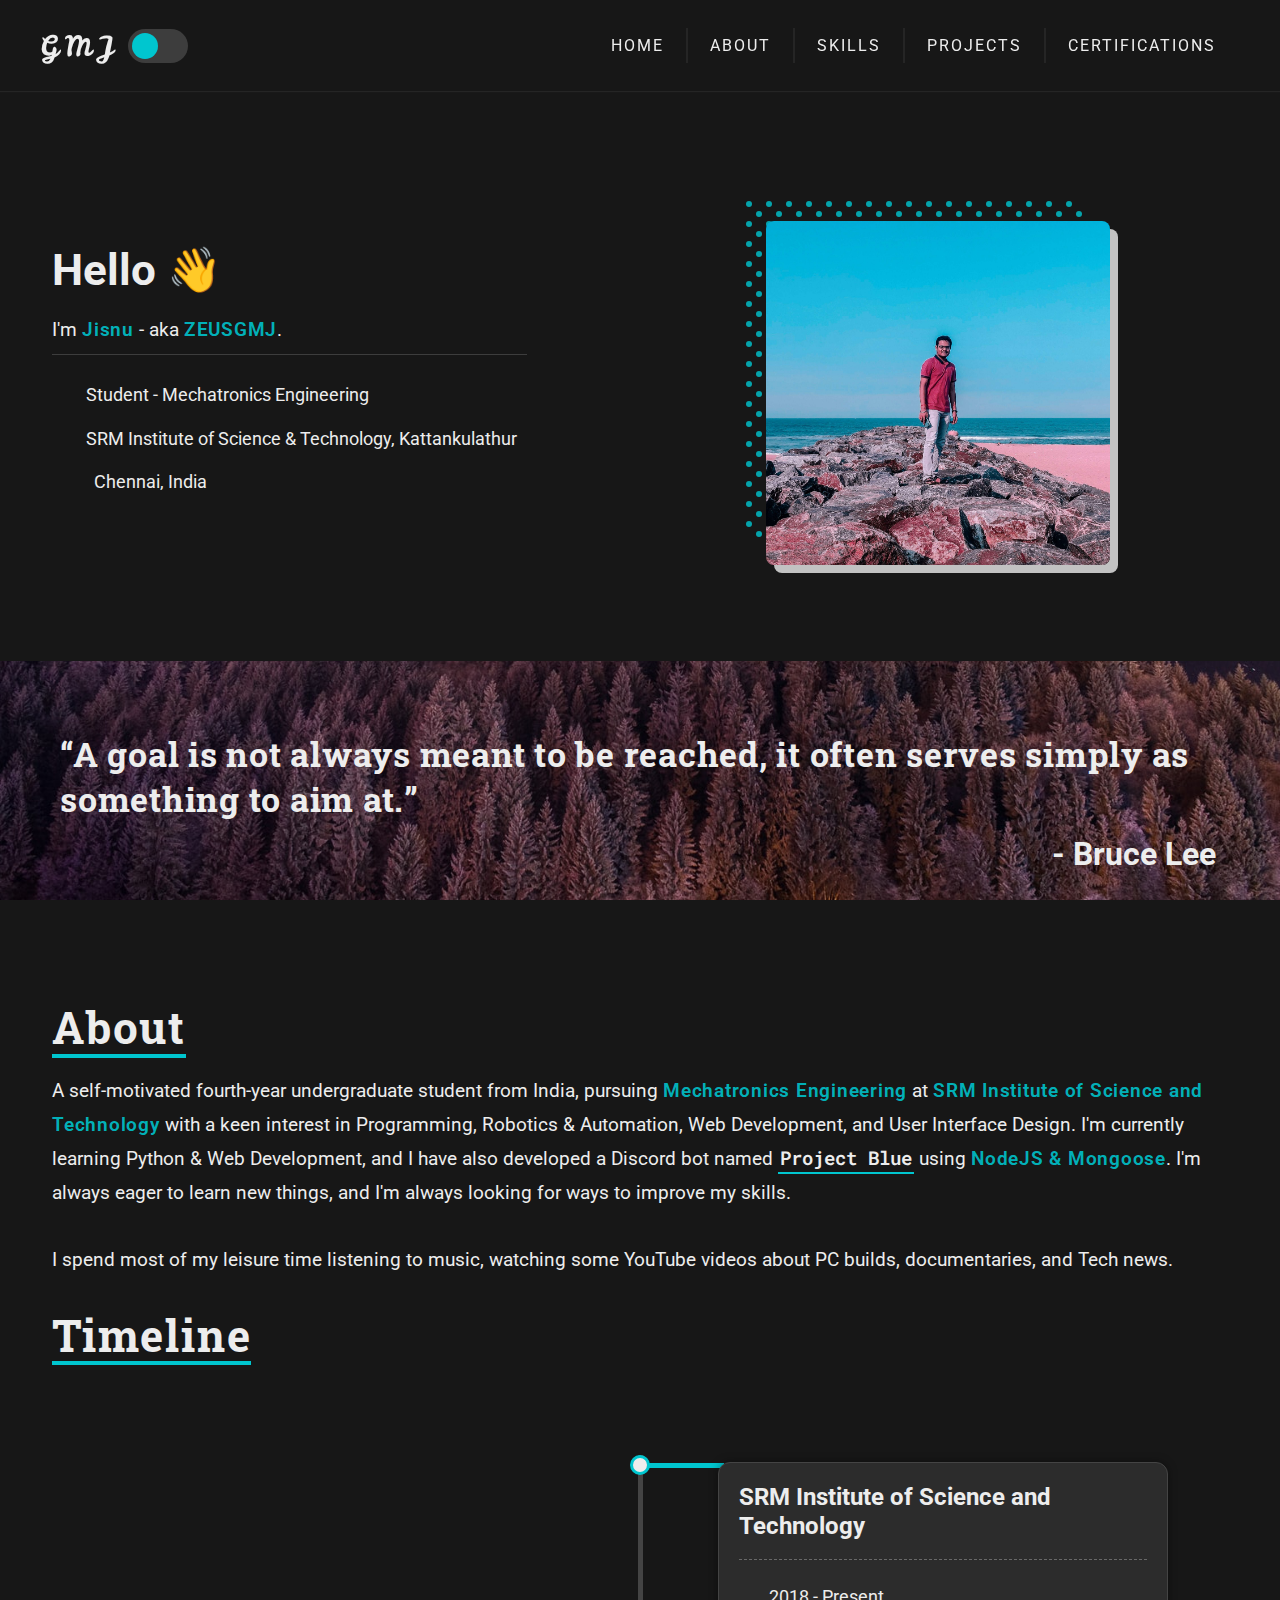
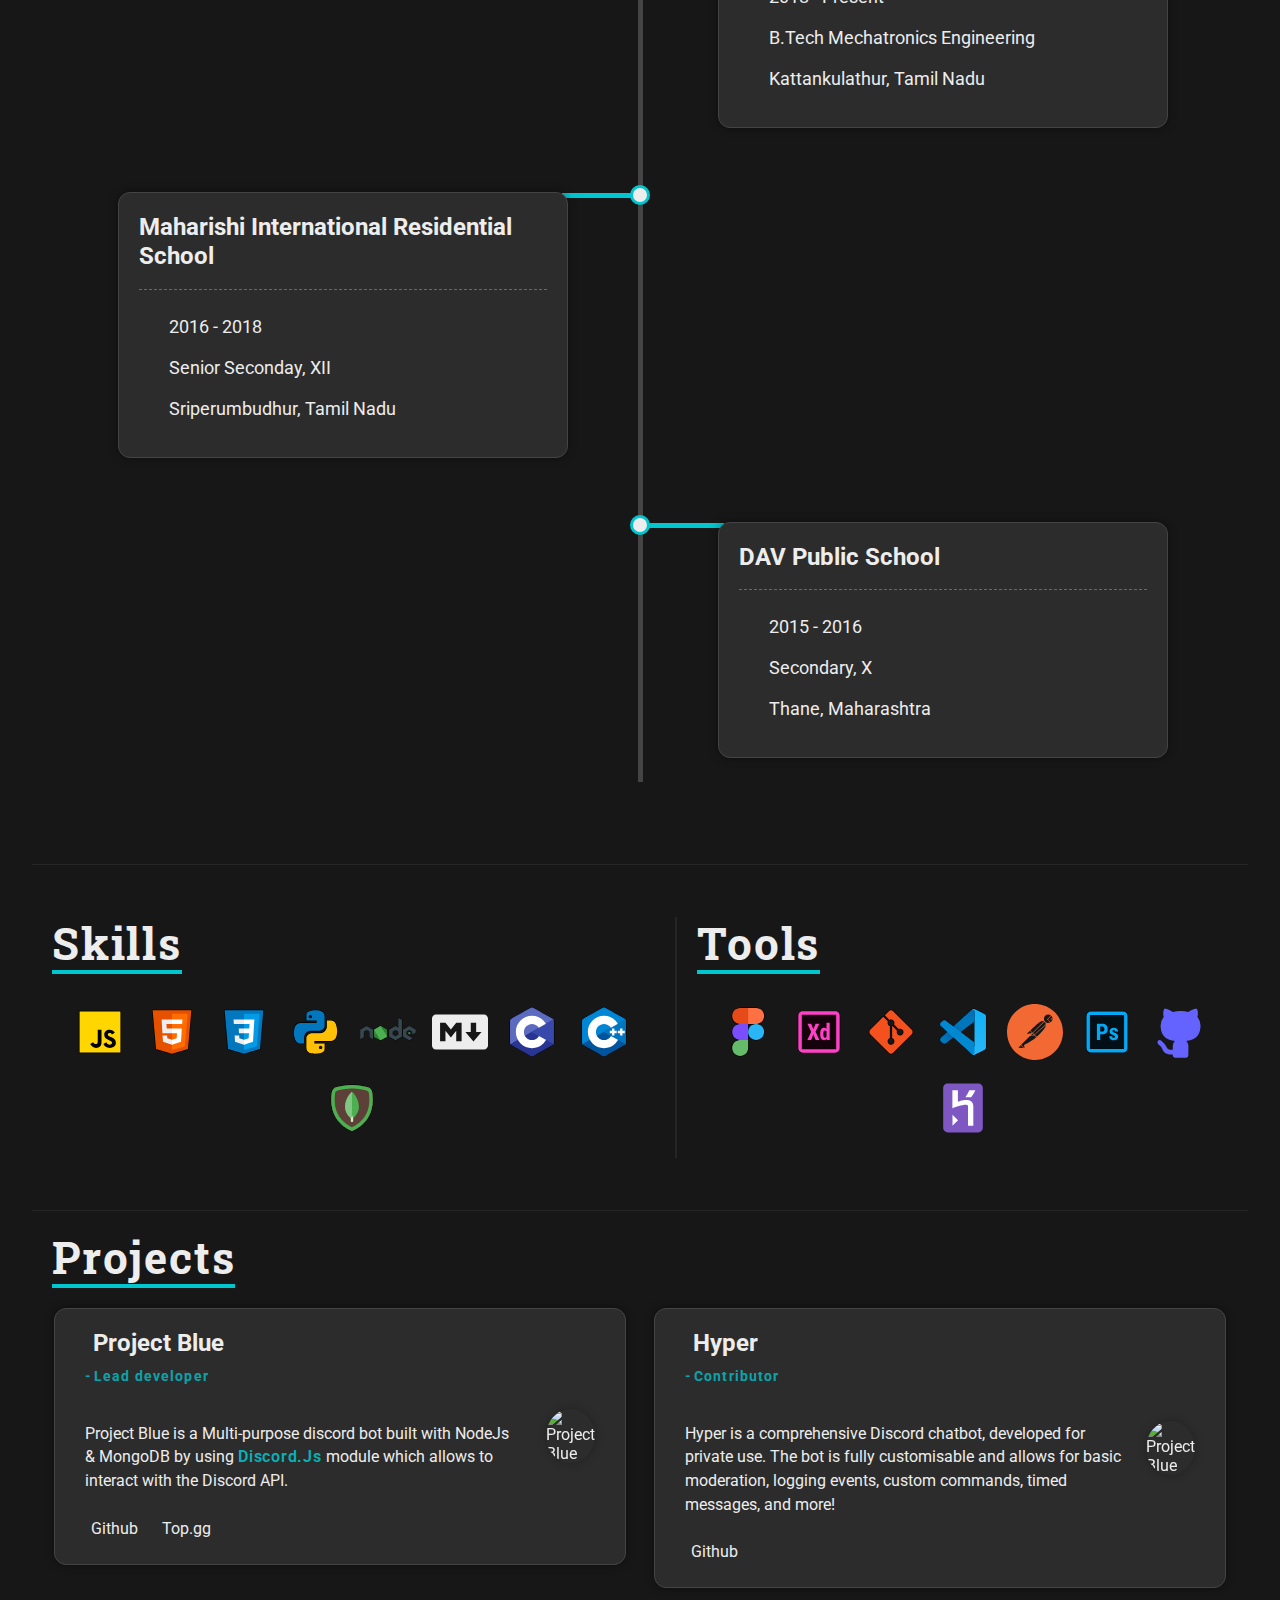
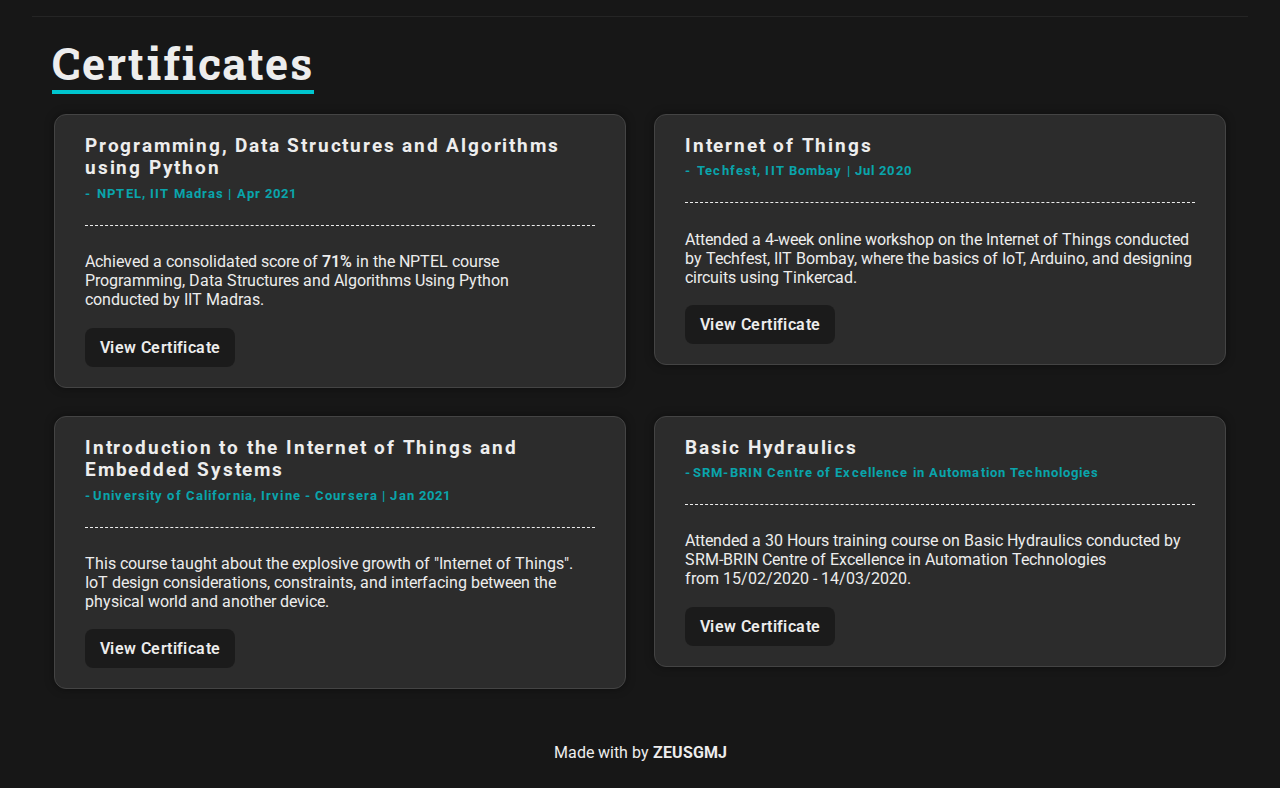
==== index.html @ b6cb27ff "Fix for theme-color meta" ====
<!DOCTYPE html>
<html lang="en">
	<head>
		<meta charset="UTF-8" />
		<link rel="apple-touch-icon" sizes="180x180" href="favicon/apple-touch-icon.png">
		<link rel="icon" type="image/png" sizes="32x32" href="favicon/favicon-32x32.png">
		<link rel="icon" type="image/png" sizes="16x16" href="favicon/favicon-16x16.png">
		<link rel="manifest" href="favicon/site.webmanifest">
		<meta http-equiv="X-UA-Compatible" content="IE=edge" />
		<meta name="viewport" content="width=device-width, initial-scale=1.0" />
		<title>Jisnu GM</title>
		<meta 
			name="description"
			content="Personal Website of G M Jisnu"
		>
		<meta name="keywords" content="gm jisnu, zeusgmj, jisnu gm">
		<meta property="og:title" content="Jisnu GM" />
		<meta
			property="og:description"
			content="Personal Website of G M Jisnu"
		/>
		<meta name="theme-color" content="#068488">
		<link rel="stylesheet" href="utilities.css" />
		<link rel="stylesheet" href="style.css" />
		<link
			rel="stylesheet"
			href="https://cdnjs.cloudflare.com/ajax/libs/font-awesome/6.0.0-beta2/css/all.min.css"
			integrity="sha512-YWzhKL2whUzgiheMoBFwW8CKV4qpHQAEuvilg9FAn5VJUDwKZZxkJNuGM4XkWuk94WCrrwslk8yWNGmY1EduTA=="
			crossorigin="anonymous"
			referrerpolicy="no-referrer"
		/>
	</head>
	<body>
		<!-- Nav -->
		<nav class="nav flex" id="nav">
			<div class="container flex">
				<div class="logo flex">
					<a href="index.html">GMJ</a>
					<label class="switch" title="Toggle Theme">
						<input type="checkbox" id="toggle">
						<span class="slider round"></span>
					</label>
				</div>
				<ul class="nav-items">
					<li>
						<a href="#home">Home</a>
					</li>
					<li>
						<a href="#about">About</a>
					</li>
					<li>
						<a href="#skills">Skills</a>
					</li>
					<li>
						<a href="#projects">Projects</a>
					</li>
					<li>
						<a href="#certificates">Certifications</a>
					</li>
				</ul>
				<div class="burger">
					<div class="line1"></div>
					<div class="line2"></div>
					<div class="line3"></div>
				</div>
			</div>
		</nav>
		<!-- Intro -->
		<section class="container" id="home">
			<div class="intro grid">
				<div class="intro-info">
					<h1 class="title-no-ud">Hello 👋</h1>
					<div class="info">
						I'm <span class="highlight text-bold">Jisnu</span> - aka
						<span class="highlight text-bold">ZEUSGMJ</span>.
						<hr />
						<div class="info flex">
							<div class="details">
								<ul class="details-list flex">
									<li>
										<i title="Occupation" class="fas fa-briefcase"></i>
										<span class="detail"
											>Student - Mechatronics Engineering</span
										>
									</li>
									<li>
										<i title="University" class="fas fa-university"></i>
										<span class="detail"
											>SRM Institute of Science &amp; Technology,
											Kattankulathur</span
										>
									</li>
									<li>
										<i title="Location" class="fas fa-map-marker-alt"></i>
										<span class="detail">Chennai, India</span>
									</li>
								</ul>
							</div>
						</div>
						<div class="contact">
							<ul class="contact-list flex">
								<li>
									<a 
										href="https://www.linkedin.com/in/jisnu-gm/"
										target="_blank"
										rel="noopener"
										class="icon-linkedin"
										title="jisnu-gm"
									>
									<i class="fab fa-linkedin-in"></i>
									</a>
								</li>
								<li>
									<a 
										href="https://instagram.com/zeusgmj"
										target="_blank"
										rel="noopener"
										class="icon-instagram"
										title="@ZEUSGMJ"
									>
										<i class="fab fa-instagram"></i>
									</a>
								</li>
								<li>
									<a 
										href="https://www.facebook.com/jisnu.gm/"
										target="_blank"
										rel="noopener"
										class="icon-facebook"
										title="jisnu.gm"
									>
										<i class="fab fa-facebook-f"></i>
									</a>
								</li>
								<li>
									<a 
										href="https://twitter.com/ZEUSGMJ"
										target="_blank"
										rel="noopener"
										class="icon-facebook"
										title="ZEUSGMJ"
									>
										<i class="fab fa-twitter"></i>
									</a>
								</li>
								<li>
									<a 
										href="https://github.com/ZEUSGMJ"
										target="_blank"
										rel="noopener"
										class="icon-github"
										title="ZEUSGMJ"
									>
										<i class="fab fa-github"></i>
									</a>
								</li>
								<li>
									<a 
										href="https://steamcommunity.com/id/ZEUSGMJ/"
										target="_blank"
										rel="noopener"
										class="icon-steam"
										title="ZEUSGMJ"
									>
										<i class="fab fa-steam-symbol"></i>
									</a>
								</li>
								<li>
									<a 
										href="https://instagram.com/zeusgmj"
										target="_blank"
										rel="noopener"
										class="icon-discord"
										title="ZEUSGMJ#7014"
									>
										<i class="fab fa-discord"></i>
									</a>
								</li>
							</ul>
						</div>
					</div>
				</div>

				<div class="cover-img">
					<img src="assets/imgs/Cover.jpg" alt="G M Jisnu" class="cover" />
				</div>
			</div>
		</section>
		<!-- Quotes/Image -->
		<section class="image-parallax-1 flex">
			<div class="container flex">
				<span class="quotes"
					>A goal is not always meant to be reached, it often serves simply as
					something to aim at.</span
				>
				<h1 class="quote-author">- Bruce Lee</h1>
			</div>
		</section>
		<!-- About -->
		<section class="container brdr">
			<div class="about" id="about">
				<h1 class="title">
					<a href="#about">About</a>
				</h1>
				<p class="info">
					A self-motivated fourth-year undergraduate student from India,
					pursuing <span class="highlight"> Mechatronics Engineering</span> at
					<span class="highlight">SRM Institute of Science and Technology</span>
					with a keen interest in Programming, Robotics & Automation, Web
					Development, and User Interface Design. I'm currently learning Python
					& Web Development, and I have also developed a Discord bot named
					<a
						href="https://github.com/ZEUSGMJ/Project-Blue"
						target="_blank"
						rel="noopener"
						class="link-text"
						alt="Project Blue"
						>Project Blue</a
					>
					using <span class="highlight">NodeJS & Mongoose</span>. I'm always
					eager to learn new things, and I'm always looking for ways to improve
					my skills. <br /><br />
					I spend most of my leisure time listening to music, watching some
					YouTube videos about PC builds, documentaries, and Tech news.
				</p>

				<div class="timeline">
					<h2 class="title">Timeline</h2>
					<div class="timeline-list">
						<ul class="flex">
							<li>
								<div class="timeline-card card">
									<h2 class="timeline-head">
										SRM Institute of Science and Technology
									</h2>
									<hr class="gray-dashed" />
									<div class="timeline-info flex">
										<div class="flex">
											<i class="far fa-calendar-alt"></i>
											<span>2018 - Present</span>
										</div>
										<div class="flex">
											<i class="fas fa-graduation-cap"></i>
											<span>B.Tech Mechatronics Engineering</span>
										</div>
										<div class="flex">
											<i class="fas fa-map-marker-alt"></i>
											<span>Kattankulathur, Tamil Nadu</span>
										</div>
									</div>
								</div>
							</li>
							<li>
								<div class="timeline-card card">
									<h2 class="timeline-head">
										Maharishi International Residential School
									</h2>
									<hr class="gray-dashed" />
									<div class="timeline-info flex">
										<div class="flex">
											<i class="far fa-calendar-alt"></i>
											<span>2016 - 2018</span>
										</div>
										<div class="flex">
											<i class="fas fa-graduation-cap"></i>
											<span>Senior Seconday, XII</span>
										</div>
										<div class="flex">
											<i class="fas fa-map-marker-alt"></i>
											<span>Sriperumbudhur, Tamil Nadu</span>
										</div>
									</div>
								</div>
							</li>
							<li>
								<div class="timeline-card card">
									<h2 class="timeline-head">DAV Public School</h2>
									<hr class="gray-dashed" />
									<div class="timeline-info flex">
										<div class="flex">
											<i class="far fa-calendar-alt"></i>
											<span>2015 - 2016</span>
										</div>
										<div class="flex">
											<i class="fas fa-graduation-cap"></i>
											<span>Secondary, X</span>
										</div>
										<div class="flex">
											<i class="fas fa-map-marker-alt"></i>
											<span>Thane, Maharashtra</span>
										</div>
									</div>
								</div>
							</li>
						</ul>
					</div>
				</div>
			</div>
		</section>
		<!-- Skills & Tools -->
		<section class="container brdr">
			<div class="skills-tools flex" id="skills">
				<div class="skills-info">
					<h3 class="title">
						<a href="#skills">Skills</a>
					</h3>

					<div class="skills-list flex">
						<div class="skill grow">
							<a
								href="https://www.javascript.com/"
								target="_blank"
								rel="noopener"
								title="Javascript"
							>
								<img src="assets/svgs/js.svg" alt="Javascript" />
							</a>
						</div>
						<div class="skill grow">
							<a
								href="https://www.w3schools.com/html/default.asp"
								target="_blank"
								rel="noopener"
								title="HTML"
							>
								<img src="assets/svgs/html.svg" alt="HTML" />
							</a>
						</div>
						<div class="skill grow">
							<a
								href="https://www.w3schools.com/Css/"
								target="_blank"
								rel="noopener"
								title="CSS"
							>
								<img src="assets/svgs/css.svg" alt="CSS" />
							</a>
						</div>
						<div class="skill grow">
							<a
								href="https://www.python.org/"
								target="_blank"
								rel="noopener"
								title="Python"
							>
								<img src="assets/svgs/py.svg" alt="Python" />
							</a>
						</div>
						<div class="skill grow">
							<a
								href="https://nodejs.dev/"
								target="_blank"
								rel="noopener"
								title="NodeJS"
							>
								<img src="assets/svgs/nodejs.svg" alt="NodeJs" />
							</a>
						</div>
						<div class="skill grow">
							<a
								href="https://www.markdownguide.org/"
								target="_blank"
								rel="noopener"
								title="Markdown"
							>
								<img src="assets/svgs/markdown.svg" alt="Markdown" />
							</a>
						</div>
						<div class="skill grow">
							<a
								href="https://www.w3schools.in/c-tutorial/"
								target="_blank"
								rel="noopener"
								title="C"
							>
								<img src="assets/svgs/c.svg" alt="C" />
							</a>
						</div>
						<div class="skill grow">
							<a
								href="https://www.w3schools.com/cpp/default.asp"
								target="_blank"
								rel="noopener"
								title="C++"
							>
								<img src="assets/svgs/c++.svg" alt="C++" />
							</a>
						</div>
						<div class="skill grow">
							<a
								href="https://mongoosejs.com/docs/index.html"
								target="_blank"
								rel="noopener"
								title="Mongoose | MongoDB"
							>
								<img src="assets/svgs/mongodb.svg" alt="Mongoose/MongoDB" />
							</a>
						</div>
					</div>
				</div>
				<div class="tools-info">
					<h3 class="title">
						<a href="#skills">Tools</a>
					</h3>
					<div class="tools-list flex">
						<div class="tool grow">
							<a
								href="https://www.figma.com/"
								target="_blank"
								rel="noopener"
								title="Figma"
							>
								<img src="assets/svgs/figma.svg" alt="Figma" />
							</a>
						</div>
						<div class="tool grow">
							<a
								href="https://www.adobe.com/products/xd.html"
								target="_blank"
								rel="noopener"
								title="Figma"
							>
								<img src="assets/svgs/adobe-xd.svg" alt="AdobeXd" />
							</a>
						</div>
						<div class="tool grow">
							<a
								href="https://git-scm.com/"
								target="_blank"
								rel="noopener"
								title="Git"
							>
								<img src="assets/svgs/git.svg" alt="Git" />
							</a>
						</div>
						<div class="tool grow">
							<a
								href="https://code.visualstudio.com/"
								target="_blank"
								rel="noopener"
								title="Visual Studio Code"
							>
								<img src="assets/svgs/vscode.svg" alt="Visual Studio Code" />
							</a>
						</div>
						<div class="tool grow">
							<a
								href="https://www.postman.com/"
								target="_blank"
								rel="noopener"
								title="Postman"
							>
								<img src="assets/svgs/postman.svg" alt="Postman" />
							</a>
						</div>
						<div class="tool grow">
							<a
								href="https://www.adobe.com/in/products/photoshop/free-trial-download.html"
								target="_blank"
								rel="noopener"
								title="Postman"
							>
								<img src="assets/svgs/photoshop.svg" alt="Adobe Photoshop" />
							</a>
						</div>
						<div class="tool grow">
							<a
								href="http://github.com/"
								target="_blank"
								rel="noopener"
								title="Postman"
							>
								<img src="assets/svgs/github.svg" alt="Github" />
							</a>
						</div>
						<div class="tool grow">
							<a
								href="https://www.heroku.com/home"
								target="_blank"
								rel="noopener"
								title="Postman"
							>
								<img src="assets/svgs/heroku.svg" alt="Heroku" />
							</a>
						</div>
					</div>
				</div>
			</div>
		</section>
		<!-- Projects -->
		<section class="container brdr">
			<div class="projects" id="projects">
				<h1 class="title">
					<a href="#projects">Projects</a>
				</h1>
				<div class="projects-list grid">
					<div class="project card">
						<div class="project-detail flex">
							<div class="project-body">
								<h2 class="project-title">
									<i class="fas fa-project-diagram"></i> Project Blue
								</h2>
								<small class="small-text">Lead developer</small>
								<hr class="white-dashed" />
								<div class="project-info">
									<span>
										Project Blue is a Multi-purpose discord bot built with NodeJs &amp; MongoDB by using <span class="highlight">Discord.Js</span> module which allows to interact with the Discord API.
									</span>
								</div>
								<div class="project-links">
									<ul class="flex">
										<li>
											<a
												href="https://github.com/ZEUSGMJ/Project-Blue"
												target="_blank"
												rel="noopener"
												title="Github"
												class="flex"
											>
												<i class="fab fa-github"></i>
												<span>Github</span>
											</a>
										</li>
										<li>
											<a
												href="https://top.gg/bot/724213925767544893"
												target="_blank"
												rel="noopener"
												title="Top.GG"
												class="flex"
											>
												<i class="fas fa-external-link-alt"></i>
												<span>Top.gg</span>
											</a>
										</li>
									</ul>
								</div>
							</div>
							<div class="project-cover shrink">
								<img src="https://cdn.discordapp.com/avatars/724213925767544893/3cdc0e682bd5930199b94331f60379f6.png?size=256" alt="Project Blue" class="project-img">
							</div>
						</div>
					</div>
					<div class="project card">
						<div class="project-detail flex">
							<div class="project-body">
								<h2 class="project-title">
									<i class="fas fa-project-diagram"></i> Hyper
								</h2>
								<small class="small-text">Contributor</small>
								<hr class="white-dashed" />
								<div class="project-info">
									<span>
										Hyper is a comprehensive Discord chatbot, developed for private use. The bot is fully customisable and allows for basic moderation, logging events, custom commands, timed messages, and more!
									</span>
								</div>
								<div class="project-links">
									<ul class="flex">
										<li>
											<a
												href="https://github.com/Fluxpuck/hyper"
												target="_blank"
												rel="noopener"
												title="Github"
												class="flex"
											>
												<i class="fab fa-github"></i>
												<span>Github</span>
											</a>
										</li>
									</ul>
								</div>
							</div>
							<div class="project-cover shrink">
								<img src="https://cdn.discordapp.com/emojis/766678280945270836.png?size=2048" alt="Project Blue" class="project-img">
							</div>
						</div>
					</div>
				</div>
			</div>
		</section>
		<!-- Certifications -->
		<section class="container">
			<div class="certificates" id="certificates">
				<h3 class="title">
					<a href="#certificates">Certificates</a>
				</h3>
				<div class="certificates-list grid">
					<div class="certificate-detail card">
						<div class="certificate">
							<div class="certificate-head flex">
								<h3>
									Programming, Data Structures and Algorithms using Python
								</h3>
								<small> NPTEL, IIT Madras | Apr 2021 </small>
							</div>
							<hr class="white-dashed" />
							<div class="certificate-body">
								Achieved a consolidated score of
								<span class="text-bold">71%</span> in the NPTEL course
								Programming, Data Structures and Algorithms Using Python
								conducted&nbsp;by IIT Madras.
							</div>
							<div class="certificate-links">
								<ul class="flex">
									<li>
										<a
											href="https://drive.google.com/file/d/1TDqaU3JqGlMR1R_G2Zyo-yshRypTcGpO/view?usp=sharing"
											target="_blank"
											rel="noopener"
										>
											<button class="btn">
												<i class="fas fa-certificate"></i>
												<span class="text-bold">View Certificate</span>
											</button>
										</a>
									</li>
								</ul>
							</div>
						</div>
					</div>
					<div class="certificate-detail card">
						<div class="certificate">
							<div class="certificate-head flex">
								<h3>Internet of Things</h3>
								<small> Techfest, IIT Bombay | Jul 2020 </small>
							</div>
							<hr class="white-dashed" />
							<div class="certificate-body">
								Attended a 4-week online workshop on the Internet of Things
								conducted by Techfest, IIT Bombay, where the basics of IoT,
								Arduino, and designing circuits&nbsp;using Tinkercad.
							</div>
							<div class="certificate-links">
								<ul class="flex">
									<li>
										<a
											href="https://drive.google.com/file/d/1QZMGqK-QJW5Hy2uDyPGuX8srxe8RFTZu/view?usp=sharing"
											target="_blank"
											rel="noopener"
										>
											<button class="btn">
												<i class="fas fa-certificate"></i>
												<span class="text-bold">View Certificate</span>
											</button>
										</a>
									</li>
								</ul>
							</div>
						</div>
					</div>
					<div class="certificate-detail card">
						<div class="certificate">
							<div class="certificate-head flex">
								<h3>
									Introduction to the Internet of Things and Embedded Systems
								</h3>
								<small
									>University of California, Irvine - Coursera | Jan 2021</small
								>
							</div>
							<hr class="white-dashed" />
							<div class="certificate-body">
								This course taught about the explosive growth of "Internet of
								Things". IoT design considerations, constraints, and interfacing
								between the physical world and&nbsp;another device.
							</div>
							<div class="certificate-links">
								<ul class="flex">
									<li>
										<a
											href="https://drive.google.com/file/d/1EqpDOIA5ezM2MydtKVM-MNOvSNzWxwl2/view?usp=sharing"
											target="_blank"
											rel="noopener"
										>
											<button class="btn">
												<i class="fas fa-certificate"></i>
												<span class="text-bold">View Certificate</span>
											</button>
										</a>
									</li>
								</ul>
							</div>
						</div>
					</div>
					<div class="certificate-detail card">
						<div class="certificate">
							<div class="certificate-head flex">
								<h3>Basic Hydraulics</h3>
								<small
									>SRM-BRIN Centre of Excellence in Automation
									Technologies</small
								>
							</div>
							<hr class="white-dashed" />
							<div class="certificate-body">
								Attended a 30 Hours training course on Basic Hydraulics
								conducted by SRM-BRIN Centre of Excellence in Automation
								Technologies from&nbsp;15/02/2020 - 14/03/2020.
							</div>
							<div class="certificate-links">
								<ul class="flex">
									<li>
										<a
											href="https://drive.google.com/file/d/15OPA7G0LrC1PYUhMTGXubKubU5AIBM7l/view?usp=sharing"
											target="_blank"
											rel="noopener"
										>
											<button class="btn">
												<i class="fas fa-certificate"></i>
												<span class="text-bold">View Certificate</span>
											</button>
										</a>
									</li>
								</ul>
							</div>
						</div>
					</div>
				</div>
			</div>
		</section>
		<!-- Footer -->
		<footer class="flex">
			<div class="footer">
				Made with <i class="fas fa-heart"></i> by <strong>ZEUSGMJ</strong>
			</div>
		</footer>
		<script src="script.js"></script>
		<noscript class="noscript">
			<div>
				<h1>Javascript is Disabled :(</h1>
				<div class="card">
					<p>
						Sorry, But this site doesn't work properly without Javascript enabled. Please enable it to continue.
					</p>
				</div>
			</div>

			<style>
				section,
				section.image-parallax-1,
				.nav,
				footer.flex {
					display: none;
				}
			</style>
		</noscript>
	</body>
</html>
---- utilities.css ----
@import url('https://fonts.googleapis.com/css2?family=Roboto+Slab:wght@300;500&family=Roboto:wght@300;400;700&family=Roboto+Mono:wght@300;500;700&display=swap');
.flex {
	display: flex;
	align-items: center;
	justify-content: center;
}
.grid {
	display: grid;
	justify-content: center;
	align-items: center;
}
.title {
	margin: 0;
	margin-bottom: 12px;
	width: min-content;
	letter-spacing: 1.8px;
	font-family: 'Roboto Slab', serif;
	font-size: 2.75rem;
	border-bottom: 4px solid var(--clr-accent-teal);
}
.title-no-ud {
	margin: 0;
	margin-bottom: 12px;
	font-size: 2.75rem;
	width: fit-content;
	font-weight: 700;
}
.text-bold {
	font-weight: 600;
}
.text-italic {
	font-style: italic;
	font-weight: 300;
}
.text-ibd {
	font-style: italic;
	font-weight: 600;
}
.sticky {
	position: fixed;
	top: 0;
	width: 100%;
}
.link-text {
	font-family: 'Roboto Mono', monospace;
	font-weight: 600;
	padding: 2px;
	color: var(--clr-off-white);
	border-bottom: 2px solid rgb(var(--clr-accent-teal-rgb));
	border-radius: 4px 4px 0 0;
}
.link-text:hover {
	background-color: var(--clr-gray-7);
}
.highlight {
	color: rgba(var(--clr-accent-teal-rgb), 0.9);
	width: 100%;
	letter-spacing: 0.75px;
	font-weight: 600;
}
.card {
	background-color: rgba(var(--clr-gray-rgb), 1);
	border-radius: 12px;
	border: 1px solid var(--clr-gray);
	box-shadow: 0 0 10px rgb(0 0 0 / 40%);
	-webkit-transition: box-shadow 0.3s ease-in;
	-moz-transition: box-shadow 0.3s ease-in;
	-o-transition: box-shadow 0.3s ease-in;
	transition: box-shadow 0.3s ease-in;
}
.grow {
	display: inline-block;
	transition: 300ms transform ease-out;
	-webkit-transition: 300ms transform ease-out;
	-moz-transition: 300ms transform ease-out;
	-o-transition: 300ms transform ease-out;
	transform: translateZ(0);
}
.grow:hover {
	transform: translateY(-5px) scale(1.05);
}
.shrink {
	display: inline-block;
	transition: 0.3s transform ease-in;
	-webkit-transition: 0.3s transform ease-in;
	-moz-transition: 0.3s transform ease-in;
	-o-transition: 0.3s transform ease-in;
	transform: translateZ(0);
}
.shrink:hover {
	transform: scale(0.98);
}
.brdr {
	border-bottom: 1.8px solid var(--clr-gray-7);
}
.switch {
	position: relative;
	display: inline-block;
	width: 60px;
	height: 34px;
}
  
/* Hide default HTML checkbox */
.switch input {
	opacity: 0;
	width: 0;
	height: 0;
}
  
/* The slider */
.slider {
	position: absolute;
	cursor: pointer;
	top: 0;
	left: 0;
	right: 0;
	bottom: 0;
	background-color: var(--clr-gray2);
	-webkit-transition: .4s;
	transition: .4s;
}  
.slider:before {
	position: absolute;
	content: "";
	height: 26px;
	width: 26px;
	left: 4px;
	bottom: 4px;
	background-color: var(--clr-accent-teal);
	-webkit-transition: .4s;
	transition: .4s;
}  
input:checked + .slider {
	background-color: var(--clr-gray);
}  
input:focus + .slider {
	box-shadow: 0 0 1px var(--clr-gray);
}  
input:checked + .slider:before {
	-webkit-transform: translateX(26px);
	-ms-transform: translateX(26px);
	transform: translateX(26px);
}  
/* Rounded sliders */
.slider.round {
	border-radius: 34px;
}  
.slider.round:before {
	border-radius: 50%;
}
---- style.css ----
@import url('https://fonts.googleapis.com/css2?family=Roboto+Slab:wght@300;500&family=Roboto:wght@300;400;700&family=Roboto+Mono:wght@300;400&family=Leckerli+One&display=swap');

:root {
	--clr-dark: hsl(0, 0%, 9%);
	--clr-gray: #444444;
	--clr-gray2: #3d3d3d;

	--clr-accent-teal: #00c6cf;

	--clr-accent-teal-rgb: 0, 198, 207;
	--clr-accent-red-rgb: 218, 0, 55;
	--clr-dark-rgb: 24, 24, 24;
	--clr-off-white-rgb: 237, 237, 237;
	--clr-gray-rgb: 44, 44, 44;
	--clr-gray2-rgb: 24, 24, 24;

	--clr-off-white: #ededed;

	--clr-dark-7: rgba(24, 24, 24, 0.7);
	--clr-gray-7: rgba(44, 44, 44, 0.7);

	--teal-bg: url("data:image/svg+xml,%3Csvg width='20' height='20' viewBox='0 0 20 20' xmlns='http://www.w3.org/2000/svg'%3E%3Cg fill='%2300c6cf' fill-opacity='0.8' fill-rule='evenodd'%3E%3Ccircle cx='3' cy='3' r='3'/%3E%3Ccircle cx='13' cy='13' r='3'/%3E%3C/g%3E%3C/svg%3E");
	--error-bg: url(/assets/svgs/page_not_found-teal.svg);
	
}

.lightmode {
	--clr-dark: hsl(0, 0%, 98%);
	--clr-gray: #e0e0e0;
	--clr-gray2: #9e9e9e;

	
	--clr-accent-teal: #068488;

	--clr-accent-teal-rgb: 6, 132, 136;
	--clr-dark-rgb: 250, 250, 250;
	--clr-off-white-rgb: 66, 66, 66;
	--clr-gray-rgb: 224, 224, 224;
	--clr-gray2-rgb: 158, 158, 158;

	--clr-off-white: #424242;

	--clr-dark-7: rgba(250, 250, 250, 0.7);
	--clr-gray-7: rgba(188, 188, 188, 0.7);

	--teal-bg: url("data:image/svg+xml,%3Csvg width='20' height='20' viewBox='0 0 20 20' xmlns='http://www.w3.org/2000/svg'%3E%3Cg fill='%23068488' fill-opacity='0.8' fill-rule='evenodd'%3E%3Ccircle cx='3' cy='3' r='3'/%3E%3Ccircle cx='13' cy='13' r='3'/%3E%3C/g%3E%3C/svg%3E");
	--error-bg: url(/assets/svgs/page_not_found-teal1.svg);
}

*,
*::before,
*::after {
	margin: 0;
	padding: 0;
	box-sizing: border-box;
}

::-webkit-scrollbar {
	width: 6px;
	height: 8px;
}

::-webkit-scrollbar-thumb {
	background: var(--clr-accent-teal);
	border-radius: 8px;
}

::-webkit-scrollbar-thumb:hover {
	background: rgba(92, 236, 192, 0.8);
}

::-webkit-scrollbar-track {
	background: rgba(0, 0, 0, 0.1);
	border-radius: 13px;
}

html {
	scroll-behavior: smooth;
	scroll-padding-top: 10vh;
}

body {
	font-family: 'Roboto', sans-serif;
	background: var(--clr-dark);
	color: var(--clr-off-white);
}

::selection {
	color: var(--clr-dark);
	background: rgba(var(--clr-off-white-rgb), 0.8);
}

ul {
	list-style-type: none;
}

a {
	text-decoration: none;
	color: var(--clr-off-white);
}

h1,
h2,
h3,
h4 {
	font-family: 'Roboto', sans-serif;
	font-weight: bold;
	line-height: 1.2;
}

img {
	width: 100%;
	height: 100%;
}

hr {
	margin: 8px 0;
	text-align: center;
	color: var(--clr-gray-7);
	border: none;
	border-bottom: 1px solid var(--clr-gray2);
}

hr.white-dashed {
	border: none;
	border-bottom: 1px dashed var(--clr-off-white);
}

hr.gray-dashed {
	border: none;
	border-bottom: 1px dashed #686868;
}

.logo {
	font-family: 'Leckerli One', cursive;
	font-size: 1.75rem;
	letter-spacing: 5px;
}

.logo.flex {
	gap: 10px;
	justify-content: flex-end;
}

.container {
	width: min(95%, 80.75rem);
	margin: 0 auto;
	padding: 8px;
}

.info {
	font-size: 1.2rem;
	line-height: 1.75;
	padding: 4px 0;
}

.quotes {
	position: relative;
	font-size: 2.15rem;
	letter-spacing: 0.75px;
}

.quotes, .quote-author {
	color: #ededed;
}

.quotes::before {
	content: open-quote;
	letter-spacing: 0.75px;
}

.quotes::after {
	position: absolute;
	content: close-quote;
	letter-spacing: 0.75px;
}

.btn {
	display: inline-block;
	padding: 10px 15px;
	cursor: pointer;
	border: 0;
	background-color: rgba(var(--clr-gray2-rgb), .8);
	color: var(--clr-off-white);
	border-radius: 8px;
	font-family: 'Roboto', serif;
	font-weight: 600;
	letter-spacing: 0.4px;
	transition: box-shadow 0.2s ease-in-out, transform 0.3s ease-in;
	-o-transition: box-shadow 0.2s ease-in-out, transform 0.3s ease-in;
	-moz-transition: box-shadow 0.2s ease-in-out, transform 0.3s ease-in;
	-webkit-transition: box-shadow 0.2s ease-in-out, transform 0.3s ease-in;
}

.btn:hover {
	-webkit-transform: translateY(-3px) scale(1.015);
	-moz-transform: translateY(-3px) scale(1.015);
	-o-transform: translateY(-3px) scale(1.015);
	transform: translateY(-3px) scale(1.015);
	box-shadow: 0px 6px 0px 0px rgba(var(--clr-accent-teal-rgb), 0.5);
}

.btn:active {
	outline: none;
}

noscript.noscript {
	display: flex;
	align-items: center;
	justify-content: center;
	height: 100vh;
}

.noscript {
	width: min(90%, 80.75rem);
	margin: 0 auto;
}

.noscript h1 {
	margin-bottom: 2rem;
	width: max-content;
	font-family: 'Roboto Slab', serif;
	letter-spacing: 1.8px;
	border-bottom: 4px solid var(--clr-accent-teal);
}

.noscript div.card {
	position: relative;
	max-width: 600px;
	padding: 2.75rem;
	font-size: 1.5rem;
}

.noscript div.card::after {
	content: '';
	position: absolute;
	background-image: url("data:image/svg+xml,%3Csvg width='64' height='64' viewBox='0 0 64 64' xmlns='http://www.w3.org/2000/svg'%3E%3Cpath d='M8 16c4.418 0 8-3.582 8-8s-3.582-8-8-8-8 3.582-8 8 3.582 8 8 8zm0-2c3.314 0 6-2.686 6-6s-2.686-6-6-6-6 2.686-6 6 2.686 6 6 6zm33.414-6l5.95-5.95L45.95.636 40 6.586 34.05.636 32.636 2.05 38.586 8l-5.95 5.95 1.414 1.414L40 9.414l5.95 5.95 1.414-1.414L41.414 8zM40 48c4.418 0 8-3.582 8-8s-3.582-8-8-8-8 3.582-8 8 3.582 8 8 8zm0-2c3.314 0 6-2.686 6-6s-2.686-6-6-6-6 2.686-6 6 2.686 6 6 6zM9.414 40l5.95-5.95-1.414-1.414L8 38.586l-5.95-5.95L.636 34.05 6.586 40l-5.95 5.95 1.414 1.414L8 41.414l5.95 5.95 1.414-1.414L9.414 40z' fill='%2300c6cf' fill-opacity='1' fill-rule='evenodd'/%3E%3C/svg%3E");
	border-radius: 0;
	top: 60px;
	right: -60px;
	background-repeat: repeat;
	width: 278px;
	height: 178px;
	z-index: -1;
}

/* Navbar */
.nav {
	position: sticky;
	left: 0;
	top: 0;
	right: 0;
	margin: 0 auto;
	padding: 18px 0;
	min-height: 8vh;
	box-shadow: 0 1.2px var(--clr-gray-7);
	background-color: var(--clr-dark);
	transition: box-shadow 0.6s ease-in-out, padding 0.6s ease-in-out;
	-webkit-transition: box-shadow 0.6s ease-in-out, padding 0.6s ease-in-out;
	-moz-transition: box-shadow 0.6s ease-in-out, padding 0.6s ease-in-out;
	-o-transition: box-shadow 0.6s ease-in-out, padding 0.6s ease-in-out;
	z-index: 1;
}

.nav.active {
	padding: 8px 0;
	box-shadow: 0 0 10px 0 rgb(0 0 0 / 25%);
}

.nav .container.flex {
	width: min(95%, 90.75rem);
	position: relative;
	align-items: center;
	justify-content: space-between;
}

.nav-items {
	position: relative;
	display: flex;
	width: min-content;
	justify-content: center;
	margin: 2px;
}

.nav-items li {
	height: 100%;
	padding: 8px;
	border-left: 2px solid var(--clr-gray-7);
}

.nav-items li:first-child {
	border-left: none;
}

.nav-items li a {
	height: 100%;
	letter-spacing: 2px;
	font-weight: 400;
	font-size: 16px;
	text-transform: uppercase;
	padding: 10px 14px;
	border-radius: 8px;
	-webkit-transition: all 0.3s ease-in 0s;
	-moz-transition: all 0.3s ease-in 0s;
	-o-transition: all 0.3s ease-in 0s;
	transition: all 0.3s ease-in 0s;
}

.nav-items li a:hover {
	background-color: var(--clr-gray);
	box-shadow: 0 3px 0 0 var(--clr-accent-teal);
}

.nav-items li a:active {
	background-color: var(--clr-gray2);
	border-bottom: 3px solid var(--clr-accent-teal);
}

.burger {
	display: none;
}

.burger div {
	width: 25px;
	height: 3px;
	background-color: var(--clr-off-white);
	margin: 5px;
	-webkit-transition: all 0.3s ease;
	-moz-transition: all 0.3s ease;
	-o-transition: all 0.3s ease;
	transition: all 0.3s ease;
}

.toggle .line1 {
	-webkit-transform: rotate(-45deg) translate(-5px, 6px);
	-moz-transform: rotate(-45deg) translate(-5px, 6px);
	-o-transform: rotate(-45deg) translate(-5px, 6px);
	transform: rotate(-45deg) translate(-5px, 6px);
}

.toggle .line2 {
	opacity: 0;
}

.toggle .line3 {
	-webkit-transform: rotate(45deg) translate(-5px, -6px);
	-moz-transform: rotate(45deg) translate(-5px, -6px);
	-o-transform: rotate(45deg) translate(-5px, -6px);
	transform: rotate(45deg) translate(-5px, -6px);
}

/* Intro */

#home.container {
	padding-top: 40px;
	margin-top: 30px;
}

.intro.grid {
	grid-template-columns: 1fr 1fr;
	gap: 15px;
	justify-items: center;
	grid-template-areas: 'intro-info coverImg';
}

.intro {
	position: relative;
	margin: 3rem 0 2rem;
	padding: 12px;
	grid-area: intro-info;
}

.intro .intro-info {
	justify-self: start;
}

.details {
	padding: 8px;
}

.details-list.flex {
	flex-direction: column;
	justify-content: center;
	align-items: flex-start;
	gap: 4px;
}

.details-list li {
	display: flex;
	gap: 0.5rem;
	padding: 0.25rem 0;
	justify-content: flex-start;
	align-items: center;
}

.details-list li i {
	color: var(--clr-accent-teal);
	padding: 0 8px;
	font-size: 1.25em;
}

.details-list li:last-child i {
	padding: 0 8px;
	padding-left: 10px;
}

.details-list li .detail {
	padding: 0 2px;
	font-size: 18px;
}

.details-list li:last-child .detail {
	padding-left: 8px;
}

.contact .contact-list {
	padding: 8px;
	flex-wrap: wrap;
	align-items: flex-start;
	justify-content: flex-start;
}

.contact-list li {
	margin: 6px;
}

.contact-list li a i {
	width: 60px;
	height: 60px;
	line-height: 60px;
	text-align: center;
	font-size: 2rem;
	border-radius: 50%;
	background: rgba(var(--clr-off-white-rgb), .05);
	transition: all .4s ease;
	-webkit-transition: all .4s ease;
	-moz-transition: all .4s ease;
	-o-transition: all .4s ease;
}

.contact-list li a i:hover {
	box-shadow: 0 0 6px 1px var(--clr-gray2), inset 0 0 2px 1px var(--clr-dark);
}

.icon-linkedin,
.icon-instagram,
.icon-facebook,
.icon-twitter,
.icon-github,
.icon-steam, 
.icon-discord {
	transition: all .4s ease;
}

a.icon-linkedin:hover { color: #0077b5; }
a.icon-instagram:hover { color: #e1306c; }
a.icon-facebook:hover { color: #2d88ff; }
a.icon-twitter:hover { color: #1d9bf0; }
a.icon-github:hover { color: #6563ff; }
a.icon-steam:hover { color: #67c1f5; }
a.icon-discord:hover { color: #5865F2; }

.cover-img {
	position: relative;
	margin: 0 8px;
	padding: 0 8px;
	max-width: 360px;
	max-height: 360px;
	border-radius: 8px;
	grid-area: coverImg;
}

.cover-img::before {
	content: '';
	position: absolute;
	border-radius: 0;
	top: -20px;
	left: -12px;
	background-image: var(--teal-bg);
	background-repeat: repeat;
	width: 340px;
	height: 340px;
	z-index: -1;
}

.cover-img .cover {
	max-width: 360px;
	border-radius: 8px;
	box-shadow: 8px 8px rgba(var(--clr-off-white-rgb), 0.8);
	-webkit-transition: box-shadow 0.2s ease-in, transform 0.2s ease-in;
	-moz-transition: box-shadow 0.2s ease-in, transform 0.2s ease-in;
	-o-transition: box-shadow 0.2s ease-in, transform 0.2s ease-in;
	transition: box-shadow 0.2s ease-in, transform 0.2s ease-in;
}

.cover:hover {
	box-shadow: 16px 16px rgba(var(--clr-off-white-rgb), 0.8);
	-webkit-transform: translateX(-4px) translateY(-4px);
	-o-transform: translateX(-4px) translateY(-4px);
	-moz-transform: translateX(-4px) translateY(-4px);
	transform: translateX(-4px) translateY(-4px);
}

/* Parallax Image */
.image-parallax-1 {
	background: url('assets/imgs/image-1.jfif') no-repeat center;
	background-size: cover;
	background-attachment: fixed;
	margin: 40px 0;
	height: fit-content;
}

.image-parallax-1 .container {
	justify-content: center;
	align-items: center;
	flex-direction: column;
	padding: 30px 20px;
	margin: 2rem auto;
}

.quotes {
	font-family: 'Roboto Slab', serif;
	font-weight: bold;
	margin: 8px;
}

.image-parallax-1 .quote-author {
	align-self: flex-end;
	padding: 4px 8px;
	margin: 2px 4px;
}

/* About */
.about {
	position: relative;
	padding: 12px;
}

.about .info {
	padding-bottom: 1.25rem;
}

.about .resume-btn {
	padding: 0 8px 1.25rem;
}

.resume-btn a .btn {
	padding: 14px 20px;
	font-size: 1.25rem;
}

.resume-btn a .btn i {
	padding-right: 6px;
}

/* Timeline */
.timeline {
	padding: 12px 0;
}

.timeline h2.title {
	margin-bottom: 2.5rem;
}

.timeline-list ul.flex {
	padding: 50px 0;
	position: relative;
	flex-direction: column;
	align-items: flex-start;
}

.timeline-list ul li {
	background-color: var(--clr-gray);
	position: relative;
	margin: 0 auto;
	width: 5px;
	padding-bottom: 40px;
}

.timeline-list ul li:last-child {
	padding-bottom: 7px;
}

.timeline-list ul li:before {
	content: '';
	position: absolute;
	background: var(--clr-off-white);
	left: 50%;
	top: 0;
	transform: translateX(-50%);
	-webkit-transform: translateX(-50%);
	width: 20px;
	height: 20px;
	border: 3px solid var(--clr-accent-teal);
	-webkit-border-radius: 50%;
	-moz-border-radius: 50%;
	border-radius: 50%;
}

.timeline-list ul li .timeline-card {
	position: relative;
	top: -5px;
	width: 450px;
	padding: 20px;
}

.timeline-list ul li .timeline-card h2 {
	padding-bottom: 10px;
}

.timeline-list ul li .timeline-card:before {
	content: '';
	background: var(--clr-accent-teal);
	position: absolute;
	top: 0px;
	width: 38px;
	height: 5px;
}

.timeline-list ul li:nth-child(odd) .timeline-card {
	top: -5px;
	left: 50px;
}

.timeline-list ul li:nth-child(odd) .timeline-card:before {
	left: -70px;
	width: 75px;
	z-index: -1;
}

.timeline-list ul li:nth-child(even) .timeline-card {
	left: calc(-500px - 50px);
}

.timeline-list ul li:nth-child(even) .timeline-card:before {
	right: -70px;
	width: 75px;
	z-index: -1;
}

.timeline-card {
	padding: 30px 20px;
	margin: 0.75rem 0;
	margin-left: 30px;
}

.timeline-head {
	padding-bottom: 1.25rem;
}

.timeline-info {
	position: relative;
	padding: 18px 8px;
	flex-direction: column;
	align-items: flex-start;
	gap: 1.25rem;
	font-size: 20px;
}

.timeline-info div.flex i {
    color: var(--clr-accent-teal);
	font-size: 1.15em;
	padding: 0 8px;
}

.timeline-info .flex {
	justify-content: center;
	align-items: center;
	gap: 4px;
}

.timeline-info div.flex span {
	padding: 0 2px;
	font-size: 18px;
}

/* Skills */

.skills-tools.flex {
	justify-content: flex-start;
	align-items: center;
	margin: 2rem 0;
	gap: 1.25rem;
	padding: 12px;
}

.skills-list,
.tools-list {
	align-items: center;
	justify-content: center;
	flex-wrap: wrap;
	padding: 18px 0;
	gap: 1rem;
}

.skills-info {
	padding-right: 24px;
	border-right: 2px solid var(--clr-gray-7);
}

.skill,
.tool {
	flex-basis: auto;
}

.skill a img,
.tool a img {
	width: 56px;
}

/* Projects */

.projects {
	padding: 12px;
}

.project-detail {
	flex-direction: row;
	align-items: center;
	justify-content: center;
	gap: 24px;
}

.projects-list {
	padding: 8px 2px;
	justify-content: start;
	justify-items: start;
	align-items: start;
	grid-template-columns: repeat(2, 1fr);
	grid-auto-flow: row;
	gap: 1.75rem;
}

.project.card {
	flex-basis: 50%;
}

.project .project-detail {
	padding: 20px 30px;
	cursor: default;
}

.project-title {
	padding-bottom: 8px;
}

.project-body small.small-text {
	font-size: .875rem;
	font-weight: bold;
	letter-spacing: 1.115px;
	position: relative;
	color: rgba(var(--clr-accent-teal-rgb), 0.8);
}

.project-body small.small-text::before {
	content: '-';
	font-weight: bold;
	padding-right: 2px;
}

.project-body hr.white-dashed {
	width: fit-content;
}

.project-body h2 i {
	color: var(--clr-accent-teal);
	padding: 0 4px;
	font-size: 1.1rem;
	vertical-align: middle;
}

.project-detail .project-info {
	padding: 1.25rem 0;
	line-height: 1.475;
}

.project-links ul.flex {
	justify-content: flex-start;
	align-items: center;
	padding: 6px 0;
	gap: 18px;
	font-size: 22px;
}

.project-links ul li a {
	gap: 4px;
	-webkit-transition: color 0.3s ease;
	-moz-transition: color 0.3s ease;
	-o-transition: color 0.3s ease;
	transition: color 0.3s ease;
}

.project-links ul li a:hover {
	color: var(--clr-accent-teal);
}

.project-links ul li a i {
	padding-right: 2px;
}

.project-links ul li a span {
	font-size: 1rem;
}

.project .project-cover .project-img{
	width: 128px;
	border-radius: 50%;
	box-shadow: 0 0 10px rgb(0 0 0 / 25%);
}

/* Certificates */

.certificates {
	padding: 12px;
}

.certificates-list {
	padding: 8px 2px;
	justify-content: start;
	justify-items: start;
	align-items: start;
	grid-template-columns: repeat(2, 1fr);
	grid-auto-flow: row;
	gap: 1.75rem;
}

.certificate-detail.card {
	max-width: fit-content;
}

.certificate-detail .certificate {
	padding: 20px 30px;
	cursor: default;
}

.certificate-head {
	padding-bottom: 1rem;
	align-items: flex-start;
	justify-content: flex-start;
	flex-direction: column;
	letter-spacing: 1.8px;
}

.certificate-head small {
	font-size: .8rem;
	font-weight: bold;
	letter-spacing: 1.115px;
	position: relative;
	padding: 6px 0 0;
	color: rgba(var(--clr-accent-teal-rgb), 0.8);
}

.certificate-head small::before {
	content: '-';
	font-weight: bold;
	padding-right: 2px;
}

.certificate .certificate-body {
	max-height: 190px;
	padding: 1.15rem 0;
}

.certificate-links ul.flex {
	justify-content: flex-start;
	align-items: center;
	gap: 12px;
	font-size: 22px;
}

.certificate-links ul li a.flex {
	transition: color 0.3s ease;
	gap: 4px;
}

.certificate-links ul li a span {
	font-size: 1rem;
}

/* Footer */
footer {
	margin: 8px 0;
	padding: 18px 0;
}

footer .footer i {
	color: var(--clr-accent-teal);
}

/* 404 */

.error-404-container {
	width: min(95%, 80.75rem);
	height: 80vh;
	margin: 0 auto;
}

.error-404.flex {
	padding: 8px;
	margin: 8px;
	height: inherit;
	justify-content: space-evenly;
	align-items: center;
	flex-direction: column;
}

.error-404 h1 {
	margin: 0;
	padding: 0;
	font-size: 35vh;
	font-family: sans-serif;
	position: relative;
	cursor: default;
	user-select: none;
	background-image: repeating-linear-gradient(-45deg, transparent, transparent 1em, #9E2053 1em, orange 50%), repeating-linear-gradient(45deg, var(--clr-accent-teal), #111626 1em, pink 1em, #571B3D 50%);
	background-size: 3em 3em, 2em 2em;
	background-clip: text;
	-webkit-background-clip: text;
	-moz-background-clip: text;
	-webkit-text-fill-color: transparent;
	overflow: hidden;
	animation: ani 8s ease-in-out infinite;
	-webkit-animation: ani 8s ease-in-out infinite;
	-moz-animation: ani 8s ease-in-out infinite;
	-o-animation: ani 8s ease-in-out infinite;
}

.error-404 h1::before {
	content: '';
	z-index: -1;
	filter: blur(15px);
	position: absolute;
	top: 0;
	right: 0;
	left: 0;
	bottom: 0;
}

.error-404 div.error-box.flex {
	background-color: rgba(var(--clr-gray-rgb), .6);
	flex-direction: column;
	justify-content: space-evenly;
	padding: 20px;
	width: 600px;
	border-radius: 4px;
	box-shadow: 0 0 2px var(--clr-off-white);
}

.error-404 .error-body {
	align-self: flex-start;
}

.error-body h2{
	margin: 0;
	margin-bottom: 12px;
	width: max-content;
	letter-spacing: 1.2px;
	font-size: 2.275rem;
}

.error-body p{
	padding-bottom: 8px;
	font-size: 1.2rem;
	line-height: 1.2;
}

.error-box a {
	padding: 12px;
	margin: 8px;
}

.error-box a .btn{
	background-color: var(--clr-gray);
	border: 1px solid var(--clr-off-white);
	font-size: 1.5rem;
}

.error-box a .btn:hover{
	box-shadow: 0 4px var(--clr-off-white);
}

#home:target,
#projects:target,
#about:target,
#timeline:target,
#skills:target,
#certificates:target {
	border-radius: 10px;
	-webkit-animation: fade 2.5s ease-in-out 0s forwards normal;
	-moz-animation: fade 2.5s ease-in-out 0s forwards normal;
	-o-animation: fade 2.5s ease-in-out 0s forwards normal;
	animation: fade 2.5s ease-in-out 0s forwards normal;
}

@media screen and (max-width: 1024px) {
	.container {
		width: min(95%, 80.75rem);
		margin: 0 auto;
	}

	.nav-items {
		width: min-content;
	}

	.timeline-list ul li .timeline-card {
		width: 41vw;
	}

    .timeline-list ul li:nth-child(even) .timeline-card::before {
        right: -55px;
        width: 75px;
        z-index: -1;
    }

    .timeline-list ul li:nth-child(odd) .timeline-card::before {
        left: -40px;
        width: 75px;
        z-index: -1;
    }

    .timeline-list ul li:nth-child(odd) .timeline-card {
        top: -5px;
        left: 20px;
    }

	.timeline-list ul li:nth-child(even) .timeline-card {
		left: calc(-45vw - 45px);
	}

	
	/* 404 */

	.error-404 h1 {
		font-size: 35vw;
	}

	.error-404 .error-box {
		max-width: min(90vw, 80.75rem);
		height: fit-content;
	}

	.error-body h2{
		font-size: 1.75rem;
	}
	
	.error-body p{
		font-size: 1rem;
		line-height: 1.2;
	}

	.error-box a .btn{
		font-size: 1.2rem;
	}
}

/* Mobile */
@media screen and (max-width: 840px) {
	.card {
		max-width: min(90vw, 80.75rem);
		height: fit-content;
	}

	.noscript h1 {
		margin: 0;
		margin-bottom: 2rem;
		font-size: 1.75em;
	}

	.noscript div.card {
		position: relative;
		padding: 1.75rem;
		font-size: 1.2rem;
	}

	.noscript div.card::after {
		content: '';
		position: absolute;
		top: 45px;
		right: -25px;
		width: 180px;
		height: 90px;
		z-index: -1;
	}

	.nav > .container.flex {
		justify-content: space-between;
		padding: 0 16px;
	}

	.info {
		font-size: 1.175rem;
		line-height: 1.5;
	}

	.container {
		width: min(90%, 80.75rem);
		margin: 0 auto;
	}

	.nav-items {
		position: absolute;
		background-color: var(--clr-dark);
		height: 93vh;
		top: 7vh;
		left: -2.5vw;
		right: 0;
		width: 100vw;
		border: 0;
		transform: translateX(100%);
		transition: transform 0.5s ease-in;
		z-index: 1;
	}

	.nav-items {
		display: none;
		flex-direction: column;
		align-items: center;
		justify-content: center;
	}

	.nav-items li {
		padding: 2rem 0;
		opacity: 0;
		height: auto;
		width: 50%;
		text-align: center;
		border: none;
		border-bottom: 2px solid var(--clr-gray-7);
	}

	.nav-items li:first-child {
		margin-top: -24px;
	}

	.nav-items li:last-child {
		border-bottom: none;
		margin-bottom: 24px;
	}

	.burger {
		display: block;
		cursor: pointer;
	}

	.nav-items.nav-active {
		-webkit-transition: transform 0.5s ease-in;
		-moz-transition: transform 0.5s ease-in;
		-o-transition: transform 0.5s ease-in;
		transition: transform 0.5s ease-in;
	}

	.nav-items.nav-active {
		display: flex;
		-webkit-transform: translateX(0);
		-moz-transform: translateX(0);
		-o-transform: translateX(0);
		transform: translateX(0);
	}

	/* Intro */
	.intro {
		margin: 2rem 0 1rem;
	}

	.intro.grid {
		grid-template-columns: 1fr;
		gap: 2rem;
		grid-template-areas:
			'coverImg'
			'intro-info';
	}

	.contact .contact-list {
		padding: 8px;
		flex-wrap: wrap;
		align-items: flex-start;
		justify-content: center;
		gap: 2px;
	}

	.cover-img {
		height: auto;
	}

	.cover-img::before {
		content: '';
		position: absolute;
		top: -20px;
		left: -12px;
		width: 270px;
		height: 270px;
	}

	/* Image Parallax */
	.image-parallax-1 {
		margin: 12px 0;
	}

	.quotes {
		font-size: 1.75rem;
		letter-spacing: 0.5px;
	}

	/* About */
	.about .github-activity.flex {
		padding: 0;
		flex-direction: column;
		justify-content: center;
		align-items: center;
		gap: 12px;
	}

	.activity-graph {
		padding: 4px;
		border-radius: 6px;
		box-shadow: 0 0 4px rgba(var(--clr-off-white-rgb), 0.8);
		-webkit-transition: transform 0.3s ease;
		-moz-transition: transform 0.3s ease;
		-o-transition: transform 0.3s ease;
		transition: transform 0.3s ease;
	}

	.activity-graph a img {
		padding: 0;
		max-width: inherit;
		max-height: 100%;
	}

	/* Timeline */
    .timeline-info {
        padding: 14px 6px;
        font-size: 18px;
    }

    .timeline-list ul.flex {
        padding: 0;
    }

	.timeline-list ul li {
		margin: 0;
	}
    
	.timeline-list ul li .timeline-card {
		width: calc(100vw - 120px);
	}

	.timeline-list ul li:nth-child(even) .timeline-card {
		left: -5px;
	}

    .timeline-list ul li:nth-child(odd) .timeline-card {
        left: -5px;
    }

	.timeline-list ul li:nth-child(even) .timeline-card:before {
		left: -33px;
	}

    .timeline-list ul li:nth-child(odd) .timeline-card:before {
        left: -28px;
        width: 36px;
        z-index: -1;
    }

	/* Skills */
	.skills-tools.flex {
		margin: 0;
		gap: 8px;
		flex-direction: column;
	}

	.skills-info {
		padding-bottom: 12px;
		border: none;
		border-bottom: 2px solid var(--clr-gray-7);
	}

	.skills-info,
	.tools-info {
		align-self: flex-start;
	}

	.tools-info {
		padding-top: 12px;
	}

	.skill a img,
	.tool a img {
		width: 46px;
	}

	/* Projects */
	.project-detail {
		flex-direction: column-reverse;
	}

	.projects-list {
		grid-template-columns: repeat(1, 1fr);
	}

	.project.card {
		max-width: min(98%, 40rem);
	}

	/* Certificates */
	.certificates-list {
		grid-template-columns: repeat(1, 1fr);
	}

	.certificate-detail.card {
		max-width: min(90vw, 80.75rem);
		max-height: auto;
	}

	/* 404 */

	.error-404 h1 {
		font-size: 40vw;
	}
}

@keyframes navItemsFadeIn {
	from {
		opacity: 0;
		-webkit-transform: translateX(50px);
		-moz-transform: translateX(50px);
		-o-transform: translateX(50px);
		transform: translateX(50px);
	}
	to {
		opacity: 1;
		-webkit-transform: translateX(0px);
		-moz-transform: translateX(0px);
		-o-transform: translateX(0px);
		transform: translateX(0px);
	}
}

@keyframes navItemsFadeOut {
	from {
		opacity: 1;
		-webkit-transform: translateX(0px);
		-moz-transform: translateX(0px);
		-o-transform: translateX(0px);
		transform: translateX(0px);
	}
	to {
		opacity: 0;
		-webkit-transform: translateX(50px);
		-moz-transform: translateX(50px);
		-o-transform: translateX(50px);
		transform: translateX(50px);
	}
}

@keyframes fade {
	from {
		background-color: rgba(68, 68, 68, 0.3);
	}
	to {
		background-color: none;
	}
}

@keyframes ani {
	0% {
		background-position: 0 0;
	  }
	  25% {
		background-position: 100% 0;
	  }
	  50% {
		background-position: 100% 100%;
	  }
	  75% {
		background-position: 0 100%;
	  }
	  100% {
		background-position: 0 0;
	  }
}
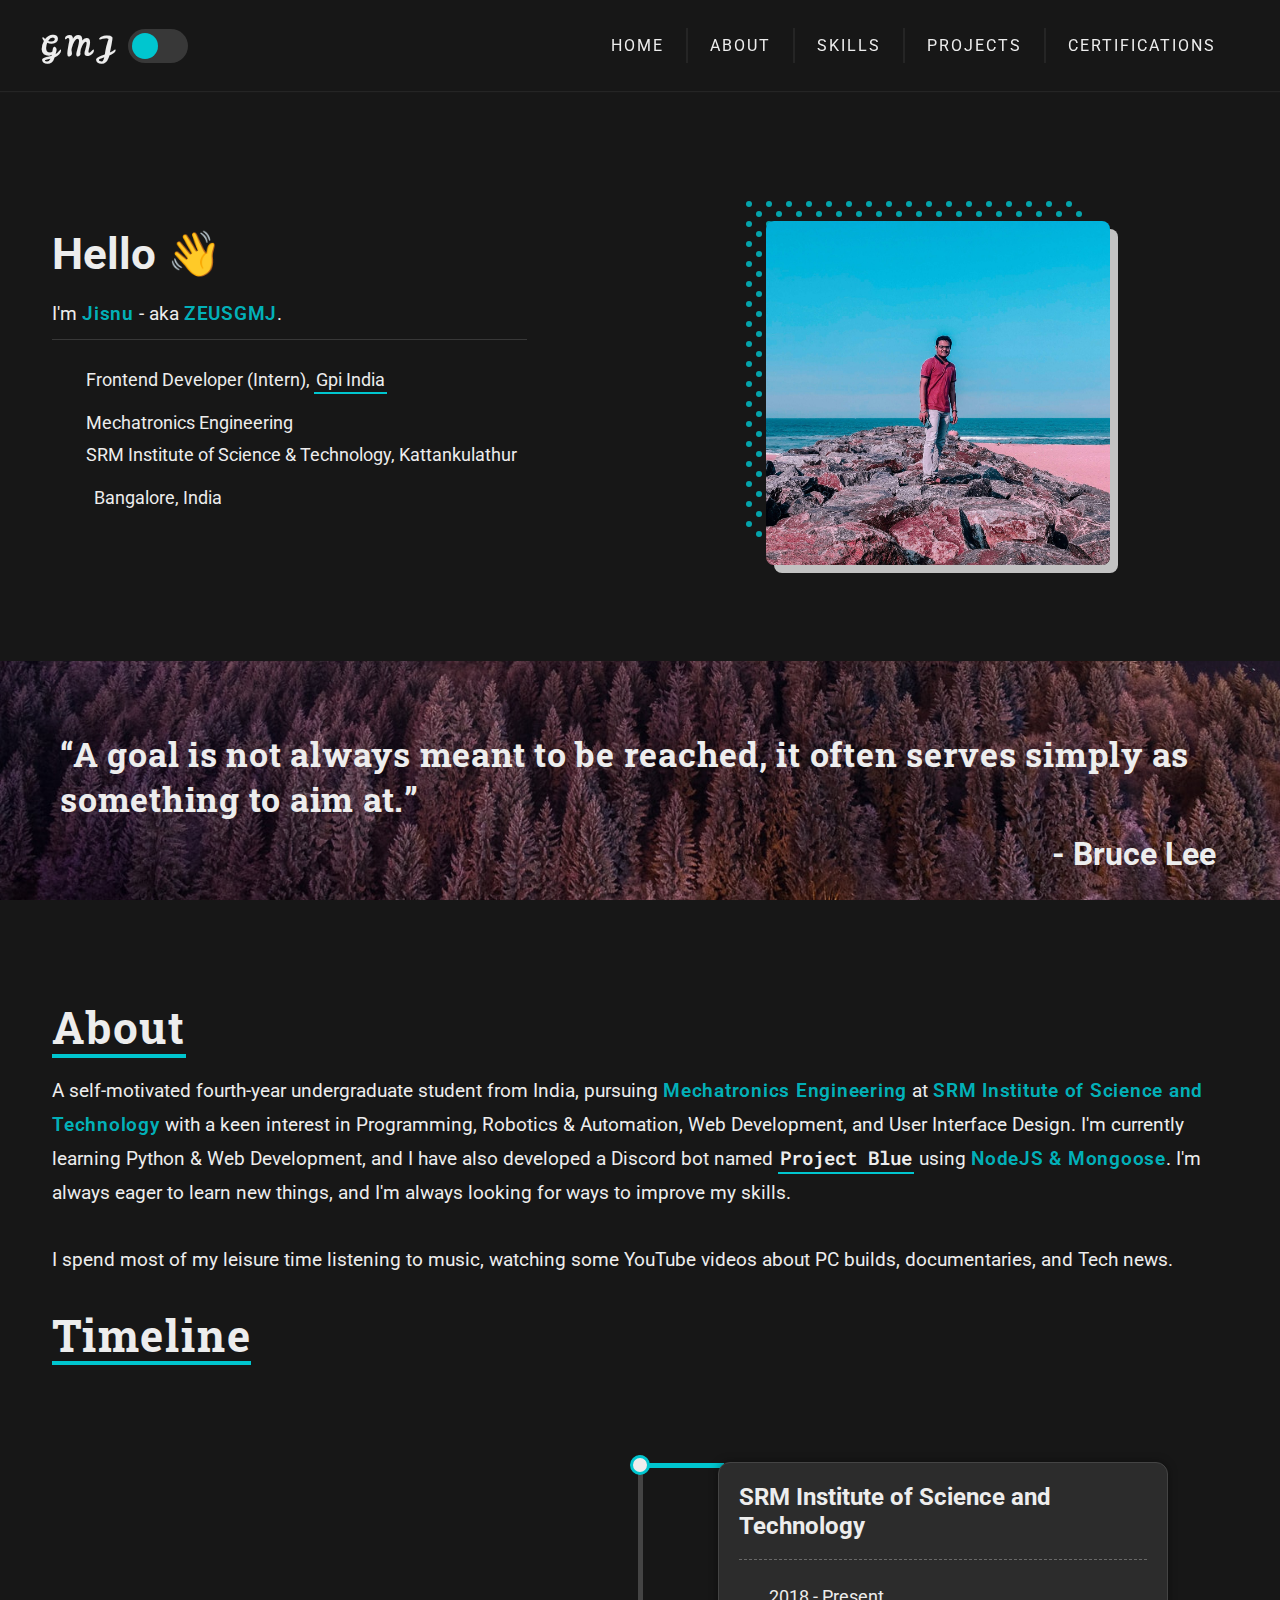
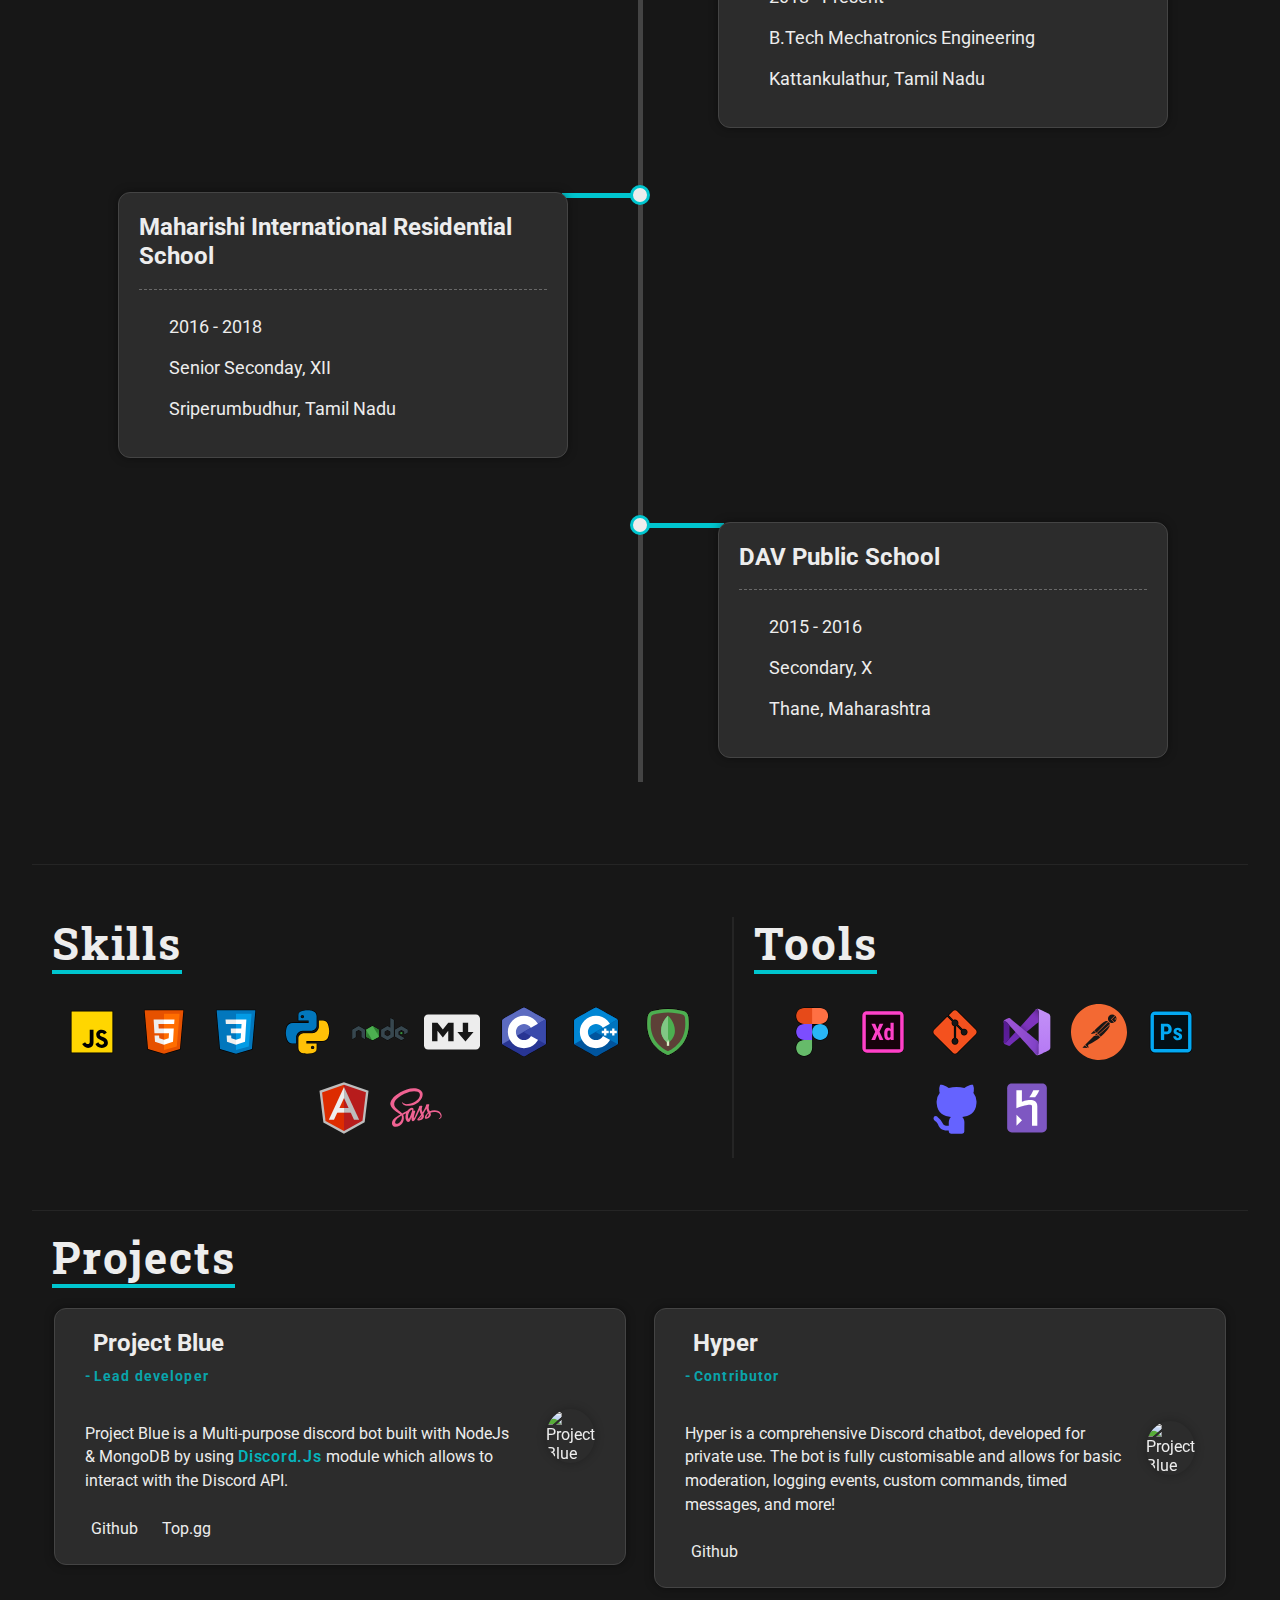
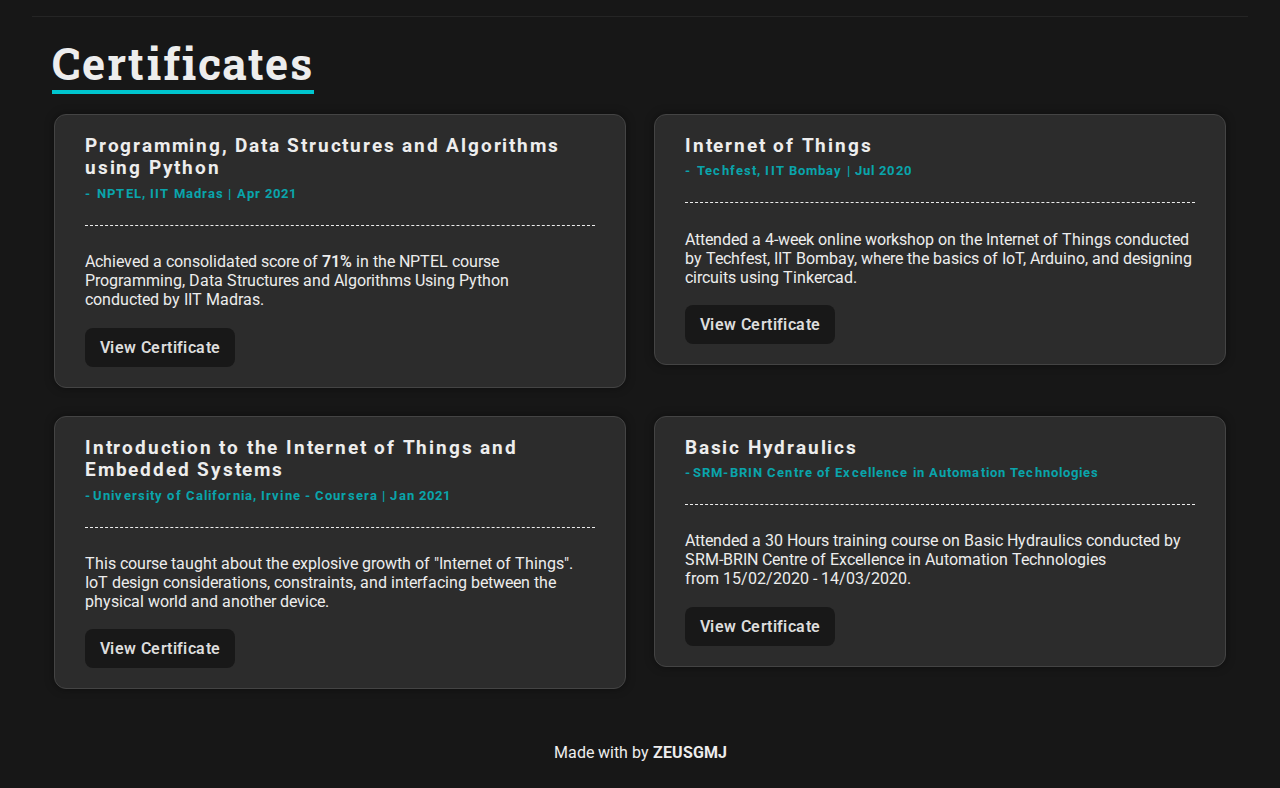
==== commit cfa4bdb8: "Minor UI update." ====
--- a/index.html
+++ b/index.html
@@ -2,24 +2,32 @@
 <html lang="en">
 	<head>
 		<meta charset="UTF-8" />
-		<link rel="apple-touch-icon" sizes="180x180" href="favicon/apple-touch-icon.png">
-		<link rel="icon" type="image/png" sizes="32x32" href="favicon/favicon-32x32.png">
-		<link rel="icon" type="image/png" sizes="16x16" href="favicon/favicon-16x16.png">
-		<link rel="manifest" href="favicon/site.webmanifest">
+		<link
+			rel="apple-touch-icon"
+			sizes="180x180"
+			href="favicon/apple-touch-icon.png"
+		/>
+		<link
+			rel="icon"
+			type="image/png"
+			sizes="32x32"
+			href="favicon/favicon-32x32.png"
+		/>
+		<link
+			rel="icon"
+			type="image/png"
+			sizes="16x16"
+			href="favicon/favicon-16x16.png"
+		/>
+		<link rel="manifest" href="favicon/site.webmanifest" />
 		<meta http-equiv="X-UA-Compatible" content="IE=edge" />
 		<meta name="viewport" content="width=device-width, initial-scale=1.0" />
 		<title>Jisnu GM</title>
-		<meta 
-			name="description"
-			content="Personal Website of G M Jisnu"
-		>
-		<meta name="keywords" content="gm jisnu, zeusgmj, jisnu gm">
+		<meta name="description" content="Personal Website of G M Jisnu" />
+		<meta name="keywords" content="gm jisnu, zeusgmj, jisnu gm" />
 		<meta property="og:title" content="Jisnu GM" />
-		<meta
-			property="og:description"
-			content="Personal Website of G M Jisnu"
-		/>
-		<meta name="theme-color" content="#068488">
+		<meta property="og:description" content="Personal Website of G M Jisnu" />
+		<meta name="theme-color" content="#068488" />
 		<link rel="stylesheet" href="utilities.css" />
 		<link rel="stylesheet" href="style.css" />
 		<link
@@ -37,7 +45,7 @@
 				<div class="logo flex">
 					<a href="index.html">GMJ</a>
 					<label class="switch" title="Toggle Theme">
-						<input type="checkbox" id="toggle">
+						<input type="checkbox" id="toggle" />
 						<span class="slider round"></span>
 					</label>
 				</div>
@@ -79,20 +87,29 @@
 								<ul class="details-list flex">
 									<li>
 										<i title="Occupation" class="fas fa-briefcase"></i>
-										<span class="detail"
-											>Student - Mechatronics Engineering</span
-										>
+										<span class="detail">
+											Frontend Developer (Intern), <a class="link-text__normal"
+												href="https://gpi-tanks.com/in"
+												target="_blank"
+												rel="noopener"
+											>
+												Gpi India
+											</a>	
+										</span>
 									</li>
 									<li>
 										<i title="University" class="fas fa-university"></i>
-										<span class="detail"
-											>SRM Institute of Science &amp; Technology,
-											Kattankulathur</span
-										>
+										<span class="detail">
+											Mechatronics Engineering <br>
+											SRM Institute of Science &amp; Technology,
+											Kattankulathur
+										</span>
 									</li>
 									<li>
 										<i title="Location" class="fas fa-map-marker-alt"></i>
-										<span class="detail">Chennai, India</span>
+										<span class="detail">
+											Bangalore, India
+										</span>
 									</li>
 								</ul>
 							</div>
@@ -100,18 +117,18 @@
 						<div class="contact">
 							<ul class="contact-list flex">
 								<li>
-									<a 
+									<a
 										href="https://www.linkedin.com/in/jisnu-gm/"
 										target="_blank"
 										rel="noopener"
 										class="icon-linkedin"
 										title="jisnu-gm"
 									>
-									<i class="fab fa-linkedin-in"></i>
+										<i class="fab fa-linkedin-in"></i>
 									</a>
 								</li>
 								<li>
-									<a 
+									<a
 										href="https://instagram.com/zeusgmj"
 										target="_blank"
 										rel="noopener"
@@ -122,7 +139,7 @@
 									</a>
 								</li>
 								<li>
-									<a 
+									<a
 										href="https://www.facebook.com/jisnu.gm/"
 										target="_blank"
 										rel="noopener"
@@ -133,7 +150,7 @@
 									</a>
 								</li>
 								<li>
-									<a 
+									<a
 										href="https://twitter.com/ZEUSGMJ"
 										target="_blank"
 										rel="noopener"
@@ -144,7 +161,7 @@
 									</a>
 								</li>
 								<li>
-									<a 
+									<a
 										href="https://github.com/ZEUSGMJ"
 										target="_blank"
 										rel="noopener"
@@ -155,7 +172,7 @@
 									</a>
 								</li>
 								<li>
-									<a 
+									<a
 										href="https://steamcommunity.com/id/ZEUSGMJ/"
 										target="_blank"
 										rel="noopener"
@@ -166,7 +183,7 @@
 									</a>
 								</li>
 								<li>
-									<a 
+									<a
 										href="https://instagram.com/zeusgmj"
 										target="_blank"
 										rel="noopener"
@@ -396,6 +413,26 @@
 								<img src="assets/svgs/mongodb.svg" alt="Mongoose/MongoDB" />
 							</a>
 						</div>
+						<div class="skill grow">
+							<a
+								href="https://angularjs.org/"
+								target="_blank"
+								rel="noopener"
+								title="AngularJS"
+							>
+								<img src="assets/svgs/angularjs.svg" alt="AngularJS" />
+							</a>
+						</div>
+						<div class="skill grow">
+							<a
+								href="https://sass-lang.com/"
+								target="_blank"
+								rel="noopener"
+								title="Sass"
+							>
+								<img src="assets/svgs/sass.svg" alt="Sass" />
+							</a>
+						</div>
 					</div>
 				</div>
 				<div class="tools-info">
@@ -435,12 +472,12 @@
 						</div>
 						<div class="tool grow">
 							<a
-								href="https://code.visualstudio.com/"
-								target="_blank"
-								rel="noopener"
-								title="Visual Studio Code"
-							>
-								<img src="assets/svgs/vscode.svg" alt="Visual Studio Code" />
+								href="https://visualstudio.microsoft.com/"
+								target="_blank"
+								rel="noopener"
+								title="Visual Studio"
+							>
+								<img src="assets/svgs/visual-studio.svg" alt="Visual Studio" />
 							</a>
 						</div>
 						<div class="tool grow">
@@ -504,7 +541,10 @@
 								<hr class="white-dashed" />
 								<div class="project-info">
 									<span>
-										Project Blue is a Multi-purpose discord bot built with NodeJs &amp; MongoDB by using <span class="highlight">Discord.Js</span> module which allows to interact with the Discord API.
+										Project Blue is a Multi-purpose discord bot built with
+										NodeJs &amp; MongoDB by using
+										<span class="highlight">Discord.Js</span> module which
+										allows to interact with the Discord API.
 									</span>
 								</div>
 								<div class="project-links">
@@ -537,7 +577,11 @@
 								</div>
 							</div>
 							<div class="project-cover shrink">
-								<img src="https://cdn.discordapp.com/avatars/724213925767544893/3cdc0e682bd5930199b94331f60379f6.png?size=256" alt="Project Blue" class="project-img">
+								<img
+									src="https://cdn.discordapp.com/avatars/724213925767544893/3cdc0e682bd5930199b94331f60379f6.png?size=256"
+									alt="Project Blue"
+									class="project-img"
+								/>
 							</div>
 						</div>
 					</div>
@@ -551,7 +595,10 @@
 								<hr class="white-dashed" />
 								<div class="project-info">
 									<span>
-										Hyper is a comprehensive Discord chatbot, developed for private use. The bot is fully customisable and allows for basic moderation, logging events, custom commands, timed messages, and more!
+										Hyper is a comprehensive Discord chatbot, developed for
+										private use. The bot is fully customisable and allows for
+										basic moderation, logging events, custom commands, timed
+										messages, and more!
 									</span>
 								</div>
 								<div class="project-links">
@@ -572,7 +619,11 @@
 								</div>
 							</div>
 							<div class="project-cover shrink">
-								<img src="https://cdn.discordapp.com/emojis/766678280945270836.png?size=2048" alt="Project Blue" class="project-img">
+								<img
+									src="https://cdn.discordapp.com/emojis/766678280945270836.png?size=2048"
+									alt="Project Blue"
+									class="project-img"
+								/>
 							</div>
 						</div>
 					</div>
@@ -731,7 +782,8 @@
 				<h1>Javascript is Disabled :(</h1>
 				<div class="card">
 					<p>
-						Sorry, But this site doesn't work properly without Javascript enabled. Please enable it to continue.
+						Sorry, But this site doesn't work properly without Javascript
+						enabled. Please enable it to continue.
 					</p>
 				</div>
 			</div>
--- a/utilities.css
+++ b/utilities.css
@@ -48,8 +48,19 @@
 	color: var(--clr-off-white);
 	border-bottom: 2px solid rgb(var(--clr-accent-teal-rgb));
 	border-radius: 4px 4px 0 0;
+	transition: .150s ease-in background-color;
 }
 .link-text:hover {
+	background-color: var(--clr-gray-7);
+}
+.link-text__normal {
+	padding: 2px;
+	color: var(--clr-off-white);
+	border-bottom: 2px solid rgb(var(--clr-accent-teal-rgb));
+	border-radius: 4px 4px 0 0;
+	transition: .150s ease-in background-color;
+}
+.link-text__normal:hover {
 	background-color: var(--clr-gray-7);
 }
 .highlight {
@@ -81,10 +92,10 @@
 }
 .shrink {
 	display: inline-block;
-	transition: 0.3s transform ease-in;
-	-webkit-transition: 0.3s transform ease-in;
-	-moz-transition: 0.3s transform ease-in;
-	-o-transition: 0.3s transform ease-in;
+	transition: 0.150s transform ease-in;
+	-webkit-transition: 0.150s transform ease-in;
+	-moz-transition: 0.150s transform ease-in;
+	-o-transition: 0.150s transform ease-in;
 	transform: translateZ(0);
 }
 .shrink:hover {
--- a/style.css
+++ b/style.css
@@ -3,7 +3,8 @@
 :root {
 	--clr-dark: hsl(0, 0%, 9%);
 	--clr-gray: #444444;
-	--clr-gray2: #3d3d3d;
+	--clr-gray2: #383838;
+	--clr-light-gray: #606060;
 
 	--clr-accent-teal: #00c6cf;
 
@@ -15,6 +16,7 @@
 	--clr-gray2-rgb: 24, 24, 24;
 
 	--clr-off-white: #ededed;
+	--clr-black: #ddd;
 
 	--clr-dark-7: rgba(24, 24, 24, 0.7);
 	--clr-gray-7: rgba(44, 44, 44, 0.7);
@@ -28,7 +30,7 @@
 	--clr-dark: hsl(0, 0%, 98%);
 	--clr-gray: #e0e0e0;
 	--clr-gray2: #9e9e9e;
-
+	--clr-light-gray: #606060;
 	
 	--clr-accent-teal: #068488;
 
@@ -39,6 +41,7 @@
 	--clr-gray2-rgb: 158, 158, 158;
 
 	--clr-off-white: #424242;
+	--clr-black: #212121;
 
 	--clr-dark-7: rgba(250, 250, 250, 0.7);
 	--clr-gray-7: rgba(188, 188, 188, 0.7);
@@ -180,28 +183,29 @@
 	padding: 10px 15px;
 	cursor: pointer;
 	border: 0;
-	background-color: rgba(var(--clr-gray2-rgb), .8);
-	color: var(--clr-off-white);
+	background-color: rgba(var(--clr-gray2-rgb), 1);
+	color: var(--clr-black);
 	border-radius: 8px;
 	font-family: 'Roboto', serif;
 	font-weight: 600;
 	letter-spacing: 0.4px;
-	transition: box-shadow 0.2s ease-in-out, transform 0.3s ease-in;
-	-o-transition: box-shadow 0.2s ease-in-out, transform 0.3s ease-in;
-	-moz-transition: box-shadow 0.2s ease-in-out, transform 0.3s ease-in;
-	-webkit-transition: box-shadow 0.2s ease-in-out, transform 0.3s ease-in;
+	transition: background-color 0.2s ease-in-out;
+	-o-transition: background-color 0.2s ease-in-out;
+	-moz-transition: background-color 0.2s ease-in-out;
+	-webkit-transition: background-color 0.2s ease-in-out;
 }
 
 .btn:hover {
-	-webkit-transform: translateY(-3px) scale(1.015);
-	-moz-transform: translateY(-3px) scale(1.015);
-	-o-transform: translateY(-3px) scale(1.015);
-	transform: translateY(-3px) scale(1.015);
-	box-shadow: 0px 6px 0px 0px rgba(var(--clr-accent-teal-rgb), 0.5);
-}
-
-.btn:active {
+	background-color: rgba(var(--clr-gray2-rgb), .8);
+}
+
+.btn:active,
+.btn:focus {
 	outline: none;
+}
+
+.btn:focus {
+	transform: scale(0.98);
 }
 
 noscript.noscript {
@@ -300,20 +304,18 @@
 	text-transform: uppercase;
 	padding: 10px 14px;
 	border-radius: 8px;
-	-webkit-transition: all 0.3s ease-in 0s;
-	-moz-transition: all 0.3s ease-in 0s;
-	-o-transition: all 0.3s ease-in 0s;
-	transition: all 0.3s ease-in 0s;
+	-webkit-transition: background-color 0.150s ease-in 0s;
+	-moz-transition: background-color 0.150s ease-in 0s;
+	-o-transition: background-color 0.150s ease-in 0s;
+	transition: background-color 0.150s ease-in 0s;
 }
 
 .nav-items li a:hover {
 	background-color: var(--clr-gray);
-	box-shadow: 0 3px 0 0 var(--clr-accent-teal);
 }
 
 .nav-items li a:active {
 	background-color: var(--clr-gray2);
-	border-bottom: 3px solid var(--clr-accent-teal);
 }
 
 .burger {
@@ -390,7 +392,7 @@
 	gap: 0.5rem;
 	padding: 0.25rem 0;
 	justify-content: flex-start;
-	align-items: center;
+	align-items: flex-start;
 }
 
 .details-list li i {
@@ -449,7 +451,7 @@
 .icon-github,
 .icon-steam, 
 .icon-discord {
-	transition: all .4s ease;
+	transition: all .075s cubic-bezier(0.68, -0.55, 0.27, 1.55);
 }
 
 a.icon-linkedin:hover { color: #0077b5; }
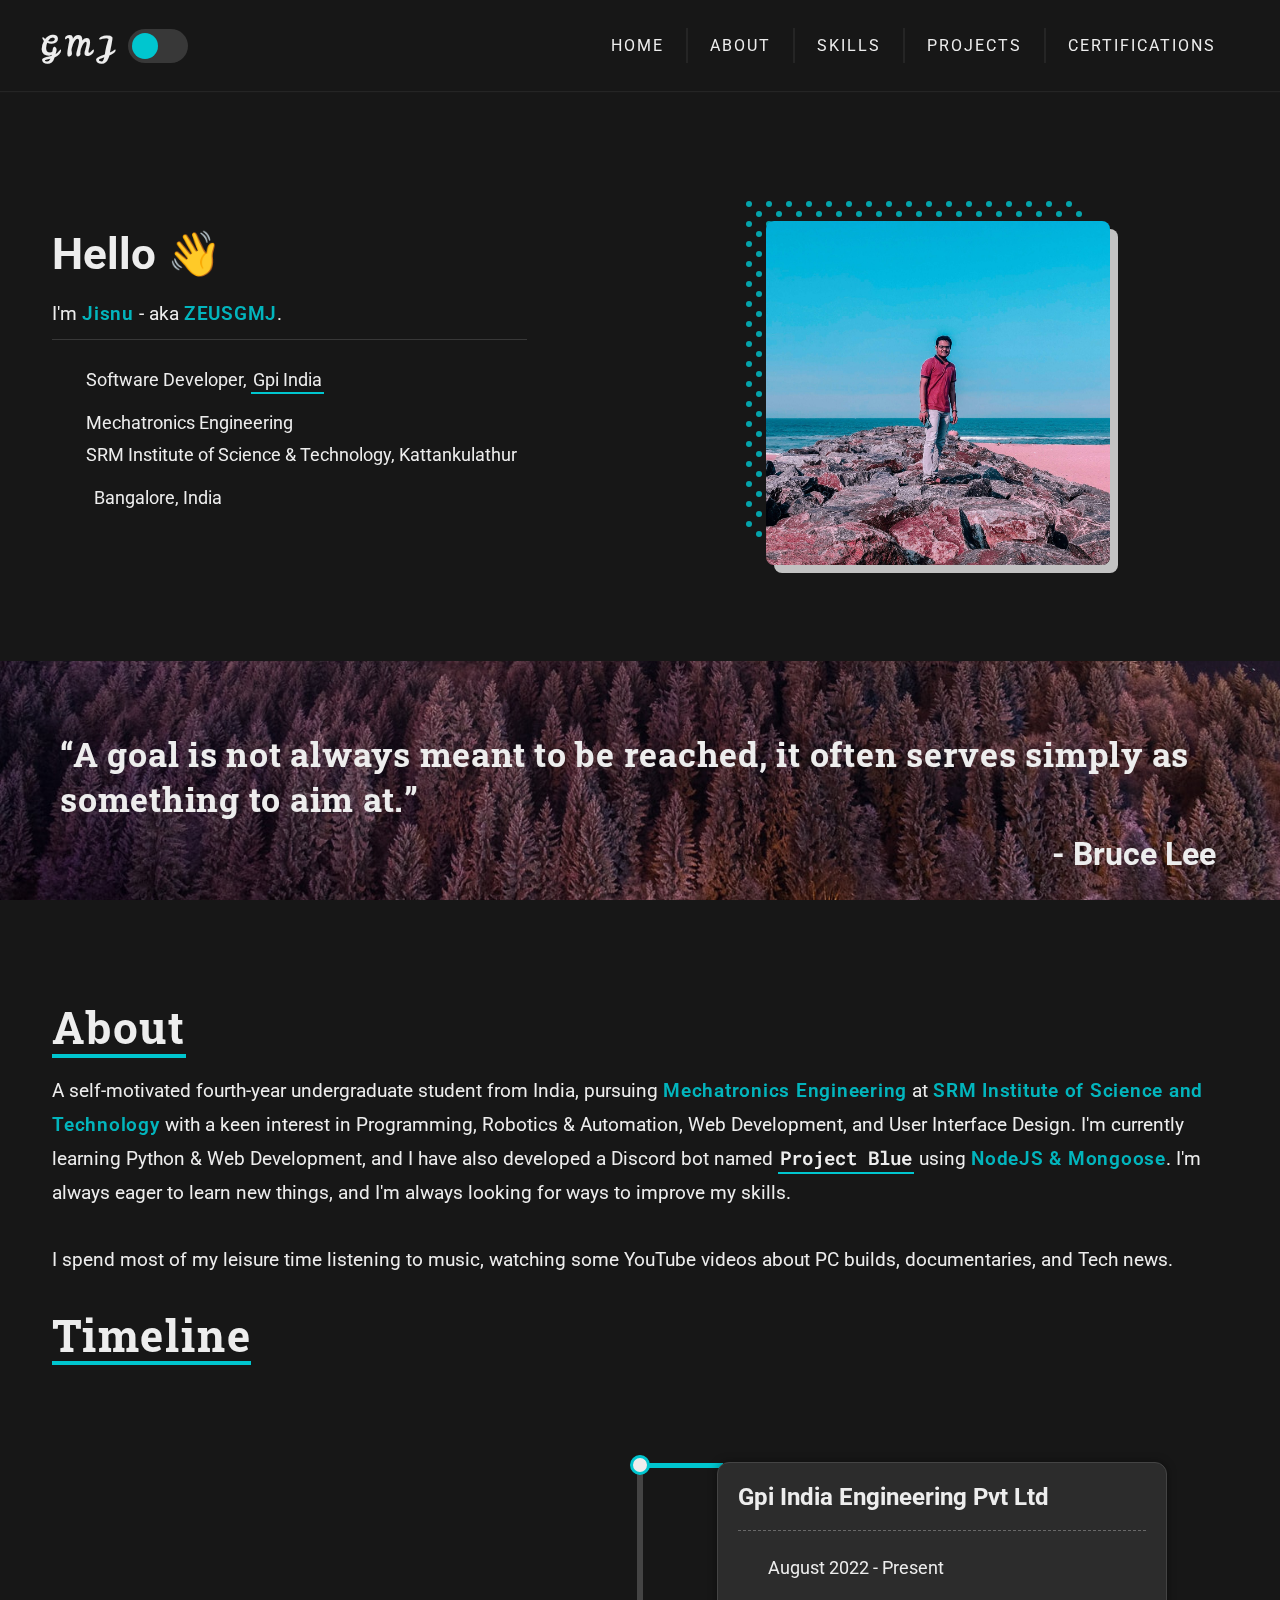
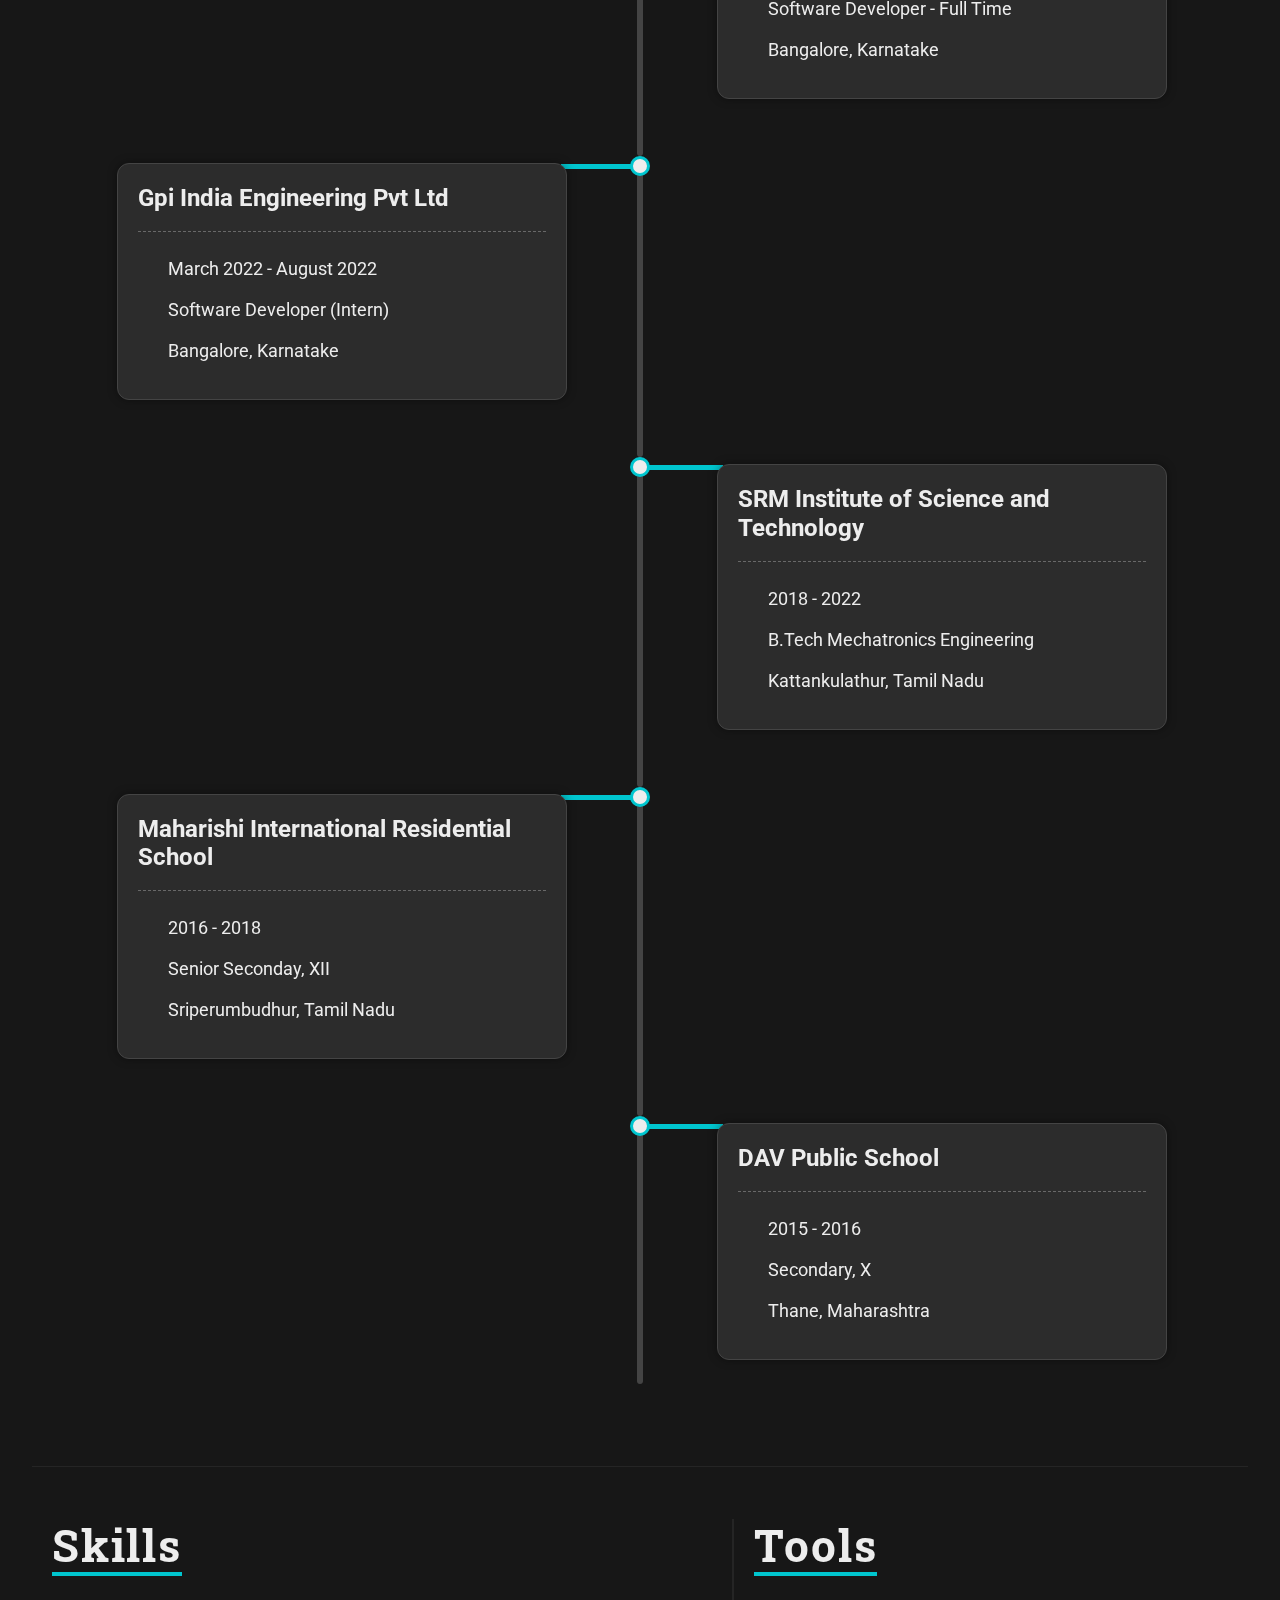
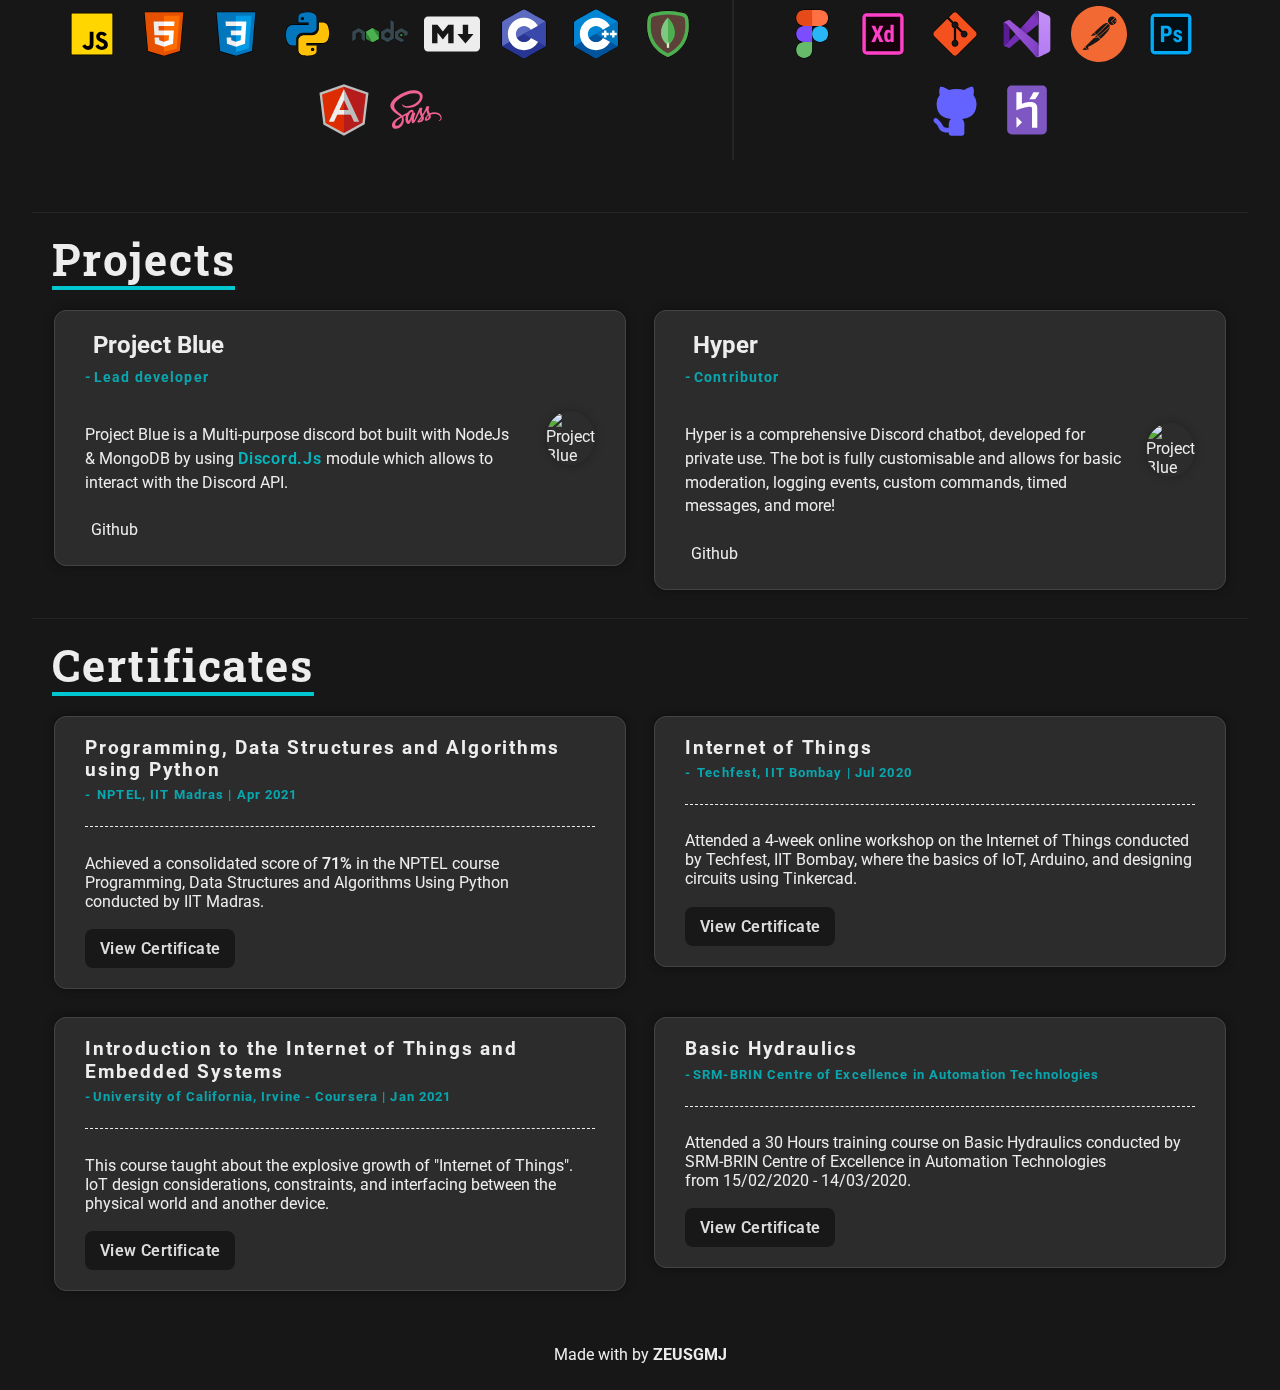
==== commit 0a907e16: "Updated stylings and content" ====
--- a/index.html
+++ b/index.html
@@ -88,7 +88,7 @@
 									<li>
 										<i title="Occupation" class="fas fa-briefcase"></i>
 										<span class="detail">
-											Frontend Developer (Intern), <a class="link-text__normal"
+											Software Developer, <a class="link-text__normal"
 												href="https://gpi-tanks.com/in"
 												target="_blank"
 												rel="noopener"
@@ -247,6 +247,46 @@
 						<ul class="flex">
 							<li>
 								<div class="timeline-card card">
+									<h2 class="timeline-head">Gpi India Engineering Pvt Ltd</h2>
+									<hr class="gray-dashed" />
+									<div class="timeline-info flex">
+										<div class="flex">
+											<i class="far fa-calendar-alt"></i>
+											<span>August 2022 - Present</span>
+										</div>
+										<div class="flex">
+											<i class="fas fa-briefcase"></i>
+											<span>Software Developer - Full Time</span>
+										</div>
+										<div class="flex">
+											<i class="fas fa-map-marker-alt"></i>
+											<span>Bangalore, Karnatake</span>
+										</div>
+									</div>
+								</div>
+							</li>
+							<li>
+								<div class="timeline-card card">
+									<h2 class="timeline-head">Gpi India Engineering Pvt Ltd</h2>
+									<hr class="gray-dashed" />
+									<div class="timeline-info flex">
+										<div class="flex">
+											<i class="far fa-calendar-alt"></i>
+											<span>March 2022 - August 2022</span>
+										</div>
+										<div class="flex">
+											<i class="fas fa-briefcase"></i>
+											<span>Software Developer (Intern)</span>
+										</div>
+										<div class="flex">
+											<i class="fas fa-map-marker-alt"></i>
+											<span>Bangalore, Karnatake</span>
+										</div>
+									</div>
+								</div>
+							</li>
+							<li>
+								<div class="timeline-card card">
 									<h2 class="timeline-head">
 										SRM Institute of Science and Technology
 									</h2>
@@ -254,7 +294,7 @@
 									<div class="timeline-info flex">
 										<div class="flex">
 											<i class="far fa-calendar-alt"></i>
-											<span>2018 - Present</span>
+											<span>2018 - 2022</span>
 										</div>
 										<div class="flex">
 											<i class="fas fa-graduation-cap"></i>
@@ -561,24 +601,12 @@
 												<span>Github</span>
 											</a>
 										</li>
-										<li>
-											<a
-												href="https://top.gg/bot/724213925767544893"
-												target="_blank"
-												rel="noopener"
-												title="Top.GG"
-												class="flex"
-											>
-												<i class="fas fa-external-link-alt"></i>
-												<span>Top.gg</span>
-											</a>
-										</li>
 									</ul>
 								</div>
 							</div>
 							<div class="project-cover shrink">
 								<img
-									src="https://cdn.discordapp.com/avatars/724213925767544893/3cdc0e682bd5930199b94331f60379f6.png?size=256"
+									src="/assets/imgs/Project_Blue.png"
 									alt="Project Blue"
 									class="project-img"
 								/>
--- a/style.css
+++ b/style.css
@@ -575,8 +575,9 @@
 	background-color: var(--clr-gray);
 	position: relative;
 	margin: 0 auto;
-	width: 5px;
+	width: .375rem;
 	padding-bottom: 40px;
+	border-radius: 6px;
 }
 
 .timeline-list ul li:last-child {
@@ -1380,4 +1381,12 @@
 	  100% {
 		background-position: 0 0;
 	  }
+}
+
+@supports (((-webkit-backdrop-filter: saturate(180%) blur(20px)) or (backdrop-filter: saturate(180%) blur(20px)))) {
+	.nav {
+		background: rgba(var(--clr-dark-rgb), 0.8);
+		-webkit-backdrop-filter: saturate(180%) blur(20px);
+		backdrop-filter: saturate(180%) blur(20px);
+	}
 }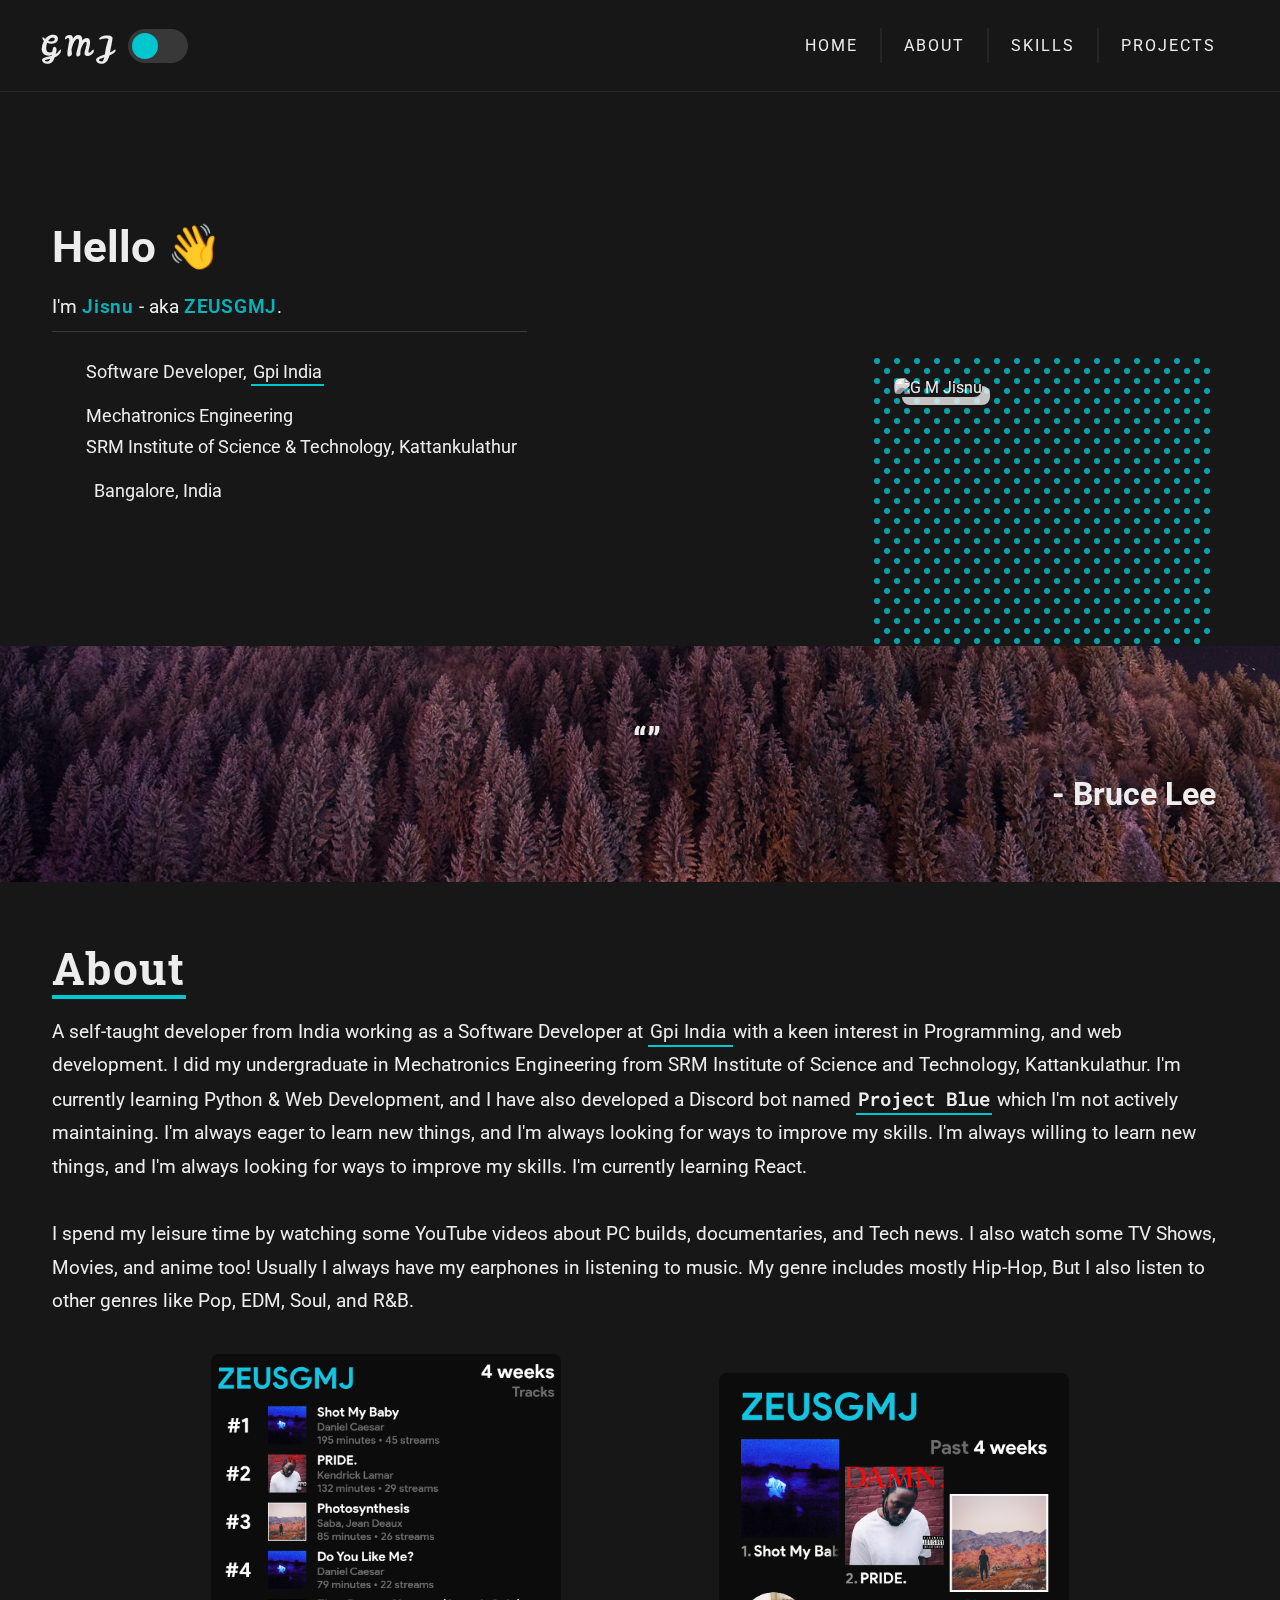
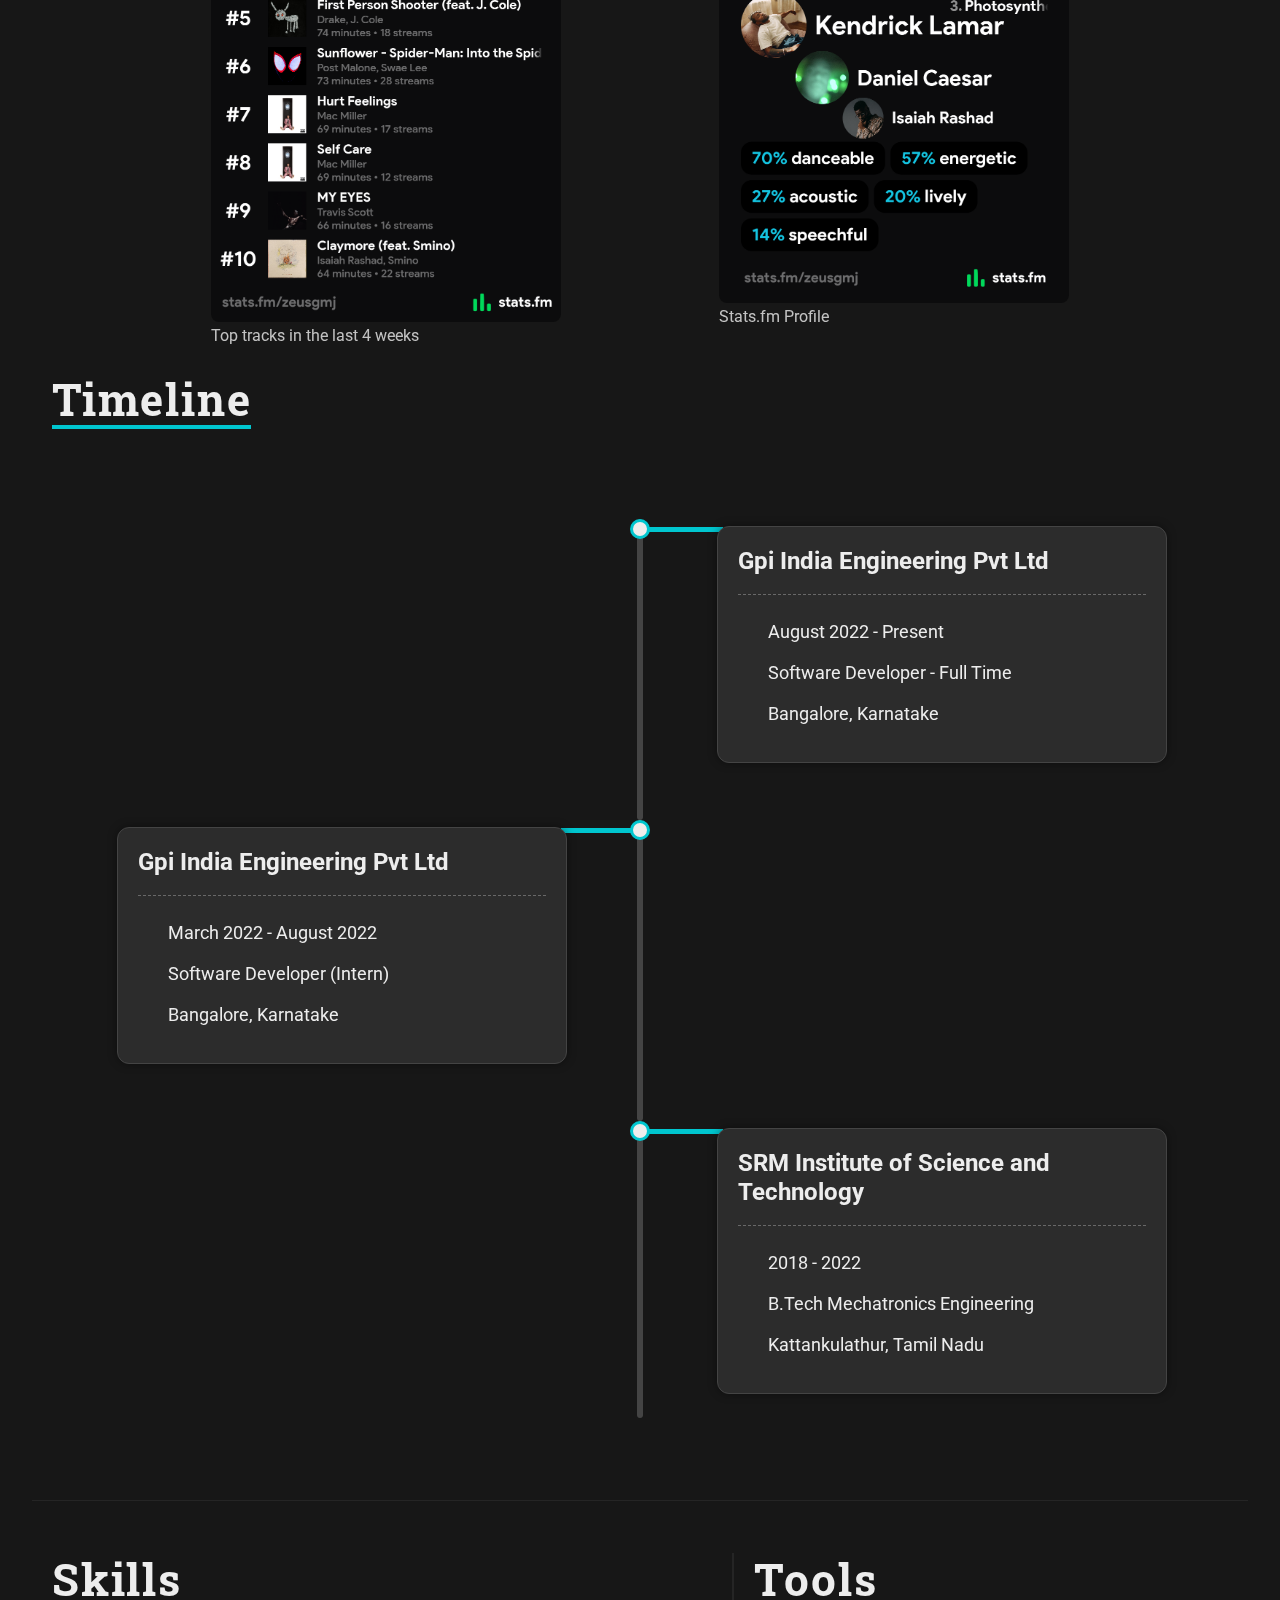
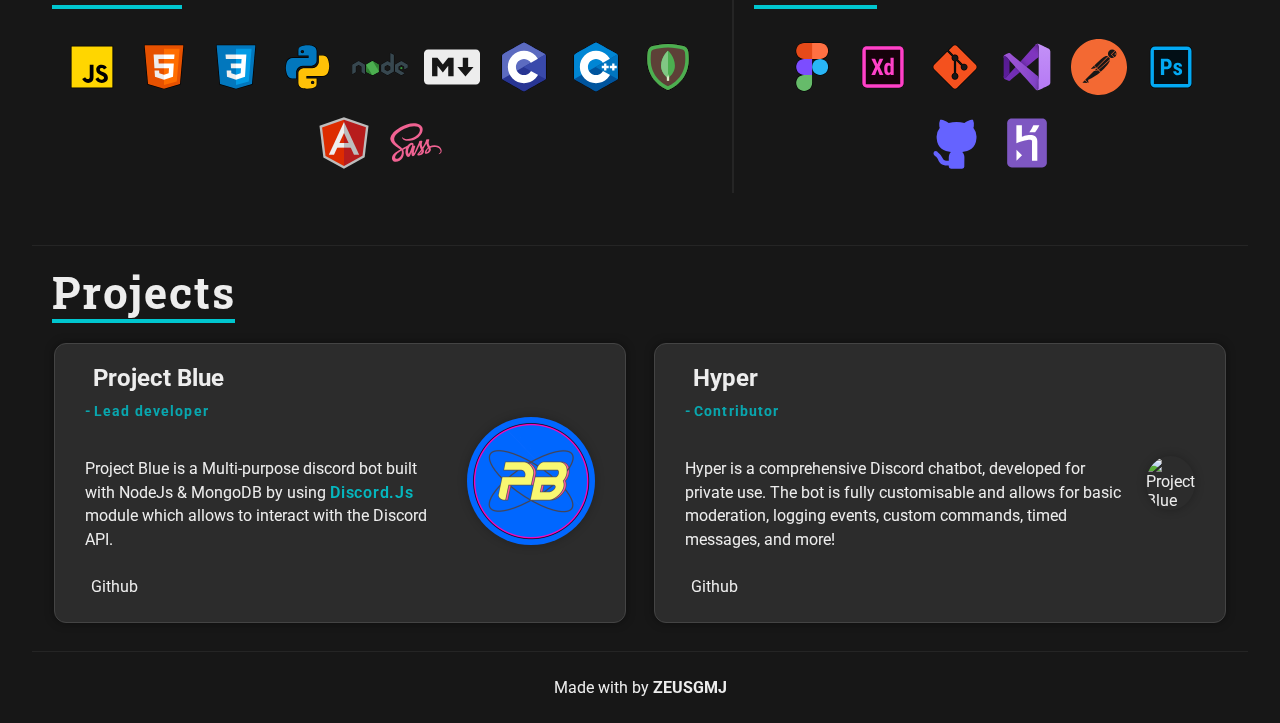
==== commit d730486b: "Cleaned up a lot of stuff" ====
--- a/index.html
+++ b/index.html
@@ -1,829 +1,493 @@
-<!DOCTYPE html>
-<html lang="en">
-	<head>
-		<meta charset="UTF-8" />
-		<link
-			rel="apple-touch-icon"
-			sizes="180x180"
-			href="favicon/apple-touch-icon.png"
-		/>
-		<link
-			rel="icon"
-			type="image/png"
-			sizes="32x32"
-			href="favicon/favicon-32x32.png"
-		/>
-		<link
-			rel="icon"
-			type="image/png"
-			sizes="16x16"
-			href="favicon/favicon-16x16.png"
-		/>
-		<link rel="manifest" href="favicon/site.webmanifest" />
-		<meta http-equiv="X-UA-Compatible" content="IE=edge" />
-		<meta name="viewport" content="width=device-width, initial-scale=1.0" />
-		<title>Jisnu GM</title>
-		<meta name="description" content="Personal Website of G M Jisnu" />
-		<meta name="keywords" content="gm jisnu, zeusgmj, jisnu gm" />
-		<meta property="og:title" content="Jisnu GM" />
-		<meta property="og:description" content="Personal Website of G M Jisnu" />
-		<meta name="theme-color" content="#068488" />
-		<link rel="stylesheet" href="utilities.css" />
-		<link rel="stylesheet" href="style.css" />
-		<link
-			rel="stylesheet"
-			href="https://cdnjs.cloudflare.com/ajax/libs/font-awesome/6.0.0-beta2/css/all.min.css"
-			integrity="sha512-YWzhKL2whUzgiheMoBFwW8CKV4qpHQAEuvilg9FAn5VJUDwKZZxkJNuGM4XkWuk94WCrrwslk8yWNGmY1EduTA=="
-			crossorigin="anonymous"
-			referrerpolicy="no-referrer"
-		/>
-	</head>
-	<body>
-		<!-- Nav -->
-		<nav class="nav flex" id="nav">
-			<div class="container flex">
-				<div class="logo flex">
-					<a href="index.html">GMJ</a>
-					<label class="switch" title="Toggle Theme">
-						<input type="checkbox" id="toggle" />
-						<span class="slider round"></span>
-					</label>
-				</div>
-				<ul class="nav-items">
-					<li>
-						<a href="#home">Home</a>
-					</li>
-					<li>
-						<a href="#about">About</a>
-					</li>
-					<li>
-						<a href="#skills">Skills</a>
-					</li>
-					<li>
-						<a href="#projects">Projects</a>
-					</li>
-					<li>
-						<a href="#certificates">Certifications</a>
-					</li>
-				</ul>
-				<div class="burger">
-					<div class="line1"></div>
-					<div class="line2"></div>
-					<div class="line3"></div>
-				</div>
-			</div>
-		</nav>
-		<!-- Intro -->
-		<section class="container" id="home">
-			<div class="intro grid">
-				<div class="intro-info">
-					<h1 class="title-no-ud">Hello 👋</h1>
-					<div class="info">
-						I'm <span class="highlight text-bold">Jisnu</span> - aka
-						<span class="highlight text-bold">ZEUSGMJ</span>.
-						<hr />
-						<div class="info flex">
-							<div class="details">
-								<ul class="details-list flex">
-									<li>
-										<i title="Occupation" class="fas fa-briefcase"></i>
-										<span class="detail">
-											Software Developer, <a class="link-text__normal"
-												href="https://gpi-tanks.com/in"
-												target="_blank"
-												rel="noopener"
-											>
-												Gpi India
-											</a>	
-										</span>
-									</li>
-									<li>
-										<i title="University" class="fas fa-university"></i>
-										<span class="detail">
-											Mechatronics Engineering <br>
-											SRM Institute of Science &amp; Technology,
-											Kattankulathur
-										</span>
-									</li>
-									<li>
-										<i title="Location" class="fas fa-map-marker-alt"></i>
-										<span class="detail">
-											Bangalore, India
-										</span>
-									</li>
-								</ul>
-							</div>
-						</div>
-						<div class="contact">
-							<ul class="contact-list flex">
-								<li>
-									<a
-										href="https://www.linkedin.com/in/jisnu-gm/"
-										target="_blank"
-										rel="noopener"
-										class="icon-linkedin"
-										title="jisnu-gm"
-									>
-										<i class="fab fa-linkedin-in"></i>
-									</a>
-								</li>
-								<li>
-									<a
-										href="https://instagram.com/zeusgmj"
-										target="_blank"
-										rel="noopener"
-										class="icon-instagram"
-										title="@ZEUSGMJ"
-									>
-										<i class="fab fa-instagram"></i>
-									</a>
-								</li>
-								<li>
-									<a
-										href="https://www.facebook.com/jisnu.gm/"
-										target="_blank"
-										rel="noopener"
-										class="icon-facebook"
-										title="jisnu.gm"
-									>
-										<i class="fab fa-facebook-f"></i>
-									</a>
-								</li>
-								<li>
-									<a
-										href="https://twitter.com/ZEUSGMJ"
-										target="_blank"
-										rel="noopener"
-										class="icon-facebook"
-										title="ZEUSGMJ"
-									>
-										<i class="fab fa-twitter"></i>
-									</a>
-								</li>
-								<li>
-									<a
-										href="https://github.com/ZEUSGMJ"
-										target="_blank"
-										rel="noopener"
-										class="icon-github"
-										title="ZEUSGMJ"
-									>
-										<i class="fab fa-github"></i>
-									</a>
-								</li>
-								<li>
-									<a
-										href="https://steamcommunity.com/id/ZEUSGMJ/"
-										target="_blank"
-										rel="noopener"
-										class="icon-steam"
-										title="ZEUSGMJ"
-									>
-										<i class="fab fa-steam-symbol"></i>
-									</a>
-								</li>
-								<li>
-									<a
-										href="https://instagram.com/zeusgmj"
-										target="_blank"
-										rel="noopener"
-										class="icon-discord"
-										title="ZEUSGMJ#7014"
-									>
-										<i class="fab fa-discord"></i>
-									</a>
-								</li>
-							</ul>
-						</div>
-					</div>
-				</div>
-
-				<div class="cover-img">
-					<img src="assets/imgs/Cover.jpg" alt="G M Jisnu" class="cover" />
-				</div>
-			</div>
-		</section>
-		<!-- Quotes/Image -->
-		<section class="image-parallax-1 flex">
-			<div class="container flex">
-				<span class="quotes"
-					>A goal is not always meant to be reached, it often serves simply as
-					something to aim at.</span
-				>
-				<h1 class="quote-author">- Bruce Lee</h1>
-			</div>
-		</section>
-		<!-- About -->
-		<section class="container brdr">
-			<div class="about" id="about">
-				<h1 class="title">
-					<a href="#about">About</a>
-				</h1>
-				<p class="info">
-					A self-motivated fourth-year undergraduate student from India,
-					pursuing <span class="highlight"> Mechatronics Engineering</span> at
-					<span class="highlight">SRM Institute of Science and Technology</span>
-					with a keen interest in Programming, Robotics & Automation, Web
-					Development, and User Interface Design. I'm currently learning Python
-					& Web Development, and I have also developed a Discord bot named
-					<a
-						href="https://github.com/ZEUSGMJ/Project-Blue"
-						target="_blank"
-						rel="noopener"
-						class="link-text"
-						alt="Project Blue"
-						>Project Blue</a
-					>
-					using <span class="highlight">NodeJS & Mongoose</span>. I'm always
-					eager to learn new things, and I'm always looking for ways to improve
-					my skills. <br /><br />
-					I spend most of my leisure time listening to music, watching some
-					YouTube videos about PC builds, documentaries, and Tech news.
-				</p>
-
-				<div class="timeline">
-					<h2 class="title">Timeline</h2>
-					<div class="timeline-list">
-						<ul class="flex">
-							<li>
-								<div class="timeline-card card">
-									<h2 class="timeline-head">Gpi India Engineering Pvt Ltd</h2>
-									<hr class="gray-dashed" />
-									<div class="timeline-info flex">
-										<div class="flex">
-											<i class="far fa-calendar-alt"></i>
-											<span>August 2022 - Present</span>
-										</div>
-										<div class="flex">
-											<i class="fas fa-briefcase"></i>
-											<span>Software Developer - Full Time</span>
-										</div>
-										<div class="flex">
-											<i class="fas fa-map-marker-alt"></i>
-											<span>Bangalore, Karnatake</span>
-										</div>
-									</div>
-								</div>
-							</li>
-							<li>
-								<div class="timeline-card card">
-									<h2 class="timeline-head">Gpi India Engineering Pvt Ltd</h2>
-									<hr class="gray-dashed" />
-									<div class="timeline-info flex">
-										<div class="flex">
-											<i class="far fa-calendar-alt"></i>
-											<span>March 2022 - August 2022</span>
-										</div>
-										<div class="flex">
-											<i class="fas fa-briefcase"></i>
-											<span>Software Developer (Intern)</span>
-										</div>
-										<div class="flex">
-											<i class="fas fa-map-marker-alt"></i>
-											<span>Bangalore, Karnatake</span>
-										</div>
-									</div>
-								</div>
-							</li>
-							<li>
-								<div class="timeline-card card">
-									<h2 class="timeline-head">
-										SRM Institute of Science and Technology
-									</h2>
-									<hr class="gray-dashed" />
-									<div class="timeline-info flex">
-										<div class="flex">
-											<i class="far fa-calendar-alt"></i>
-											<span>2018 - 2022</span>
-										</div>
-										<div class="flex">
-											<i class="fas fa-graduation-cap"></i>
-											<span>B.Tech Mechatronics Engineering</span>
-										</div>
-										<div class="flex">
-											<i class="fas fa-map-marker-alt"></i>
-											<span>Kattankulathur, Tamil Nadu</span>
-										</div>
-									</div>
-								</div>
-							</li>
-							<li>
-								<div class="timeline-card card">
-									<h2 class="timeline-head">
-										Maharishi International Residential School
-									</h2>
-									<hr class="gray-dashed" />
-									<div class="timeline-info flex">
-										<div class="flex">
-											<i class="far fa-calendar-alt"></i>
-											<span>2016 - 2018</span>
-										</div>
-										<div class="flex">
-											<i class="fas fa-graduation-cap"></i>
-											<span>Senior Seconday, XII</span>
-										</div>
-										<div class="flex">
-											<i class="fas fa-map-marker-alt"></i>
-											<span>Sriperumbudhur, Tamil Nadu</span>
-										</div>
-									</div>
-								</div>
-							</li>
-							<li>
-								<div class="timeline-card card">
-									<h2 class="timeline-head">DAV Public School</h2>
-									<hr class="gray-dashed" />
-									<div class="timeline-info flex">
-										<div class="flex">
-											<i class="far fa-calendar-alt"></i>
-											<span>2015 - 2016</span>
-										</div>
-										<div class="flex">
-											<i class="fas fa-graduation-cap"></i>
-											<span>Secondary, X</span>
-										</div>
-										<div class="flex">
-											<i class="fas fa-map-marker-alt"></i>
-											<span>Thane, Maharashtra</span>
-										</div>
-									</div>
-								</div>
-							</li>
-						</ul>
-					</div>
-				</div>
-			</div>
-		</section>
-		<!-- Skills & Tools -->
-		<section class="container brdr">
-			<div class="skills-tools flex" id="skills">
-				<div class="skills-info">
-					<h3 class="title">
-						<a href="#skills">Skills</a>
-					</h3>
-
-					<div class="skills-list flex">
-						<div class="skill grow">
-							<a
-								href="https://www.javascript.com/"
-								target="_blank"
-								rel="noopener"
-								title="Javascript"
-							>
-								<img src="assets/svgs/js.svg" alt="Javascript" />
-							</a>
-						</div>
-						<div class="skill grow">
-							<a
-								href="https://www.w3schools.com/html/default.asp"
-								target="_blank"
-								rel="noopener"
-								title="HTML"
-							>
-								<img src="assets/svgs/html.svg" alt="HTML" />
-							</a>
-						</div>
-						<div class="skill grow">
-							<a
-								href="https://www.w3schools.com/Css/"
-								target="_blank"
-								rel="noopener"
-								title="CSS"
-							>
-								<img src="assets/svgs/css.svg" alt="CSS" />
-							</a>
-						</div>
-						<div class="skill grow">
-							<a
-								href="https://www.python.org/"
-								target="_blank"
-								rel="noopener"
-								title="Python"
-							>
-								<img src="assets/svgs/py.svg" alt="Python" />
-							</a>
-						</div>
-						<div class="skill grow">
-							<a
-								href="https://nodejs.dev/"
-								target="_blank"
-								rel="noopener"
-								title="NodeJS"
-							>
-								<img src="assets/svgs/nodejs.svg" alt="NodeJs" />
-							</a>
-						</div>
-						<div class="skill grow">
-							<a
-								href="https://www.markdownguide.org/"
-								target="_blank"
-								rel="noopener"
-								title="Markdown"
-							>
-								<img src="assets/svgs/markdown.svg" alt="Markdown" />
-							</a>
-						</div>
-						<div class="skill grow">
-							<a
-								href="https://www.w3schools.in/c-tutorial/"
-								target="_blank"
-								rel="noopener"
-								title="C"
-							>
-								<img src="assets/svgs/c.svg" alt="C" />
-							</a>
-						</div>
-						<div class="skill grow">
-							<a
-								href="https://www.w3schools.com/cpp/default.asp"
-								target="_blank"
-								rel="noopener"
-								title="C++"
-							>
-								<img src="assets/svgs/c++.svg" alt="C++" />
-							</a>
-						</div>
-						<div class="skill grow">
-							<a
-								href="https://mongoosejs.com/docs/index.html"
-								target="_blank"
-								rel="noopener"
-								title="Mongoose | MongoDB"
-							>
-								<img src="assets/svgs/mongodb.svg" alt="Mongoose/MongoDB" />
-							</a>
-						</div>
-						<div class="skill grow">
-							<a
-								href="https://angularjs.org/"
-								target="_blank"
-								rel="noopener"
-								title="AngularJS"
-							>
-								<img src="assets/svgs/angularjs.svg" alt="AngularJS" />
-							</a>
-						</div>
-						<div class="skill grow">
-							<a
-								href="https://sass-lang.com/"
-								target="_blank"
-								rel="noopener"
-								title="Sass"
-							>
-								<img src="assets/svgs/sass.svg" alt="Sass" />
-							</a>
-						</div>
-					</div>
-				</div>
-				<div class="tools-info">
-					<h3 class="title">
-						<a href="#skills">Tools</a>
-					</h3>
-					<div class="tools-list flex">
-						<div class="tool grow">
-							<a
-								href="https://www.figma.com/"
-								target="_blank"
-								rel="noopener"
-								title="Figma"
-							>
-								<img src="assets/svgs/figma.svg" alt="Figma" />
-							</a>
-						</div>
-						<div class="tool grow">
-							<a
-								href="https://www.adobe.com/products/xd.html"
-								target="_blank"
-								rel="noopener"
-								title="Figma"
-							>
-								<img src="assets/svgs/adobe-xd.svg" alt="AdobeXd" />
-							</a>
-						</div>
-						<div class="tool grow">
-							<a
-								href="https://git-scm.com/"
-								target="_blank"
-								rel="noopener"
-								title="Git"
-							>
-								<img src="assets/svgs/git.svg" alt="Git" />
-							</a>
-						</div>
-						<div class="tool grow">
-							<a
-								href="https://visualstudio.microsoft.com/"
-								target="_blank"
-								rel="noopener"
-								title="Visual Studio"
-							>
-								<img src="assets/svgs/visual-studio.svg" alt="Visual Studio" />
-							</a>
-						</div>
-						<div class="tool grow">
-							<a
-								href="https://www.postman.com/"
-								target="_blank"
-								rel="noopener"
-								title="Postman"
-							>
-								<img src="assets/svgs/postman.svg" alt="Postman" />
-							</a>
-						</div>
-						<div class="tool grow">
-							<a
-								href="https://www.adobe.com/in/products/photoshop/free-trial-download.html"
-								target="_blank"
-								rel="noopener"
-								title="Postman"
-							>
-								<img src="assets/svgs/photoshop.svg" alt="Adobe Photoshop" />
-							</a>
-						</div>
-						<div class="tool grow">
-							<a
-								href="http://github.com/"
-								target="_blank"
-								rel="noopener"
-								title="Postman"
-							>
-								<img src="assets/svgs/github.svg" alt="Github" />
-							</a>
-						</div>
-						<div class="tool grow">
-							<a
-								href="https://www.heroku.com/home"
-								target="_blank"
-								rel="noopener"
-								title="Postman"
-							>
-								<img src="assets/svgs/heroku.svg" alt="Heroku" />
-							</a>
-						</div>
-					</div>
-				</div>
-			</div>
-		</section>
-		<!-- Projects -->
-		<section class="container brdr">
-			<div class="projects" id="projects">
-				<h1 class="title">
-					<a href="#projects">Projects</a>
-				</h1>
-				<div class="projects-list grid">
-					<div class="project card">
-						<div class="project-detail flex">
-							<div class="project-body">
-								<h2 class="project-title">
-									<i class="fas fa-project-diagram"></i> Project Blue
-								</h2>
-								<small class="small-text">Lead developer</small>
-								<hr class="white-dashed" />
-								<div class="project-info">
-									<span>
-										Project Blue is a Multi-purpose discord bot built with
-										NodeJs &amp; MongoDB by using
-										<span class="highlight">Discord.Js</span> module which
-										allows to interact with the Discord API.
-									</span>
-								</div>
-								<div class="project-links">
-									<ul class="flex">
-										<li>
-											<a
-												href="https://github.com/ZEUSGMJ/Project-Blue"
-												target="_blank"
-												rel="noopener"
-												title="Github"
-												class="flex"
-											>
-												<i class="fab fa-github"></i>
-												<span>Github</span>
-											</a>
-										</li>
-									</ul>
-								</div>
-							</div>
-							<div class="project-cover shrink">
-								<img
-									src="/assets/imgs/Project_Blue.png"
-									alt="Project Blue"
-									class="project-img"
-								/>
-							</div>
-						</div>
-					</div>
-					<div class="project card">
-						<div class="project-detail flex">
-							<div class="project-body">
-								<h2 class="project-title">
-									<i class="fas fa-project-diagram"></i> Hyper
-								</h2>
-								<small class="small-text">Contributor</small>
-								<hr class="white-dashed" />
-								<div class="project-info">
-									<span>
-										Hyper is a comprehensive Discord chatbot, developed for
-										private use. The bot is fully customisable and allows for
-										basic moderation, logging events, custom commands, timed
-										messages, and more!
-									</span>
-								</div>
-								<div class="project-links">
-									<ul class="flex">
-										<li>
-											<a
-												href="https://github.com/Fluxpuck/hyper"
-												target="_blank"
-												rel="noopener"
-												title="Github"
-												class="flex"
-											>
-												<i class="fab fa-github"></i>
-												<span>Github</span>
-											</a>
-										</li>
-									</ul>
-								</div>
-							</div>
-							<div class="project-cover shrink">
-								<img
-									src="https://cdn.discordapp.com/emojis/766678280945270836.png?size=2048"
-									alt="Project Blue"
-									class="project-img"
-								/>
-							</div>
-						</div>
-					</div>
-				</div>
-			</div>
-		</section>
-		<!-- Certifications -->
-		<section class="container">
-			<div class="certificates" id="certificates">
-				<h3 class="title">
-					<a href="#certificates">Certificates</a>
-				</h3>
-				<div class="certificates-list grid">
-					<div class="certificate-detail card">
-						<div class="certificate">
-							<div class="certificate-head flex">
-								<h3>
-									Programming, Data Structures and Algorithms using Python
-								</h3>
-								<small> NPTEL, IIT Madras | Apr 2021 </small>
-							</div>
-							<hr class="white-dashed" />
-							<div class="certificate-body">
-								Achieved a consolidated score of
-								<span class="text-bold">71%</span> in the NPTEL course
-								Programming, Data Structures and Algorithms Using Python
-								conducted&nbsp;by IIT Madras.
-							</div>
-							<div class="certificate-links">
-								<ul class="flex">
-									<li>
-										<a
-											href="https://drive.google.com/file/d/1TDqaU3JqGlMR1R_G2Zyo-yshRypTcGpO/view?usp=sharing"
-											target="_blank"
-											rel="noopener"
-										>
-											<button class="btn">
-												<i class="fas fa-certificate"></i>
-												<span class="text-bold">View Certificate</span>
-											</button>
-										</a>
-									</li>
-								</ul>
-							</div>
-						</div>
-					</div>
-					<div class="certificate-detail card">
-						<div class="certificate">
-							<div class="certificate-head flex">
-								<h3>Internet of Things</h3>
-								<small> Techfest, IIT Bombay | Jul 2020 </small>
-							</div>
-							<hr class="white-dashed" />
-							<div class="certificate-body">
-								Attended a 4-week online workshop on the Internet of Things
-								conducted by Techfest, IIT Bombay, where the basics of IoT,
-								Arduino, and designing circuits&nbsp;using Tinkercad.
-							</div>
-							<div class="certificate-links">
-								<ul class="flex">
-									<li>
-										<a
-											href="https://drive.google.com/file/d/1QZMGqK-QJW5Hy2uDyPGuX8srxe8RFTZu/view?usp=sharing"
-											target="_blank"
-											rel="noopener"
-										>
-											<button class="btn">
-												<i class="fas fa-certificate"></i>
-												<span class="text-bold">View Certificate</span>
-											</button>
-										</a>
-									</li>
-								</ul>
-							</div>
-						</div>
-					</div>
-					<div class="certificate-detail card">
-						<div class="certificate">
-							<div class="certificate-head flex">
-								<h3>
-									Introduction to the Internet of Things and Embedded Systems
-								</h3>
-								<small
-									>University of California, Irvine - Coursera | Jan 2021</small
-								>
-							</div>
-							<hr class="white-dashed" />
-							<div class="certificate-body">
-								This course taught about the explosive growth of "Internet of
-								Things". IoT design considerations, constraints, and interfacing
-								between the physical world and&nbsp;another device.
-							</div>
-							<div class="certificate-links">
-								<ul class="flex">
-									<li>
-										<a
-											href="https://drive.google.com/file/d/1EqpDOIA5ezM2MydtKVM-MNOvSNzWxwl2/view?usp=sharing"
-											target="_blank"
-											rel="noopener"
-										>
-											<button class="btn">
-												<i class="fas fa-certificate"></i>
-												<span class="text-bold">View Certificate</span>
-											</button>
-										</a>
-									</li>
-								</ul>
-							</div>
-						</div>
-					</div>
-					<div class="certificate-detail card">
-						<div class="certificate">
-							<div class="certificate-head flex">
-								<h3>Basic Hydraulics</h3>
-								<small
-									>SRM-BRIN Centre of Excellence in Automation
-									Technologies</small
-								>
-							</div>
-							<hr class="white-dashed" />
-							<div class="certificate-body">
-								Attended a 30 Hours training course on Basic Hydraulics
-								conducted by SRM-BRIN Centre of Excellence in Automation
-								Technologies from&nbsp;15/02/2020 - 14/03/2020.
-							</div>
-							<div class="certificate-links">
-								<ul class="flex">
-									<li>
-										<a
-											href="https://drive.google.com/file/d/15OPA7G0LrC1PYUhMTGXubKubU5AIBM7l/view?usp=sharing"
-											target="_blank"
-											rel="noopener"
-										>
-											<button class="btn">
-												<i class="fas fa-certificate"></i>
-												<span class="text-bold">View Certificate</span>
-											</button>
-										</a>
-									</li>
-								</ul>
-							</div>
-						</div>
-					</div>
-				</div>
-			</div>
-		</section>
-		<!-- Footer -->
-		<footer class="flex">
-			<div class="footer">
-				Made with <i class="fas fa-heart"></i> by <strong>ZEUSGMJ</strong>
-			</div>
-		</footer>
-		<script src="script.js"></script>
-		<noscript class="noscript">
-			<div>
-				<h1>Javascript is Disabled :(</h1>
-				<div class="card">
-					<p>
-						Sorry, But this site doesn't work properly without Javascript
-						enabled. Please enable it to continue.
-					</p>
-				</div>
-			</div>
-
-			<style>
-				section,
-				section.image-parallax-1,
-				.nav,
-				footer.flex {
-					display: none;
-				}
-			</style>
-		</noscript>
-	</body>
-</html>
+<!DOCTYPE html>
+<html lang="en">
+
+<head>
+	<meta charset="UTF-8" />
+	<link rel="apple-touch-icon" sizes="180x180" href="favicon/apple-touch-icon.png" />
+	<link rel="icon" type="image/png" sizes="32x32" href="favicon/favicon-32x32.png" />
+	<link rel="icon" type="image/png" sizes="16x16" href="favicon/favicon-16x16.png" />
+	<link rel="manifest" href="favicon/site.webmanifest" />
+	<meta http-equiv="X-UA-Compatible" content="IE=edge" />
+	<meta name="viewport" content="width=device-width, initial-scale=1.0" />
+	<title>Jisnu GM</title>
+	<meta name="description" content="Personal Website of G M Jisnu" />
+	<meta name="keywords" content="gm jisnu, zeusgmj, jisnu gm" />
+	<meta property="og:title" content="Jisnu GM" />
+	<meta property="og:description" content="Personal Website of G M Jisnu" />
+	<meta name="theme-color" content="#068488" />
+	<link rel="stylesheet" href="utilities.css" />
+	<link rel="stylesheet" href="style.css" />
+	<link rel="stylesheet" href="https://cdnjs.cloudflare.com/ajax/libs/font-awesome/6.0.0-beta2/css/all.min.css"
+		integrity="sha512-YWzhKL2whUzgiheMoBFwW8CKV4qpHQAEuvilg9FAn5VJUDwKZZxkJNuGM4XkWuk94WCrrwslk8yWNGmY1EduTA=="
+		crossorigin="anonymous" referrerpolicy="no-referrer" />
+</head>
+
+<body>
+	<!-- Nav -->
+	<nav class="nav flex" id="nav">
+		<div class="container flex">
+			<div class="logo flex">
+				<a href="index.html">GMJ</a>
+				<label class="switch" title="Toggle Theme">
+					<input type="checkbox" id="toggle" />
+					<span class="slider round"></span>
+				</label>
+			</div>
+			<ul class="nav-items">
+				<li>
+					<a href="#home">Home</a>
+				</li>
+				<li>
+					<a href="#about">About</a>
+				</li>
+				<li>
+					<a href="#skills">Skills</a>
+				</li>
+				<li>
+					<a href="#projects">Projects</a>
+				</li>
+			</ul>
+			<div class="burger">
+				<div class="line1"></div>
+				<div class="line2"></div>
+				<div class="line3"></div>
+			</div>
+		</div>
+	</nav>
+	<!-- Intro -->
+	<section class="container" id="home">
+		<div class="intro grid">
+			<div class="intro-info">
+				<h1 class="title-no-ud">Hello 👋</h1>
+				<div class="info">
+					I'm <span class="highlight text-bold">Jisnu</span> - aka
+					<span class="highlight text-bold">ZEUSGMJ</span>.
+					<hr />
+					<div class="info flex">
+						<div class="details">
+							<ul class="details-list flex">
+								<li>
+									<i title="Occupation" class="fas fa-briefcase"></i>
+									<span class="detail">
+										Software Developer, <a class="link-text__normal" href="https://gpi-tanks.com/in"
+											target="_blank" rel="noopener">
+											Gpi India
+										</a>
+									</span>
+								</li>
+								<li>
+									<i title="University" class="fas fa-university"></i>
+									<span class="detail">
+										Mechatronics Engineering <br>
+										SRM Institute of Science &amp; Technology,
+										Kattankulathur
+									</span>
+								</li>
+								<li>
+									<i title="Location" class="fas fa-map-marker-alt"></i>
+									<span class="detail">
+										Bangalore, India
+									</span>
+								</li>
+							</ul>
+						</div>
+					</div>
+					<div class="contact">
+						<ul class="contact-list flex">
+							<li>
+								<a href="https://www.linkedin.com/in/jisnu-gm/" target="_blank" rel="noopener"
+									class="icon-linkedin" title="jisnu-gm">
+									<i class="fab fa-linkedin-in"></i>
+								</a>
+							</li>
+							<li>
+								<a href="https://instagram.com/zeusgmj" target="_blank" rel="noopener"
+									class="icon-instagram" title="@ZEUSGMJ">
+									<i class="fab fa-instagram"></i>
+								</a>
+							</li>
+							<li>
+								<a href="https://www.facebook.com/jisnu.gm/" target="_blank" rel="noopener"
+									class="icon-facebook" title="jisnu.gm">
+									<i class="fab fa-facebook-f"></i>
+								</a>
+							</li>
+							<li>
+								<a href="https://twitter.com/ZEUSGMJ" target="_blank" rel="noopener"
+									class="icon-facebook" title="ZEUSGMJ">
+									<i class="fab fa-twitter"></i>
+								</a>
+							</li>
+							<li>
+								<a href="https://github.com/ZEUSGMJ" target="_blank" rel="noopener" class="icon-github"
+									title="ZEUSGMJ">
+									<i class="fab fa-github"></i>
+								</a>
+							</li>
+							<li>
+								<a href="https://steamcommunity.com/id/ZEUSGMJ/" target="_blank" rel="noopener"
+									class="icon-steam" title="ZEUSGMJ">
+									<i class="fab fa-steam-symbol"></i>
+								</a>
+							</li>
+							<li>
+								<a href="https://instagram.com/zeusgmj" target="_blank" rel="noopener"
+									class="icon-discord" title="ZEUSGMJ#7014">
+									<i class="fab fa-discord"></i>
+								</a>
+							</li>
+						</ul>
+					</div>
+				</div>
+			</div>
+
+			<div class="cover-img">
+				<img src="assets/imgs/Cover.JPG" alt="G M Jisnu" class="cover" />
+			</div>
+		</div>
+	</section>
+	<!-- Quotes/Image -->
+	<section id="img-parallax" class="image-parallax-1 flex">
+		<div class="container flex">
+			<span id="quote" class="quotes"></span>
+			<h1 id="quote-author" class="quote-author">- Bruce Lee</h1>
+		</div>
+	</section>
+	<!-- About -->
+	<section class="container brdr">
+		<div class="about" id="about">
+			<h1 class="title">
+				<a href="#about">About</a>
+			</h1>
+			<p class="info">
+				A self-taught developer from India working as a Software Developer at <a class="link-text__normal"
+					href="https://gpi-tanks.com/in" target="_blank" rel="noopener">
+					Gpi India
+				</a> with a keen interest in Programming, and web development. I did my undergraduate in Mechatronics
+				Engineering from SRM Institute of Science and Technology, Kattankulathur. I'm currently learning Python
+				& Web Development, and I have also developed a Discord bot named <a
+					href="https://github.com/ZEUSGMJ/Project-Blue" target="_blank" rel="noopener" class="link-text"
+					alt="Project Blue">Project Blue</a> which I'm not actively maintaining. I'm always eager to learn
+				new things, and I'm always looking for ways to improve my skills. I'm always willing to learn new
+				things, and I'm always looking for ways to improve my skills. I'm currently learning React.<br /><br />
+
+				I spend my leisure time by watching some YouTube videos about PC builds, documentaries, and Tech news. I
+				also watch some TV Shows, Movies, and anime too! Usually I always have my earphones in listening to
+				music. My genre includes mostly Hip-Hop, But I also listen to other genres like Pop, EDM, Soul, and R&B.
+			</p>
+
+			<div class="flex statsfm">
+				<a href="https://stats.fm/zeusgmj" rel="noopener" target="_blank">
+					<figure>
+						<img class="statsfm-image_tracks" src="/assets/imgs/statsfm/statsfm-tracks.png"
+							alt="ZEUSGMJ's Spotify stats. Powered by Stats.fm" loading="lazy" />
+						<figcaption class="figure-caption">Top tracks in the last 4 weeks</figcaption>
+					</figure>
+				</a>
+
+				<a href="https://stats.fm/zeusgmj" rel="noopener" target="_blank">
+					<figure>
+						<img class="statsfm-image_profile" src="/assets/imgs/statsfm/statsfm-profile.png"
+							alt="ZEUSGMJ's Spotify stats. Powered by Stats.fm" loading="lazy" />
+						<figcaption class="figure-caption">Stats.fm Profile</figcaption>
+					</figure>
+				</a>
+			</div>
+
+			<div class="timeline">
+				<h2 class="title">Timeline</h2>
+				<div class="timeline-list">
+					<ul class="flex">
+						<li>
+							<div class="timeline-card card">
+								<h2 class="timeline-head">Gpi India Engineering Pvt Ltd</h2>
+								<hr class="gray-dashed" />
+								<div class="timeline-info flex">
+									<div class="flex">
+										<i class="far fa-calendar-alt"></i>
+										<span>August 2022 - Present</span>
+									</div>
+									<div class="flex">
+										<i class="fas fa-briefcase"></i>
+										<span>Software Developer - Full Time</span>
+									</div>
+									<div class="flex">
+										<i class="fas fa-map-marker-alt"></i>
+										<span>Bangalore, Karnatake</span>
+									</div>
+								</div>
+							</div>
+						</li>
+						<li>
+							<div class="timeline-card card">
+								<h2 class="timeline-head">Gpi India Engineering Pvt Ltd</h2>
+								<hr class="gray-dashed" />
+								<div class="timeline-info flex">
+									<div class="flex">
+										<i class="far fa-calendar-alt"></i>
+										<span>March 2022 - August 2022</span>
+									</div>
+									<div class="flex">
+										<i class="fas fa-briefcase"></i>
+										<span>Software Developer (Intern)</span>
+									</div>
+									<div class="flex">
+										<i class="fas fa-map-marker-alt"></i>
+										<span>Bangalore, Karnatake</span>
+									</div>
+								</div>
+							</div>
+						</li>
+						<li>
+							<div class="timeline-card card">
+								<h2 class="timeline-head">
+									SRM Institute of Science and Technology
+								</h2>
+								<hr class="gray-dashed" />
+								<div class="timeline-info flex">
+									<div class="flex">
+										<i class="far fa-calendar-alt"></i>
+										<span>2018 - 2022</span>
+									</div>
+									<div class="flex">
+										<i class="fas fa-graduation-cap"></i>
+										<span>B.Tech Mechatronics Engineering</span>
+									</div>
+									<div class="flex">
+										<i class="fas fa-map-marker-alt"></i>
+										<span>Kattankulathur, Tamil Nadu</span>
+									</div>
+								</div>
+							</div>
+						</li>
+					</ul>
+				</div>
+			</div>
+		</div>
+	</section>
+	<!-- Skills & Tools -->
+	<section class="container brdr">
+		<div class="skills-tools flex" id="skills">
+			<div class="skills-info">
+				<h3 class="title">
+					<a href="#skills">Skills</a>
+				</h3>
+
+				<div class="skills-list flex">
+					<div class="skill grow">
+						<a href="https://www.javascript.com/" target="_blank" rel="noopener" title="Javascript">
+							<img src="assets/svgs/js.svg" alt="Javascript" />
+						</a>
+					</div>
+					<div class="skill grow">
+						<a href="https://www.w3schools.com/html/default.asp" target="_blank" rel="noopener"
+							title="HTML">
+							<img src="assets/svgs/html.svg" alt="HTML" />
+						</a>
+					</div>
+					<div class="skill grow">
+						<a href="https://www.w3schools.com/Css/" target="_blank" rel="noopener" title="CSS">
+							<img src="assets/svgs/css.svg" alt="CSS" />
+						</a>
+					</div>
+					<div class="skill grow">
+						<a href="https://www.python.org/" target="_blank" rel="noopener" title="Python">
+							<img src="assets/svgs/py.svg" alt="Python" />
+						</a>
+					</div>
+					<div class="skill grow">
+						<a href="https://nodejs.dev/" target="_blank" rel="noopener" title="NodeJS">
+							<img src="assets/svgs/nodejs.svg" alt="NodeJs" />
+						</a>
+					</div>
+					<div class="skill grow">
+						<a href="https://www.markdownguide.org/" target="_blank" rel="noopener" title="Markdown">
+							<img src="assets/svgs/markdown.svg" alt="Markdown" />
+						</a>
+					</div>
+					<div class="skill grow">
+						<a href="https://www.w3schools.in/c-tutorial/" target="_blank" rel="noopener" title="C">
+							<img src="assets/svgs/c.svg" alt="C" />
+						</a>
+					</div>
+					<div class="skill grow">
+						<a href="https://www.w3schools.com/cpp/default.asp" target="_blank" rel="noopener" title="C++">
+							<img src="assets/svgs/c++.svg" alt="C++" />
+						</a>
+					</div>
+					<div class="skill grow">
+						<a href="https://mongoosejs.com/docs/index.html" target="_blank" rel="noopener"
+							title="Mongoose | MongoDB">
+							<img src="assets/svgs/mongodb.svg" alt="Mongoose/MongoDB" />
+						</a>
+					</div>
+					<div class="skill grow">
+						<a href="https://angularjs.org/" target="_blank" rel="noopener" title="AngularJS">
+							<img src="assets/svgs/angularjs.svg" alt="AngularJS" />
+						</a>
+					</div>
+					<div class="skill grow">
+						<a href="https://sass-lang.com/" target="_blank" rel="noopener" title="Sass">
+							<img src="assets/svgs/sass.svg" alt="Sass" />
+						</a>
+					</div>
+				</div>
+			</div>
+			<div class="tools-info">
+				<h3 class="title">
+					<a href="#skills">Tools</a>
+				</h3>
+				<div class="tools-list flex">
+					<div class="tool grow">
+						<a href="https://www.figma.com/" target="_blank" rel="noopener" title="Figma">
+							<img src="assets/svgs/figma.svg" alt="Figma" />
+						</a>
+					</div>
+					<div class="tool grow">
+						<a href="https://www.adobe.com/products/xd.html" target="_blank" rel="noopener" title="AdobeXd">
+							<img src="assets/svgs/adobe-xd.svg" alt="AdobeXd" />
+						</a>
+					</div>
+					<div class="tool grow">
+						<a href="https://git-scm.com/" target="_blank" rel="noopener" title="Git">
+							<img src="assets/svgs/git.svg" alt="Git" />
+						</a>
+					</div>
+					<div class="tool grow">
+						<a href="https://visualstudio.microsoft.com/" target="_blank" rel="noopener"
+							title="Visual Studio">
+							<img src="assets/svgs/visual-studio.svg" alt="Visual Studio" />
+						</a>
+					</div>
+					<div class="tool grow">
+						<a href="https://www.postman.com/" target="_blank" rel="noopener" title="Postman">
+							<img src="assets/svgs/postman.svg" alt="Postman" />
+						</a>
+					</div>
+					<div class="tool grow">
+						<a href="https://www.adobe.com/in/products/photoshop/free-trial-download.html" target="_blank"
+							rel="noopener" title="Adobe Photoshop">
+							<img src="assets/svgs/photoshop.svg" alt="Adobe Photoshop" />
+						</a>
+					</div>
+					<div class="tool grow">
+						<a href="http://github.com/" target="_blank" rel="noopener" title="Github">
+							<img src="assets/svgs/github.svg" alt="Github" />
+						</a>
+					</div>
+					<div class="tool grow">
+						<a href="https://www.heroku.com/home" target="_blank" rel="noopener" title="Heroku">
+							<img src="assets/svgs/heroku.svg" alt="Heroku" />
+						</a>
+					</div>
+				</div>
+			</div>
+		</div>
+	</section>
+	<!-- Projects -->
+	<section class="container brdr">
+		<div class="projects" id="projects">
+			<h1 class="title">
+				<a href="#projects">Projects</a>
+			</h1>
+			<div class="projects-list grid">
+				<div class="project card">
+					<div class="project-detail flex">
+						<div class="project-body">
+							<h2 class="project-title">
+								<i class="fas fa-project-diagram"></i> Project Blue
+							</h2>
+							<small class="small-text">Lead developer</small>
+							<hr class="white-dashed" />
+							<div class="project-info">
+								<span>
+									Project Blue is a Multi-purpose discord bot built with
+									NodeJs &amp; MongoDB by using
+									<span class="highlight">Discord.Js</span> module which
+									allows to interact with the Discord API.
+								</span>
+							</div>
+							<div class="project-links">
+								<ul class="flex">
+									<li>
+										<a href="https://github.com/ZEUSGMJ/Project-Blue" target="_blank" rel="noopener"
+											title="Github" class="flex">
+											<i class="fab fa-github"></i>
+											<span>Github</span>
+										</a>
+									</li>
+								</ul>
+							</div>
+						</div>
+						<div class="project-cover shrink">
+							<img src="/assets/imgs/Project_Blue.png" alt="Project Blue" class="project-img" />
+						</div>
+					</div>
+				</div>
+				<div class="project card">
+					<div class="project-detail flex">
+						<div class="project-body">
+							<h2 class="project-title">
+								<i class="fas fa-project-diagram"></i> Hyper
+							</h2>
+							<small class="small-text">Contributor</small>
+							<hr class="white-dashed" />
+							<div class="project-info">
+								<span>
+									Hyper is a comprehensive Discord chatbot, developed for
+									private use. The bot is fully customisable and allows for
+									basic moderation, logging events, custom commands, timed
+									messages, and more!
+								</span>
+							</div>
+							<div class="project-links">
+								<ul class="flex">
+									<li>
+										<a href="https://github.com/Fluxpuck/hyper" target="_blank" rel="noopener"
+											title="Github" class="flex">
+											<i class="fab fa-github"></i>
+											<span>Github</span>
+										</a>
+									</li>
+								</ul>
+							</div>
+						</div>
+						<div class="project-cover shrink">
+							<img src="https://cdn.discordapp.com/emojis/766678280945270836.png?size=2048"
+								alt="Project Blue" class="project-img" />
+						</div>
+					</div>
+				</div>
+			</div>
+		</div>
+	</section>
+	<!-- Footer -->
+	<footer class="flex">
+		<div class="footer">
+			Made with <i class="fas fa-heart"></i> by <strong>ZEUSGMJ</strong>
+		</div>
+	</footer>
+	<script src="script.js"></script>
+	<noscript class="noscript">
+		<div>
+			<h1>Javascript is Disabled :(</h1>
+			<div class="card">
+				<p>
+					Sorry, But this site doesn't work properly without Javascript
+					enabled. Please enable it to continue.
+				</p>
+			</div>
+		</div>
+
+		<style>
+			section,
+			section.image-parallax-1,
+			.nav,
+			footer.flex {
+				display: none;
+			}
+		</style>
+	</noscript>
+</body>
+
+</html>--- a/style.css
+++ b/style.css
@@ -1,1392 +1,1378 @@
-@import url('https://fonts.googleapis.com/css2?family=Roboto+Slab:wght@300;500&family=Roboto:wght@300;400;700&family=Roboto+Mono:wght@300;400&family=Leckerli+One&display=swap');
-
-:root {
-	--clr-dark: hsl(0, 0%, 9%);
-	--clr-gray: #444444;
-	--clr-gray2: #383838;
-	--clr-light-gray: #606060;
-
-	--clr-accent-teal: #00c6cf;
-
-	--clr-accent-teal-rgb: 0, 198, 207;
-	--clr-accent-red-rgb: 218, 0, 55;
-	--clr-dark-rgb: 24, 24, 24;
-	--clr-off-white-rgb: 237, 237, 237;
-	--clr-gray-rgb: 44, 44, 44;
-	--clr-gray2-rgb: 24, 24, 24;
-
-	--clr-off-white: #ededed;
-	--clr-black: #ddd;
-
-	--clr-dark-7: rgba(24, 24, 24, 0.7);
-	--clr-gray-7: rgba(44, 44, 44, 0.7);
-
-	--teal-bg: url("data:image/svg+xml,%3Csvg width='20' height='20' viewBox='0 0 20 20' xmlns='http://www.w3.org/2000/svg'%3E%3Cg fill='%2300c6cf' fill-opacity='0.8' fill-rule='evenodd'%3E%3Ccircle cx='3' cy='3' r='3'/%3E%3Ccircle cx='13' cy='13' r='3'/%3E%3C/g%3E%3C/svg%3E");
-	--error-bg: url(/assets/svgs/page_not_found-teal.svg);
-	
-}
-
-.lightmode {
-	--clr-dark: hsl(0, 0%, 98%);
-	--clr-gray: #e0e0e0;
-	--clr-gray2: #9e9e9e;
-	--clr-light-gray: #606060;
-	
-	--clr-accent-teal: #068488;
-
-	--clr-accent-teal-rgb: 6, 132, 136;
-	--clr-dark-rgb: 250, 250, 250;
-	--clr-off-white-rgb: 66, 66, 66;
-	--clr-gray-rgb: 224, 224, 224;
-	--clr-gray2-rgb: 158, 158, 158;
-
-	--clr-off-white: #424242;
-	--clr-black: #212121;
-
-	--clr-dark-7: rgba(250, 250, 250, 0.7);
-	--clr-gray-7: rgba(188, 188, 188, 0.7);
-
-	--teal-bg: url("data:image/svg+xml,%3Csvg width='20' height='20' viewBox='0 0 20 20' xmlns='http://www.w3.org/2000/svg'%3E%3Cg fill='%23068488' fill-opacity='0.8' fill-rule='evenodd'%3E%3Ccircle cx='3' cy='3' r='3'/%3E%3Ccircle cx='13' cy='13' r='3'/%3E%3C/g%3E%3C/svg%3E");
-	--error-bg: url(/assets/svgs/page_not_found-teal1.svg);
-}
-
-*,
-*::before,
-*::after {
-	margin: 0;
-	padding: 0;
-	box-sizing: border-box;
-}
-
-::-webkit-scrollbar {
-	width: 6px;
-	height: 8px;
-}
-
-::-webkit-scrollbar-thumb {
-	background: var(--clr-accent-teal);
-	border-radius: 8px;
-}
-
-::-webkit-scrollbar-thumb:hover {
-	background: rgba(92, 236, 192, 0.8);
-}
-
-::-webkit-scrollbar-track {
-	background: rgba(0, 0, 0, 0.1);
-	border-radius: 13px;
-}
-
-html {
-	scroll-behavior: smooth;
-	scroll-padding-top: 10vh;
-}
-
-body {
-	font-family: 'Roboto', sans-serif;
-	background: var(--clr-dark);
-	color: var(--clr-off-white);
-}
-
-::selection {
-	color: var(--clr-dark);
-	background: rgba(var(--clr-off-white-rgb), 0.8);
-}
-
-ul {
-	list-style-type: none;
-}
-
-a {
-	text-decoration: none;
-	color: var(--clr-off-white);
-}
-
-h1,
-h2,
-h3,
-h4 {
-	font-family: 'Roboto', sans-serif;
-	font-weight: bold;
-	line-height: 1.2;
-}
-
-img {
-	width: 100%;
-	height: 100%;
-}
-
-hr {
-	margin: 8px 0;
-	text-align: center;
-	color: var(--clr-gray-7);
-	border: none;
-	border-bottom: 1px solid var(--clr-gray2);
-}
-
-hr.white-dashed {
-	border: none;
-	border-bottom: 1px dashed var(--clr-off-white);
-}
-
-hr.gray-dashed {
-	border: none;
-	border-bottom: 1px dashed #686868;
-}
-
-.logo {
-	font-family: 'Leckerli One', cursive;
-	font-size: 1.75rem;
-	letter-spacing: 5px;
-}
-
-.logo.flex {
-	gap: 10px;
-	justify-content: flex-end;
-}
-
-.container {
-	width: min(95%, 80.75rem);
-	margin: 0 auto;
-	padding: 8px;
-}
-
-.info {
-	font-size: 1.2rem;
-	line-height: 1.75;
-	padding: 4px 0;
-}
-
-.quotes {
-	position: relative;
-	font-size: 2.15rem;
-	letter-spacing: 0.75px;
-}
-
-.quotes, .quote-author {
-	color: #ededed;
-}
-
-.quotes::before {
-	content: open-quote;
-	letter-spacing: 0.75px;
-}
-
-.quotes::after {
-	position: absolute;
-	content: close-quote;
-	letter-spacing: 0.75px;
-}
-
-.btn {
-	display: inline-block;
-	padding: 10px 15px;
-	cursor: pointer;
-	border: 0;
-	background-color: rgba(var(--clr-gray2-rgb), 1);
-	color: var(--clr-black);
-	border-radius: 8px;
-	font-family: 'Roboto', serif;
-	font-weight: 600;
-	letter-spacing: 0.4px;
-	transition: background-color 0.2s ease-in-out;
-	-o-transition: background-color 0.2s ease-in-out;
-	-moz-transition: background-color 0.2s ease-in-out;
-	-webkit-transition: background-color 0.2s ease-in-out;
-}
-
-.btn:hover {
-	background-color: rgba(var(--clr-gray2-rgb), .8);
-}
-
-.btn:active,
-.btn:focus {
-	outline: none;
-}
-
-.btn:focus {
-	transform: scale(0.98);
-}
-
-noscript.noscript {
-	display: flex;
-	align-items: center;
-	justify-content: center;
-	height: 100vh;
-}
-
-.noscript {
-	width: min(90%, 80.75rem);
-	margin: 0 auto;
-}
-
-.noscript h1 {
-	margin-bottom: 2rem;
-	width: max-content;
-	font-family: 'Roboto Slab', serif;
-	letter-spacing: 1.8px;
-	border-bottom: 4px solid var(--clr-accent-teal);
-}
-
-.noscript div.card {
-	position: relative;
-	max-width: 600px;
-	padding: 2.75rem;
-	font-size: 1.5rem;
-}
-
-.noscript div.card::after {
-	content: '';
-	position: absolute;
-	background-image: url("data:image/svg+xml,%3Csvg width='64' height='64' viewBox='0 0 64 64' xmlns='http://www.w3.org/2000/svg'%3E%3Cpath d='M8 16c4.418 0 8-3.582 8-8s-3.582-8-8-8-8 3.582-8 8 3.582 8 8 8zm0-2c3.314 0 6-2.686 6-6s-2.686-6-6-6-6 2.686-6 6 2.686 6 6 6zm33.414-6l5.95-5.95L45.95.636 40 6.586 34.05.636 32.636 2.05 38.586 8l-5.95 5.95 1.414 1.414L40 9.414l5.95 5.95 1.414-1.414L41.414 8zM40 48c4.418 0 8-3.582 8-8s-3.582-8-8-8-8 3.582-8 8 3.582 8 8 8zm0-2c3.314 0 6-2.686 6-6s-2.686-6-6-6-6 2.686-6 6 2.686 6 6 6zM9.414 40l5.95-5.95-1.414-1.414L8 38.586l-5.95-5.95L.636 34.05 6.586 40l-5.95 5.95 1.414 1.414L8 41.414l5.95 5.95 1.414-1.414L9.414 40z' fill='%2300c6cf' fill-opacity='1' fill-rule='evenodd'/%3E%3C/svg%3E");
-	border-radius: 0;
-	top: 60px;
-	right: -60px;
-	background-repeat: repeat;
-	width: 278px;
-	height: 178px;
-	z-index: -1;
-}
-
-/* Navbar */
-.nav {
-	position: sticky;
-	left: 0;
-	top: 0;
-	right: 0;
-	margin: 0 auto;
-	padding: 18px 0;
-	min-height: 8vh;
-	box-shadow: 0 1.2px var(--clr-gray-7);
-	background-color: var(--clr-dark);
-	transition: box-shadow 0.6s ease-in-out, padding 0.6s ease-in-out;
-	-webkit-transition: box-shadow 0.6s ease-in-out, padding 0.6s ease-in-out;
-	-moz-transition: box-shadow 0.6s ease-in-out, padding 0.6s ease-in-out;
-	-o-transition: box-shadow 0.6s ease-in-out, padding 0.6s ease-in-out;
-	z-index: 1;
-}
-
-.nav.active {
-	padding: 8px 0;
-	box-shadow: 0 0 10px 0 rgb(0 0 0 / 25%);
-}
-
-.nav .container.flex {
-	width: min(95%, 90.75rem);
-	position: relative;
-	align-items: center;
-	justify-content: space-between;
-}
-
-.nav-items {
-	position: relative;
-	display: flex;
-	width: min-content;
-	justify-content: center;
-	margin: 2px;
-}
-
-.nav-items li {
-	height: 100%;
-	padding: 8px;
-	border-left: 2px solid var(--clr-gray-7);
-}
-
-.nav-items li:first-child {
-	border-left: none;
-}
-
-.nav-items li a {
-	height: 100%;
-	letter-spacing: 2px;
-	font-weight: 400;
-	font-size: 16px;
-	text-transform: uppercase;
-	padding: 10px 14px;
-	border-radius: 8px;
-	-webkit-transition: background-color 0.150s ease-in 0s;
-	-moz-transition: background-color 0.150s ease-in 0s;
-	-o-transition: background-color 0.150s ease-in 0s;
-	transition: background-color 0.150s ease-in 0s;
-}
-
-.nav-items li a:hover {
-	background-color: var(--clr-gray);
-}
-
-.nav-items li a:active {
-	background-color: var(--clr-gray2);
-}
-
-.burger {
-	display: none;
-}
-
-.burger div {
-	width: 25px;
-	height: 3px;
-	background-color: var(--clr-off-white);
-	margin: 5px;
-	-webkit-transition: all 0.3s ease;
-	-moz-transition: all 0.3s ease;
-	-o-transition: all 0.3s ease;
-	transition: all 0.3s ease;
-}
-
-.toggle .line1 {
-	-webkit-transform: rotate(-45deg) translate(-5px, 6px);
-	-moz-transform: rotate(-45deg) translate(-5px, 6px);
-	-o-transform: rotate(-45deg) translate(-5px, 6px);
-	transform: rotate(-45deg) translate(-5px, 6px);
-}
-
-.toggle .line2 {
-	opacity: 0;
-}
-
-.toggle .line3 {
-	-webkit-transform: rotate(45deg) translate(-5px, -6px);
-	-moz-transform: rotate(45deg) translate(-5px, -6px);
-	-o-transform: rotate(45deg) translate(-5px, -6px);
-	transform: rotate(45deg) translate(-5px, -6px);
-}
-
-/* Intro */
-
-#home.container {
-	padding-top: 40px;
-	margin-top: 30px;
-}
-
-.intro.grid {
-	grid-template-columns: 1fr 1fr;
-	gap: 15px;
-	justify-items: center;
-	grid-template-areas: 'intro-info coverImg';
-}
-
-.intro {
-	position: relative;
-	margin: 3rem 0 2rem;
-	padding: 12px;
-	grid-area: intro-info;
-}
-
-.intro .intro-info {
-	justify-self: start;
-}
-
-.details {
-	padding: 8px;
-}
-
-.details-list.flex {
-	flex-direction: column;
-	justify-content: center;
-	align-items: flex-start;
-	gap: 4px;
-}
-
-.details-list li {
-	display: flex;
-	gap: 0.5rem;
-	padding: 0.25rem 0;
-	justify-content: flex-start;
-	align-items: flex-start;
-}
-
-.details-list li i {
-	color: var(--clr-accent-teal);
-	padding: 0 8px;
-	font-size: 1.25em;
-}
-
-.details-list li:last-child i {
-	padding: 0 8px;
-	padding-left: 10px;
-}
-
-.details-list li .detail {
-	padding: 0 2px;
-	font-size: 18px;
-}
-
-.details-list li:last-child .detail {
-	padding-left: 8px;
-}
-
-.contact .contact-list {
-	padding: 8px;
-	flex-wrap: wrap;
-	align-items: flex-start;
-	justify-content: flex-start;
-}
-
-.contact-list li {
-	margin: 6px;
-}
-
-.contact-list li a i {
-	width: 60px;
-	height: 60px;
-	line-height: 60px;
-	text-align: center;
-	font-size: 2rem;
-	border-radius: 50%;
-	background: rgba(var(--clr-off-white-rgb), .05);
-	transition: all .4s ease;
-	-webkit-transition: all .4s ease;
-	-moz-transition: all .4s ease;
-	-o-transition: all .4s ease;
-}
-
-.contact-list li a i:hover {
-	box-shadow: 0 0 6px 1px var(--clr-gray2), inset 0 0 2px 1px var(--clr-dark);
-}
-
-.icon-linkedin,
-.icon-instagram,
-.icon-facebook,
-.icon-twitter,
-.icon-github,
-.icon-steam, 
-.icon-discord {
-	transition: all .075s cubic-bezier(0.68, -0.55, 0.27, 1.55);
-}
-
-a.icon-linkedin:hover { color: #0077b5; }
-a.icon-instagram:hover { color: #e1306c; }
-a.icon-facebook:hover { color: #2d88ff; }
-a.icon-twitter:hover { color: #1d9bf0; }
-a.icon-github:hover { color: #6563ff; }
-a.icon-steam:hover { color: #67c1f5; }
-a.icon-discord:hover { color: #5865F2; }
-
-.cover-img {
-	position: relative;
-	margin: 0 8px;
-	padding: 0 8px;
-	max-width: 360px;
-	max-height: 360px;
-	border-radius: 8px;
-	grid-area: coverImg;
-}
-
-.cover-img::before {
-	content: '';
-	position: absolute;
-	border-radius: 0;
-	top: -20px;
-	left: -12px;
-	background-image: var(--teal-bg);
-	background-repeat: repeat;
-	width: 340px;
-	height: 340px;
-	z-index: -1;
-}
-
-.cover-img .cover {
-	max-width: 360px;
-	border-radius: 8px;
-	box-shadow: 8px 8px rgba(var(--clr-off-white-rgb), 0.8);
-	-webkit-transition: box-shadow 0.2s ease-in, transform 0.2s ease-in;
-	-moz-transition: box-shadow 0.2s ease-in, transform 0.2s ease-in;
-	-o-transition: box-shadow 0.2s ease-in, transform 0.2s ease-in;
-	transition: box-shadow 0.2s ease-in, transform 0.2s ease-in;
-}
-
-.cover:hover {
-	box-shadow: 16px 16px rgba(var(--clr-off-white-rgb), 0.8);
-	-webkit-transform: translateX(-4px) translateY(-4px);
-	-o-transform: translateX(-4px) translateY(-4px);
-	-moz-transform: translateX(-4px) translateY(-4px);
-	transform: translateX(-4px) translateY(-4px);
-}
-
-/* Parallax Image */
-.image-parallax-1 {
-	background: url('assets/imgs/image-1.jfif') no-repeat center;
-	background-size: cover;
-	background-attachment: fixed;
-	margin: 40px 0;
-	height: fit-content;
-}
-
-.image-parallax-1 .container {
-	justify-content: center;
-	align-items: center;
-	flex-direction: column;
-	padding: 30px 20px;
-	margin: 2rem auto;
-}
-
-.quotes {
-	font-family: 'Roboto Slab', serif;
-	font-weight: bold;
-	margin: 8px;
-}
-
-.image-parallax-1 .quote-author {
-	align-self: flex-end;
-	padding: 4px 8px;
-	margin: 2px 4px;
-}
-
-/* About */
-.about {
-	position: relative;
-	padding: 12px;
-}
-
-.about .info {
-	padding-bottom: 1.25rem;
-}
-
-.about .resume-btn {
-	padding: 0 8px 1.25rem;
-}
-
-.resume-btn a .btn {
-	padding: 14px 20px;
-	font-size: 1.25rem;
-}
-
-.resume-btn a .btn i {
-	padding-right: 6px;
-}
-
-/* Timeline */
-.timeline {
-	padding: 12px 0;
-}
-
-.timeline h2.title {
-	margin-bottom: 2.5rem;
-}
-
-.timeline-list ul.flex {
-	padding: 50px 0;
-	position: relative;
-	flex-direction: column;
-	align-items: flex-start;
-}
-
-.timeline-list ul li {
-	background-color: var(--clr-gray);
-	position: relative;
-	margin: 0 auto;
-	width: .375rem;
-	padding-bottom: 40px;
-	border-radius: 6px;
-}
-
-.timeline-list ul li:last-child {
-	padding-bottom: 7px;
-}
-
-.timeline-list ul li:before {
-	content: '';
-	position: absolute;
-	background: var(--clr-off-white);
-	left: 50%;
-	top: 0;
-	transform: translateX(-50%);
-	-webkit-transform: translateX(-50%);
-	width: 20px;
-	height: 20px;
-	border: 3px solid var(--clr-accent-teal);
-	-webkit-border-radius: 50%;
-	-moz-border-radius: 50%;
-	border-radius: 50%;
-}
-
-.timeline-list ul li .timeline-card {
-	position: relative;
-	top: -5px;
-	width: 450px;
-	padding: 20px;
-}
-
-.timeline-list ul li .timeline-card h2 {
-	padding-bottom: 10px;
-}
-
-.timeline-list ul li .timeline-card:before {
-	content: '';
-	background: var(--clr-accent-teal);
-	position: absolute;
-	top: 0px;
-	width: 38px;
-	height: 5px;
-}
-
-.timeline-list ul li:nth-child(odd) .timeline-card {
-	top: -5px;
-	left: 50px;
-}
-
-.timeline-list ul li:nth-child(odd) .timeline-card:before {
-	left: -70px;
-	width: 75px;
-	z-index: -1;
-}
-
-.timeline-list ul li:nth-child(even) .timeline-card {
-	left: calc(-500px - 50px);
-}
-
-.timeline-list ul li:nth-child(even) .timeline-card:before {
-	right: -70px;
-	width: 75px;
-	z-index: -1;
-}
-
-.timeline-card {
-	padding: 30px 20px;
-	margin: 0.75rem 0;
-	margin-left: 30px;
-}
-
-.timeline-head {
-	padding-bottom: 1.25rem;
-}
-
-.timeline-info {
-	position: relative;
-	padding: 18px 8px;
-	flex-direction: column;
-	align-items: flex-start;
-	gap: 1.25rem;
-	font-size: 20px;
-}
-
-.timeline-info div.flex i {
-    color: var(--clr-accent-teal);
-	font-size: 1.15em;
-	padding: 0 8px;
-}
-
-.timeline-info .flex {
-	justify-content: center;
-	align-items: center;
-	gap: 4px;
-}
-
-.timeline-info div.flex span {
-	padding: 0 2px;
-	font-size: 18px;
-}
-
-/* Skills */
-
-.skills-tools.flex {
-	justify-content: flex-start;
-	align-items: center;
-	margin: 2rem 0;
-	gap: 1.25rem;
-	padding: 12px;
-}
-
-.skills-list,
-.tools-list {
-	align-items: center;
-	justify-content: center;
-	flex-wrap: wrap;
-	padding: 18px 0;
-	gap: 1rem;
-}
-
-.skills-info {
-	padding-right: 24px;
-	border-right: 2px solid var(--clr-gray-7);
-}
-
-.skill,
-.tool {
-	flex-basis: auto;
-}
-
-.skill a img,
-.tool a img {
-	width: 56px;
-}
-
-/* Projects */
-
-.projects {
-	padding: 12px;
-}
-
-.project-detail {
-	flex-direction: row;
-	align-items: center;
-	justify-content: center;
-	gap: 24px;
-}
-
-.projects-list {
-	padding: 8px 2px;
-	justify-content: start;
-	justify-items: start;
-	align-items: start;
-	grid-template-columns: repeat(2, 1fr);
-	grid-auto-flow: row;
-	gap: 1.75rem;
-}
-
-.project.card {
-	flex-basis: 50%;
-}
-
-.project .project-detail {
-	padding: 20px 30px;
-	cursor: default;
-}
-
-.project-title {
-	padding-bottom: 8px;
-}
-
-.project-body small.small-text {
-	font-size: .875rem;
-	font-weight: bold;
-	letter-spacing: 1.115px;
-	position: relative;
-	color: rgba(var(--clr-accent-teal-rgb), 0.8);
-}
-
-.project-body small.small-text::before {
-	content: '-';
-	font-weight: bold;
-	padding-right: 2px;
-}
-
-.project-body hr.white-dashed {
-	width: fit-content;
-}
-
-.project-body h2 i {
-	color: var(--clr-accent-teal);
-	padding: 0 4px;
-	font-size: 1.1rem;
-	vertical-align: middle;
-}
-
-.project-detail .project-info {
-	padding: 1.25rem 0;
-	line-height: 1.475;
-}
-
-.project-links ul.flex {
-	justify-content: flex-start;
-	align-items: center;
-	padding: 6px 0;
-	gap: 18px;
-	font-size: 22px;
-}
-
-.project-links ul li a {
-	gap: 4px;
-	-webkit-transition: color 0.3s ease;
-	-moz-transition: color 0.3s ease;
-	-o-transition: color 0.3s ease;
-	transition: color 0.3s ease;
-}
-
-.project-links ul li a:hover {
-	color: var(--clr-accent-teal);
-}
-
-.project-links ul li a i {
-	padding-right: 2px;
-}
-
-.project-links ul li a span {
-	font-size: 1rem;
-}
-
-.project .project-cover .project-img{
-	width: 128px;
-	border-radius: 50%;
-	box-shadow: 0 0 10px rgb(0 0 0 / 25%);
-}
-
-/* Certificates */
-
-.certificates {
-	padding: 12px;
-}
-
-.certificates-list {
-	padding: 8px 2px;
-	justify-content: start;
-	justify-items: start;
-	align-items: start;
-	grid-template-columns: repeat(2, 1fr);
-	grid-auto-flow: row;
-	gap: 1.75rem;
-}
-
-.certificate-detail.card {
-	max-width: fit-content;
-}
-
-.certificate-detail .certificate {
-	padding: 20px 30px;
-	cursor: default;
-}
-
-.certificate-head {
-	padding-bottom: 1rem;
-	align-items: flex-start;
-	justify-content: flex-start;
-	flex-direction: column;
-	letter-spacing: 1.8px;
-}
-
-.certificate-head small {
-	font-size: .8rem;
-	font-weight: bold;
-	letter-spacing: 1.115px;
-	position: relative;
-	padding: 6px 0 0;
-	color: rgba(var(--clr-accent-teal-rgb), 0.8);
-}
-
-.certificate-head small::before {
-	content: '-';
-	font-weight: bold;
-	padding-right: 2px;
-}
-
-.certificate .certificate-body {
-	max-height: 190px;
-	padding: 1.15rem 0;
-}
-
-.certificate-links ul.flex {
-	justify-content: flex-start;
-	align-items: center;
-	gap: 12px;
-	font-size: 22px;
-}
-
-.certificate-links ul li a.flex {
-	transition: color 0.3s ease;
-	gap: 4px;
-}
-
-.certificate-links ul li a span {
-	font-size: 1rem;
-}
-
-/* Footer */
-footer {
-	margin: 8px 0;
-	padding: 18px 0;
-}
-
-footer .footer i {
-	color: var(--clr-accent-teal);
-}
-
-/* 404 */
-
-.error-404-container {
-	width: min(95%, 80.75rem);
-	height: 80vh;
-	margin: 0 auto;
-}
-
-.error-404.flex {
-	padding: 8px;
-	margin: 8px;
-	height: inherit;
-	justify-content: space-evenly;
-	align-items: center;
-	flex-direction: column;
-}
-
-.error-404 h1 {
-	margin: 0;
-	padding: 0;
-	font-size: 35vh;
-	font-family: sans-serif;
-	position: relative;
-	cursor: default;
-	user-select: none;
-	background-image: repeating-linear-gradient(-45deg, transparent, transparent 1em, #9E2053 1em, orange 50%), repeating-linear-gradient(45deg, var(--clr-accent-teal), #111626 1em, pink 1em, #571B3D 50%);
-	background-size: 3em 3em, 2em 2em;
-	background-clip: text;
-	-webkit-background-clip: text;
-	-moz-background-clip: text;
-	-webkit-text-fill-color: transparent;
-	overflow: hidden;
-	animation: ani 8s ease-in-out infinite;
-	-webkit-animation: ani 8s ease-in-out infinite;
-	-moz-animation: ani 8s ease-in-out infinite;
-	-o-animation: ani 8s ease-in-out infinite;
-}
-
-.error-404 h1::before {
-	content: '';
-	z-index: -1;
-	filter: blur(15px);
-	position: absolute;
-	top: 0;
-	right: 0;
-	left: 0;
-	bottom: 0;
-}
-
-.error-404 div.error-box.flex {
-	background-color: rgba(var(--clr-gray-rgb), .6);
-	flex-direction: column;
-	justify-content: space-evenly;
-	padding: 20px;
-	width: 600px;
-	border-radius: 4px;
-	box-shadow: 0 0 2px var(--clr-off-white);
-}
-
-.error-404 .error-body {
-	align-self: flex-start;
-}
-
-.error-body h2{
-	margin: 0;
-	margin-bottom: 12px;
-	width: max-content;
-	letter-spacing: 1.2px;
-	font-size: 2.275rem;
-}
-
-.error-body p{
-	padding-bottom: 8px;
-	font-size: 1.2rem;
-	line-height: 1.2;
-}
-
-.error-box a {
-	padding: 12px;
-	margin: 8px;
-}
-
-.error-box a .btn{
-	background-color: var(--clr-gray);
-	border: 1px solid var(--clr-off-white);
-	font-size: 1.5rem;
-}
-
-.error-box a .btn:hover{
-	box-shadow: 0 4px var(--clr-off-white);
-}
-
-#home:target,
-#projects:target,
-#about:target,
-#timeline:target,
-#skills:target,
-#certificates:target {
-	border-radius: 10px;
-	-webkit-animation: fade 2.5s ease-in-out 0s forwards normal;
-	-moz-animation: fade 2.5s ease-in-out 0s forwards normal;
-	-o-animation: fade 2.5s ease-in-out 0s forwards normal;
-	animation: fade 2.5s ease-in-out 0s forwards normal;
-}
-
-@media screen and (max-width: 1024px) {
-	.container {
-		width: min(95%, 80.75rem);
-		margin: 0 auto;
-	}
-
-	.nav-items {
-		width: min-content;
-	}
-
-	.timeline-list ul li .timeline-card {
-		width: 41vw;
-	}
-
-    .timeline-list ul li:nth-child(even) .timeline-card::before {
-        right: -55px;
-        width: 75px;
-        z-index: -1;
-    }
-
-    .timeline-list ul li:nth-child(odd) .timeline-card::before {
-        left: -40px;
-        width: 75px;
-        z-index: -1;
-    }
-
-    .timeline-list ul li:nth-child(odd) .timeline-card {
-        top: -5px;
-        left: 20px;
-    }
-
-	.timeline-list ul li:nth-child(even) .timeline-card {
-		left: calc(-45vw - 45px);
-	}
-
-	
-	/* 404 */
-
-	.error-404 h1 {
-		font-size: 35vw;
-	}
-
-	.error-404 .error-box {
-		max-width: min(90vw, 80.75rem);
-		height: fit-content;
-	}
-
-	.error-body h2{
-		font-size: 1.75rem;
-	}
-	
-	.error-body p{
-		font-size: 1rem;
-		line-height: 1.2;
-	}
-
-	.error-box a .btn{
-		font-size: 1.2rem;
-	}
-}
-
-/* Mobile */
-@media screen and (max-width: 840px) {
-	.card {
-		max-width: min(90vw, 80.75rem);
-		height: fit-content;
-	}
-
-	.noscript h1 {
-		margin: 0;
-		margin-bottom: 2rem;
-		font-size: 1.75em;
-	}
-
-	.noscript div.card {
-		position: relative;
-		padding: 1.75rem;
-		font-size: 1.2rem;
-	}
-
-	.noscript div.card::after {
-		content: '';
-		position: absolute;
-		top: 45px;
-		right: -25px;
-		width: 180px;
-		height: 90px;
-		z-index: -1;
-	}
-
-	.nav > .container.flex {
-		justify-content: space-between;
-		padding: 0 16px;
-	}
-
-	.info {
-		font-size: 1.175rem;
-		line-height: 1.5;
-	}
-
-	.container {
-		width: min(90%, 80.75rem);
-		margin: 0 auto;
-	}
-
-	.nav-items {
-		position: absolute;
-		background-color: var(--clr-dark);
-		height: 93vh;
-		top: 7vh;
-		left: -2.5vw;
-		right: 0;
-		width: 100vw;
-		border: 0;
-		transform: translateX(100%);
-		transition: transform 0.5s ease-in;
-		z-index: 1;
-	}
-
-	.nav-items {
-		display: none;
-		flex-direction: column;
-		align-items: center;
-		justify-content: center;
-	}
-
-	.nav-items li {
-		padding: 2rem 0;
-		opacity: 0;
-		height: auto;
-		width: 50%;
-		text-align: center;
-		border: none;
-		border-bottom: 2px solid var(--clr-gray-7);
-	}
-
-	.nav-items li:first-child {
-		margin-top: -24px;
-	}
-
-	.nav-items li:last-child {
-		border-bottom: none;
-		margin-bottom: 24px;
-	}
-
-	.burger {
-		display: block;
-		cursor: pointer;
-	}
-
-	.nav-items.nav-active {
-		-webkit-transition: transform 0.5s ease-in;
-		-moz-transition: transform 0.5s ease-in;
-		-o-transition: transform 0.5s ease-in;
-		transition: transform 0.5s ease-in;
-	}
-
-	.nav-items.nav-active {
-		display: flex;
-		-webkit-transform: translateX(0);
-		-moz-transform: translateX(0);
-		-o-transform: translateX(0);
-		transform: translateX(0);
-	}
-
-	/* Intro */
-	.intro {
-		margin: 2rem 0 1rem;
-	}
-
-	.intro.grid {
-		grid-template-columns: 1fr;
-		gap: 2rem;
-		grid-template-areas:
-			'coverImg'
-			'intro-info';
-	}
-
-	.contact .contact-list {
-		padding: 8px;
-		flex-wrap: wrap;
-		align-items: flex-start;
-		justify-content: center;
-		gap: 2px;
-	}
-
-	.cover-img {
-		height: auto;
-	}
-
-	.cover-img::before {
-		content: '';
-		position: absolute;
-		top: -20px;
-		left: -12px;
-		width: 270px;
-		height: 270px;
-	}
-
-	/* Image Parallax */
-	.image-parallax-1 {
-		margin: 12px 0;
-	}
-
-	.quotes {
-		font-size: 1.75rem;
-		letter-spacing: 0.5px;
-	}
-
-	/* About */
-	.about .github-activity.flex {
-		padding: 0;
-		flex-direction: column;
-		justify-content: center;
-		align-items: center;
-		gap: 12px;
-	}
-
-	.activity-graph {
-		padding: 4px;
-		border-radius: 6px;
-		box-shadow: 0 0 4px rgba(var(--clr-off-white-rgb), 0.8);
-		-webkit-transition: transform 0.3s ease;
-		-moz-transition: transform 0.3s ease;
-		-o-transition: transform 0.3s ease;
-		transition: transform 0.3s ease;
-	}
-
-	.activity-graph a img {
-		padding: 0;
-		max-width: inherit;
-		max-height: 100%;
-	}
-
-	/* Timeline */
-    .timeline-info {
-        padding: 14px 6px;
-        font-size: 18px;
-    }
-
-    .timeline-list ul.flex {
-        padding: 0;
-    }
-
-	.timeline-list ul li {
-		margin: 0;
-	}
-    
-	.timeline-list ul li .timeline-card {
-		width: calc(100vw - 120px);
-	}
-
-	.timeline-list ul li:nth-child(even) .timeline-card {
-		left: -5px;
-	}
-
-    .timeline-list ul li:nth-child(odd) .timeline-card {
-        left: -5px;
-    }
-
-	.timeline-list ul li:nth-child(even) .timeline-card:before {
-		left: -33px;
-	}
-
-    .timeline-list ul li:nth-child(odd) .timeline-card:before {
-        left: -28px;
-        width: 36px;
-        z-index: -1;
-    }
-
-	/* Skills */
-	.skills-tools.flex {
-		margin: 0;
-		gap: 8px;
-		flex-direction: column;
-	}
-
-	.skills-info {
-		padding-bottom: 12px;
-		border: none;
-		border-bottom: 2px solid var(--clr-gray-7);
-	}
-
-	.skills-info,
-	.tools-info {
-		align-self: flex-start;
-	}
-
-	.tools-info {
-		padding-top: 12px;
-	}
-
-	.skill a img,
-	.tool a img {
-		width: 46px;
-	}
-
-	/* Projects */
-	.project-detail {
-		flex-direction: column-reverse;
-	}
-
-	.projects-list {
-		grid-template-columns: repeat(1, 1fr);
-	}
-
-	.project.card {
-		max-width: min(98%, 40rem);
-	}
-
-	/* Certificates */
-	.certificates-list {
-		grid-template-columns: repeat(1, 1fr);
-	}
-
-	.certificate-detail.card {
-		max-width: min(90vw, 80.75rem);
-		max-height: auto;
-	}
-
-	/* 404 */
-
-	.error-404 h1 {
-		font-size: 40vw;
-	}
-}
-
-@keyframes navItemsFadeIn {
-	from {
-		opacity: 0;
-		-webkit-transform: translateX(50px);
-		-moz-transform: translateX(50px);
-		-o-transform: translateX(50px);
-		transform: translateX(50px);
-	}
-	to {
-		opacity: 1;
-		-webkit-transform: translateX(0px);
-		-moz-transform: translateX(0px);
-		-o-transform: translateX(0px);
-		transform: translateX(0px);
-	}
-}
-
-@keyframes navItemsFadeOut {
-	from {
-		opacity: 1;
-		-webkit-transform: translateX(0px);
-		-moz-transform: translateX(0px);
-		-o-transform: translateX(0px);
-		transform: translateX(0px);
-	}
-	to {
-		opacity: 0;
-		-webkit-transform: translateX(50px);
-		-moz-transform: translateX(50px);
-		-o-transform: translateX(50px);
-		transform: translateX(50px);
-	}
-}
-
-@keyframes fade {
-	from {
-		background-color: rgba(68, 68, 68, 0.3);
-	}
-	to {
-		background-color: none;
-	}
-}
-
-@keyframes ani {
-	0% {
-		background-position: 0 0;
-	  }
-	  25% {
-		background-position: 100% 0;
-	  }
-	  50% {
-		background-position: 100% 100%;
-	  }
-	  75% {
-		background-position: 0 100%;
-	  }
-	  100% {
-		background-position: 0 0;
-	  }
-}
-
-@supports (((-webkit-backdrop-filter: saturate(180%) blur(20px)) or (backdrop-filter: saturate(180%) blur(20px)))) {
-	.nav {
-		background: rgba(var(--clr-dark-rgb), 0.8);
-		-webkit-backdrop-filter: saturate(180%) blur(20px);
-		backdrop-filter: saturate(180%) blur(20px);
-	}
+@import url('https://fonts.googleapis.com/css2?family=Roboto+Slab:wght@300;500&family=Roboto:wght@300;400;700&family=Roboto+Mono:wght@300;400&family=Leckerli+One&display=swap');
+
+:root {
+	--clr-dark: hsl(0, 0%, 9%);
+	--clr-gray: #444444;
+	--clr-gray2: #383838;
+	--clr-light-gray: #606060;
+
+	--clr-accent-teal: #00c6cf;
+
+	--clr-accent-teal-rgb: 0, 198, 207;
+	--clr-accent-red-rgb: 218, 0, 55;
+	--clr-dark-rgb: 24, 24, 24;
+	--clr-off-white-rgb: 237, 237, 237;
+	--clr-gray-rgb: 44, 44, 44;
+	--clr-gray2-rgb: 24, 24, 24;
+
+	--clr-off-white: #ededed;
+	--clr-black: #ddd;
+
+	--clr-dark-7: rgba(24, 24, 24, 0.7);
+	--clr-gray-7: rgba(44, 44, 44, 0.7);
+
+	--teal-bg: url("data:image/svg+xml,%3Csvg width='20' height='20' viewBox='0 0 20 20' xmlns='http://www.w3.org/2000/svg'%3E%3Cg fill='%2300c6cf' fill-opacity='0.8' fill-rule='evenodd'%3E%3Ccircle cx='3' cy='3' r='3'/%3E%3Ccircle cx='13' cy='13' r='3'/%3E%3C/g%3E%3C/svg%3E");
+	--error-bg: url(/assets/svgs/page_not_found-teal.svg);
+
+}
+
+.lightmode {
+	--clr-dark: hsl(0, 0%, 98%);
+	--clr-gray: #e0e0e0;
+	--clr-gray2: #9e9e9e;
+	--clr-light-gray: #606060;
+
+	--clr-accent-teal: #068488;
+
+	--clr-accent-teal-rgb: 6, 132, 136;
+	--clr-dark-rgb: 250, 250, 250;
+	--clr-off-white-rgb: 66, 66, 66;
+	--clr-gray-rgb: 224, 224, 224;
+	--clr-gray2-rgb: 158, 158, 158;
+
+	--clr-off-white: #424242;
+	--clr-black: #212121;
+
+	--clr-dark-7: rgba(250, 250, 250, 0.7);
+	--clr-gray-7: rgba(188, 188, 188, 0.7);
+
+	--teal-bg: url("data:image/svg+xml,%3Csvg width='20' height='20' viewBox='0 0 20 20' xmlns='http://www.w3.org/2000/svg'%3E%3Cg fill='%23068488' fill-opacity='0.8' fill-rule='evenodd'%3E%3Ccircle cx='3' cy='3' r='3'/%3E%3Ccircle cx='13' cy='13' r='3'/%3E%3C/g%3E%3C/svg%3E");
+	--error-bg: url(/assets/svgs/page_not_found-teal1.svg);
+}
+
+*,
+*::before,
+*::after {
+	margin: 0;
+	padding: 0;
+	box-sizing: border-box;
+}
+
+::-webkit-scrollbar {
+	width: 6px;
+	height: 8px;
+}
+
+::-webkit-scrollbar-thumb {
+	background: var(--clr-accent-teal);
+	border-radius: 8px;
+}
+
+::-webkit-scrollbar-thumb:hover {
+	background: rgba(92, 236, 192, 0.8);
+}
+
+::-webkit-scrollbar-track {
+	background: rgba(0, 0, 0, 0.1);
+	border-radius: 13px;
+}
+
+html {
+	scroll-behavior: smooth;
+	scroll-padding-top: 10vh;
+}
+
+body {
+	font-family: 'Roboto', sans-serif;
+	background: var(--clr-dark);
+	color: var(--clr-off-white);
+}
+
+::selection {
+	color: var(--clr-dark);
+	background: rgba(var(--clr-off-white-rgb), 0.8);
+}
+
+ul {
+	list-style-type: none;
+}
+
+a {
+	text-decoration: none;
+	color: var(--clr-off-white);
+}
+
+h1,
+h2,
+h3,
+h4 {
+	font-family: 'Roboto', sans-serif;
+	font-weight: bold;
+	line-height: 1.2;
+}
+
+img {
+	width: 100%;
+	height: 100%;
+}
+
+hr {
+	margin: 8px 0;
+	text-align: center;
+	color: var(--clr-gray-7);
+	border: none;
+	border-bottom: 1px solid var(--clr-gray2);
+}
+
+hr.white-dashed {
+	border: none;
+	border-bottom: 1px dashed var(--clr-off-white);
+}
+
+hr.gray-dashed {
+	border: none;
+	border-bottom: 1px dashed #686868;
+}
+
+.logo {
+	font-family: 'Leckerli One', cursive;
+	font-size: 1.75rem;
+	letter-spacing: 5px;
+}
+
+.logo.flex {
+	gap: 10px;
+	justify-content: flex-end;
+}
+
+.container {
+	width: min(95%, 80.75rem);
+	margin: 0 auto;
+	padding: 8px;
+}
+
+.info {
+	font-size: 1.2rem;
+	line-height: 1.75;
+	padding: 4px 0;
+}
+
+.quotes {
+	position: relative;
+	font-size: 2.15rem;
+	letter-spacing: 0.75px;
+}
+
+.quotes,
+.quote-author {
+	color: #ededed;
+}
+
+.quotes::before {
+	content: open-quote;
+	letter-spacing: 0.75px;
+}
+
+.quotes::after {
+	position: absolute;
+	content: close-quote;
+	letter-spacing: 0.75px;
+}
+
+.btn {
+	display: inline-block;
+	padding: 10px 15px;
+	cursor: pointer;
+	border: 0;
+	background-color: rgba(var(--clr-gray2-rgb), 1);
+	color: var(--clr-black);
+	border-radius: 8px;
+	font-family: 'Roboto', serif;
+	font-weight: 600;
+	letter-spacing: 0.4px;
+	transition: background-color 0.2s ease-in-out;
+	-o-transition: background-color 0.2s ease-in-out;
+	-moz-transition: background-color 0.2s ease-in-out;
+	-webkit-transition: background-color 0.2s ease-in-out;
+}
+
+.btn:hover {
+	background-color: rgba(var(--clr-gray2-rgb), .8);
+}
+
+.btn:active,
+.btn:focus {
+	outline: none;
+}
+
+.btn:focus {
+	transform: scale(0.98);
+}
+
+noscript.noscript {
+	display: flex;
+	align-items: center;
+	justify-content: center;
+	height: 100vh;
+}
+
+.noscript {
+	width: min(90%, 80.75rem);
+	margin: 0 auto;
+}
+
+.noscript h1 {
+	margin-bottom: 2rem;
+	width: max-content;
+	font-family: 'Roboto Slab', serif;
+	letter-spacing: 1.8px;
+	border-bottom: 4px solid var(--clr-accent-teal);
+}
+
+.noscript div.card {
+	position: relative;
+	max-width: 600px;
+	padding: 2.75rem;
+	font-size: 1.5rem;
+}
+
+.noscript div.card::after {
+	content: '';
+	position: absolute;
+	background-image: url("data:image/svg+xml,%3Csvg width='64' height='64' viewBox='0 0 64 64' xmlns='http://www.w3.org/2000/svg'%3E%3Cpath d='M8 16c4.418 0 8-3.582 8-8s-3.582-8-8-8-8 3.582-8 8 3.582 8 8 8zm0-2c3.314 0 6-2.686 6-6s-2.686-6-6-6-6 2.686-6 6 2.686 6 6 6zm33.414-6l5.95-5.95L45.95.636 40 6.586 34.05.636 32.636 2.05 38.586 8l-5.95 5.95 1.414 1.414L40 9.414l5.95 5.95 1.414-1.414L41.414 8zM40 48c4.418 0 8-3.582 8-8s-3.582-8-8-8-8 3.582-8 8 3.582 8 8 8zm0-2c3.314 0 6-2.686 6-6s-2.686-6-6-6-6 2.686-6 6 2.686 6 6 6zM9.414 40l5.95-5.95-1.414-1.414L8 38.586l-5.95-5.95L.636 34.05 6.586 40l-5.95 5.95 1.414 1.414L8 41.414l5.95 5.95 1.414-1.414L9.414 40z' fill='%2300c6cf' fill-opacity='1' fill-rule='evenodd'/%3E%3C/svg%3E");
+	border-radius: 0;
+	top: 60px;
+	right: -60px;
+	background-repeat: repeat;
+	width: 278px;
+	height: 178px;
+	z-index: -1;
+}
+
+/* Navbar */
+.nav {
+	position: sticky;
+	left: 0;
+	top: 0;
+	right: 0;
+	margin: 0 auto;
+	padding: 18px 0;
+	min-height: 8vh;
+	box-shadow: 0 1.2px var(--clr-gray-7);
+	background-color: var(--clr-dark);
+	transition: box-shadow 0.6s ease-in-out, padding 0.3s ease-in-out;
+	-webkit-transition: box-shadow 0.6s ease-in-out, padding 0.3s ease-in-out;
+	-moz-transition: box-shadow 0.6s ease-in-out, padding 0.3s ease-in-out;
+	-o-transition: box-shadow 0.6s ease-in-out, padding 0.3s ease-in-out;
+	z-index: 1;
+}
+
+.nav.active {
+	padding: 8px 0;
+	box-shadow: 0 0 10px 0 rgb(0 0 0 / 25%);
+}
+
+.nav .container.flex {
+	width: min(95%, 90.75rem);
+	position: relative;
+	align-items: center;
+	justify-content: space-between;
+}
+
+.nav-items {
+	position: relative;
+	display: flex;
+	width: min-content;
+	justify-content: center;
+	margin: 2px;
+}
+
+.nav-items li {
+	height: 100%;
+	padding: 8px;
+	border-left: 2px solid var(--clr-gray-7);
+}
+
+.nav-items li:first-child {
+	border-left: none;
+}
+
+.nav-items li a {
+	height: 100%;
+	letter-spacing: 2px;
+	font-weight: 400;
+	font-size: 16px;
+	text-transform: uppercase;
+	padding: 10px 14px;
+	border-radius: 8px;
+	-webkit-transition: background-color 0.150s ease-in 0s;
+	-moz-transition: background-color 0.150s ease-in 0s;
+	-o-transition: background-color 0.150s ease-in 0s;
+	transition: background-color 0.150s ease-in 0s;
+}
+
+.nav-items li a:hover {
+	background-color: var(--clr-gray);
+}
+
+.nav-items li a:active {
+	background-color: var(--clr-gray2);
+}
+
+.burger {
+	display: none;
+}
+
+.burger div {
+	width: 25px;
+	height: 3px;
+	background-color: var(--clr-off-white);
+	margin: 5px;
+	-webkit-transition: all 0.3s ease;
+	-moz-transition: all 0.3s ease;
+	-o-transition: all 0.3s ease;
+	transition: all 0.3s ease;
+}
+
+.toggle .line1 {
+	-webkit-transform: rotate(-45deg) translate(-5px, 6px);
+	-moz-transform: rotate(-45deg) translate(-5px, 6px);
+	-o-transform: rotate(-45deg) translate(-5px, 6px);
+	transform: rotate(-45deg) translate(-5px, 6px);
+}
+
+.toggle .line2 {
+	opacity: 0;
+}
+
+.toggle .line3 {
+	-webkit-transform: rotate(45deg) translate(-5px, -6px);
+	-moz-transform: rotate(45deg) translate(-5px, -6px);
+	-o-transform: rotate(45deg) translate(-5px, -6px);
+	transform: rotate(45deg) translate(-5px, -6px);
+}
+
+/* Intro */
+
+#home.container {
+	padding-top: 40px;
+	margin-top: 30px;
+}
+
+.intro.grid {
+	grid-template-columns: 1fr 1fr;
+	gap: 15px;
+	justify-items: center;
+	grid-template-areas: 'intro-info coverImg';
+}
+
+.intro {
+	position: relative;
+	margin: 3rem 0 2rem;
+	padding: 12px;
+	grid-area: intro-info;
+}
+
+.intro .intro-info {
+	justify-self: start;
+}
+
+.details {
+	padding: 8px;
+}
+
+.details-list.flex {
+	flex-direction: column;
+	justify-content: center;
+	align-items: flex-start;
+	gap: 4px;
+}
+
+.details-list li {
+	display: flex;
+	gap: 0.5rem;
+	padding: 0.25rem 0;
+	justify-content: flex-start;
+	align-items: flex-start;
+}
+
+.details-list li i {
+	color: var(--clr-accent-teal);
+	padding: 0 8px;
+	font-size: 1.25em;
+}
+
+.details-list li:last-child i {
+	padding: 0 8px;
+	padding-left: 10px;
+}
+
+.details-list li .detail {
+	padding: 0 2px;
+	font-size: 18px;
+}
+
+.details-list li:last-child .detail {
+	padding-left: 8px;
+}
+
+.contact .contact-list {
+	padding: 8px;
+	flex-wrap: wrap;
+	align-items: flex-start;
+	justify-content: flex-start;
+}
+
+.contact-list li {
+	margin: 6px;
+}
+
+.contact-list li a i {
+	width: 60px;
+	height: 60px;
+	line-height: 60px;
+	text-align: center;
+	font-size: 2rem;
+	border-radius: 50%;
+	background: rgba(var(--clr-off-white-rgb), .05);
+	transition: all .4s ease;
+	-webkit-transition: all .4s ease;
+	-moz-transition: all .4s ease;
+	-o-transition: all .4s ease;
+}
+
+.contact-list li a i:hover {
+	box-shadow: 0 0 6px 1px var(--clr-gray2), inset 0 0 2px 1px var(--clr-dark);
+}
+
+.icon-linkedin,
+.icon-instagram,
+.icon-facebook,
+.icon-twitter,
+.icon-github,
+.icon-steam,
+.icon-discord {
+	transition: all .075s cubic-bezier(0.68, -0.55, 0.27, 1.55);
+}
+
+a.icon-linkedin:hover {
+	color: #0077b5;
+}
+
+a.icon-instagram:hover {
+	color: #e1306c;
+}
+
+a.icon-facebook:hover {
+	color: #2d88ff;
+}
+
+a.icon-twitter:hover {
+	color: #1d9bf0;
+}
+
+a.icon-github:hover {
+	color: #6563ff;
+}
+
+a.icon-steam:hover {
+	color: #67c1f5;
+}
+
+a.icon-discord:hover {
+	color: #5865F2;
+}
+
+.cover-img {
+	position: relative;
+	margin: 0 8px;
+	padding: 0 8px;
+	max-width: 360px;
+	max-height: 360px;
+	border-radius: 8px;
+	grid-area: coverImg;
+}
+
+.cover-img::before {
+	content: '';
+	position: absolute;
+	border-radius: 0;
+	top: -20px;
+	left: -12px;
+	background-image: var(--teal-bg);
+	background-repeat: repeat;
+	width: 340px;
+	height: 340px;
+	z-index: -1;
+}
+
+.cover-img .cover {
+	max-width: 360px;
+	border-radius: 8px;
+	box-shadow: 8px 8px rgba(var(--clr-off-white-rgb), 0.8);
+	-webkit-transition: box-shadow 0.2s ease-in, transform 0.2s ease-in;
+	-moz-transition: box-shadow 0.2s ease-in, transform 0.2s ease-in;
+	-o-transition: box-shadow 0.2s ease-in, transform 0.2s ease-in;
+	transition: box-shadow 0.2s ease-in, transform 0.2s ease-in;
+}
+
+.cover:hover {
+	box-shadow: 16px 16px rgba(var(--clr-off-white-rgb), 0.8);
+	-webkit-transform: translateX(-4px) translateY(-4px);
+	-o-transform: translateX(-4px) translateY(-4px);
+	-moz-transform: translateX(-4px) translateY(-4px);
+	transform: translateX(-4px) translateY(-4px);
+}
+
+@supports (filter: grayscale()) {
+	.cover-img .cover {
+		max-width: 360px;
+		border-radius: 8px;
+		box-shadow: 8px 8px rgba(var(--clr-off-white-rgb), 0.8);
+		filter: grayscale(1);
+		-webkit-filter: grayscale(1);
+		-webkit-transition: filter 0.2s ease-in, box-shadow 0.2s ease-in, transform 0.2s ease-in;
+		-moz-transition: filter 0.2s ease-in, box-shadow 0.2s ease-in, transform 0.2s ease-in;
+		-o-transition: filter 0.2s ease-in, box-shadow 0.2s ease-in, transform 0.2s ease-in;
+		transition: filter 0.2s ease-in, box-shadow 0.2s ease-in, transform 0.2s ease-in;
+	}
+
+	.cover:hover {
+		filter: grayscale(0);
+		-webkit-filter: grayscale(0);
+		box-shadow: 16px 16px rgba(var(--clr-off-white-rgb), 0.8);
+		-webkit-transform: translateX(-4px) translateY(-4px);
+		-o-transform: translateX(-4px) translateY(-4px);
+		-moz-transform: translateX(-4px) translateY(-4px);
+		transform: translateX(-4px) translateY(-4px);
+	}
+}
+
+/* Parallax Image */
+.image-parallax-1 {
+	background: url('assets/imgs/image-1.jfif') no-repeat center;
+	background-size: cover;
+	background-attachment: fixed;
+	margin: 40px 0;
+	height: fit-content;
+}
+
+.image-parallax-1 .container {
+	justify-content: center;
+	align-items: center;
+	flex-direction: column;
+	padding: 30px 20px;
+	margin: 2rem auto;
+}
+
+.quotes {
+	font-family: 'Roboto Slab', serif;
+	font-weight: bold;
+	margin: 8px;
+}
+
+.image-parallax-1 .quote-author {
+	align-self: flex-end;
+	padding: 4px 8px;
+	margin: 2px 4px;
+}
+
+/* About */
+.about {
+	position: relative;
+	padding: 12px;
+}
+
+.about .info {
+	padding-bottom: 1.25rem;
+}
+
+/* Stats Fm */
+.statsfm {
+	justify-content: space-evenly;
+	padding: 1rem 0;
+}
+
+.statsfm figure img.statsfm-image_tracks,
+.statsfm figure img.statsfm-image_profile {
+	width: 100%;
+	height: 100%;
+	border-radius: 8px;
+}
+
+.statsfm figure {
+	max-width: 350px;
+	transition: all .5s cubic-bezier(0.68, -0.55, 0.27, 1.55);
+}
+
+.statsfm figure:hover {
+	transform: scale(1.05);
+}
+
+.statsfm figure figcaption {
+	color: rgba(var(--clr-off-white-rgb), 0.8);
+}
+
+/* Timeline */
+.timeline {
+	padding: 12px 0;
+}
+
+.timeline h2.title {
+	margin-bottom: 2.5rem;
+}
+
+.timeline-list ul.flex {
+	padding: 50px 0;
+	position: relative;
+	flex-direction: column;
+	align-items: flex-start;
+}
+
+.timeline-list ul li {
+	background-color: var(--clr-gray);
+	position: relative;
+	margin: 0 auto;
+	width: .375rem;
+	padding-bottom: 40px;
+	border-radius: 6px;
+}
+
+.timeline-list ul li:last-child {
+	padding-bottom: 7px;
+}
+
+.timeline-list ul li:before {
+	content: '';
+	position: absolute;
+	background: var(--clr-off-white);
+	left: 50%;
+	top: 0;
+	transform: translateX(-50%);
+	-webkit-transform: translateX(-50%);
+	width: 20px;
+	height: 20px;
+	border: 3px solid var(--clr-accent-teal);
+	-webkit-border-radius: 50%;
+	-moz-border-radius: 50%;
+	border-radius: 50%;
+}
+
+.timeline-list ul li .timeline-card {
+	position: relative;
+	top: -5px;
+	width: 450px;
+	padding: 20px;
+}
+
+.timeline-list ul li .timeline-card h2 {
+	padding-bottom: 10px;
+}
+
+.timeline-list ul li .timeline-card:before {
+	content: '';
+	background: var(--clr-accent-teal);
+	position: absolute;
+	top: 0px;
+	width: 38px;
+	height: 5px;
+}
+
+.timeline-list ul li:nth-child(odd) .timeline-card {
+	top: -5px;
+	left: 50px;
+}
+
+.timeline-list ul li:nth-child(odd) .timeline-card:before {
+	left: -70px;
+	width: 75px;
+	z-index: -1;
+}
+
+.timeline-list ul li:nth-child(even) .timeline-card {
+	left: calc(-500px - 50px);
+}
+
+.timeline-list ul li:nth-child(even) .timeline-card:before {
+	right: -70px;
+	width: 75px;
+	z-index: -1;
+}
+
+.timeline-card {
+	padding: 30px 20px;
+	margin: 0.75rem 0;
+	margin-left: 30px;
+}
+
+.timeline-head {
+	padding-bottom: 1.25rem;
+}
+
+.timeline-info {
+	position: relative;
+	padding: 18px 8px;
+	flex-direction: column;
+	align-items: flex-start;
+	gap: 1.25rem;
+	font-size: 20px;
+}
+
+.timeline-info div.flex i {
+	color: var(--clr-accent-teal);
+	font-size: 1.15em;
+	padding: 0 8px;
+}
+
+.timeline-info .flex {
+	justify-content: center;
+	align-items: center;
+	gap: 4px;
+}
+
+.timeline-info div.flex span {
+	padding: 0 2px;
+	font-size: 18px;
+}
+
+/* Skills */
+
+.skills-tools.flex {
+	justify-content: flex-start;
+	align-items: center;
+	margin: 2rem 0;
+	gap: 1.25rem;
+	padding: 12px;
+}
+
+.skills-list,
+.tools-list {
+	align-items: center;
+	justify-content: center;
+	flex-wrap: wrap;
+	padding: 18px 0;
+	gap: 1rem;
+}
+
+.skills-info {
+	padding-right: 24px;
+	border-right: 2px solid var(--clr-gray-7);
+}
+
+.skill,
+.tool {
+	flex-basis: auto;
+}
+
+.skill a img,
+.tool a img {
+	width: 56px;
+}
+
+/* Projects */
+
+.projects {
+	padding: 12px;
+}
+
+.project-detail {
+	flex-direction: row;
+	align-items: center;
+	justify-content: center;
+	gap: 24px;
+}
+
+.projects-list {
+	padding: 8px 2px;
+	justify-content: start;
+	justify-items: start;
+	align-items: start;
+	grid-template-columns: repeat(2, 1fr);
+	grid-auto-flow: row;
+	gap: 1.75rem;
+}
+
+.project.card {
+	flex-basis: 50%;
+}
+
+.project .project-detail {
+	padding: 20px 30px;
+	cursor: default;
+}
+
+.project-title {
+	padding-bottom: 8px;
+}
+
+.project-body small.small-text {
+	font-size: .875rem;
+	font-weight: bold;
+	letter-spacing: 1.115px;
+	position: relative;
+	color: rgba(var(--clr-accent-teal-rgb), 0.8);
+}
+
+.project-body small.small-text::before {
+	content: '-';
+	font-weight: bold;
+	padding-right: 2px;
+}
+
+.project-body hr.white-dashed {
+	width: fit-content;
+}
+
+.project-body h2 i {
+	color: var(--clr-accent-teal);
+	padding: 0 4px;
+	font-size: 1.1rem;
+	vertical-align: middle;
+}
+
+.project-detail .project-info {
+	padding: 1.25rem 0;
+	line-height: 1.475;
+}
+
+.project-links ul.flex {
+	justify-content: flex-start;
+	align-items: center;
+	padding: 6px 0;
+	gap: 18px;
+	font-size: 22px;
+}
+
+.project-links ul li a {
+	gap: 4px;
+	-webkit-transition: color 0.3s ease;
+	-moz-transition: color 0.3s ease;
+	-o-transition: color 0.3s ease;
+	transition: color 0.3s ease;
+}
+
+.project-links ul li a:hover {
+	color: var(--clr-accent-teal);
+}
+
+.project-links ul li a i {
+	padding-right: 2px;
+}
+
+.project-links ul li a span {
+	font-size: 1rem;
+}
+
+.project .project-cover .project-img {
+	width: 128px;
+	border-radius: 50%;
+	box-shadow: 0 0 10px rgb(0 0 0 / 25%);
+}
+
+
+/* Footer */
+footer {
+	margin: 8px 0;
+	padding: 18px 0;
+}
+
+footer .footer i {
+	color: var(--clr-accent-teal);
+}
+
+/* 404 */
+
+.error-404-container {
+	width: min(95%, 80.75rem);
+	height: 80vh;
+	margin: 0 auto;
+}
+
+.error-404.flex {
+	padding: 8px;
+	margin: 8px;
+	height: inherit;
+	justify-content: space-evenly;
+	align-items: center;
+	flex-direction: column;
+}
+
+.error-404 h1 {
+	margin: 0;
+	padding: 0;
+	font-size: 35vh;
+	font-family: sans-serif;
+	position: relative;
+	cursor: default;
+	user-select: none;
+	background-image: repeating-linear-gradient(-45deg, transparent, transparent 1em, #9E2053 1em, orange 50%), repeating-linear-gradient(45deg, var(--clr-accent-teal), #111626 1em, pink 1em, #571B3D 50%);
+	background-size: 3em 3em, 2em 2em;
+	background-clip: text;
+	-webkit-background-clip: text;
+	-moz-background-clip: text;
+	-webkit-text-fill-color: transparent;
+	overflow: hidden;
+	animation: ani 8s ease-in-out infinite;
+	-webkit-animation: ani 8s ease-in-out infinite;
+	-moz-animation: ani 8s ease-in-out infinite;
+	-o-animation: ani 8s ease-in-out infinite;
+}
+
+.error-404 h1::before {
+	content: '';
+	z-index: -1;
+	filter: blur(15px);
+	position: absolute;
+	top: 0;
+	right: 0;
+	left: 0;
+	bottom: 0;
+}
+
+.error-404 div.error-box.flex {
+	background-color: rgba(var(--clr-gray-rgb), .6);
+	flex-direction: column;
+	justify-content: space-evenly;
+	padding: 20px;
+	width: 600px;
+	border-radius: 4px;
+	box-shadow: 0 0 2px var(--clr-off-white);
+}
+
+.error-404 .error-body {
+	align-self: flex-start;
+}
+
+.error-body h2 {
+	margin: 0;
+	margin-bottom: 12px;
+	width: max-content;
+	letter-spacing: 1.2px;
+	font-size: 2.275rem;
+}
+
+.error-body p {
+	padding-bottom: 8px;
+	font-size: 1.2rem;
+	line-height: 1.2;
+}
+
+.error-box a {
+	padding: 12px;
+	margin: 8px;
+}
+
+.error-box a .btn {
+	background-color: var(--clr-gray);
+	border: 1px solid var(--clr-off-white);
+	font-size: 1.5rem;
+}
+
+.error-box a .btn:hover {
+	box-shadow: 0 4px var(--clr-off-white);
+}
+
+#home:target,
+#projects:target,
+#about:target,
+#timeline:target,
+#skills:target,
+#certificates:target {
+	border-radius: 10px;
+	-webkit-animation: fade 2.5s ease-in-out 0s forwards normal;
+	-moz-animation: fade 2.5s ease-in-out 0s forwards normal;
+	-o-animation: fade 2.5s ease-in-out 0s forwards normal;
+	animation: fade 2.5s ease-in-out 0s forwards normal;
+}
+
+@media screen and (max-width: 1024px) {
+	.container {
+		width: min(95%, 80.75rem);
+		margin: 0 auto;
+	}
+
+	.nav-items {
+		width: min-content;
+	}
+
+	.timeline-list ul li .timeline-card {
+		width: 41vw;
+	}
+
+	.timeline-list ul li:nth-child(even) .timeline-card::before {
+		right: -55px;
+		width: 75px;
+		z-index: -1;
+	}
+
+	.timeline-list ul li:nth-child(odd) .timeline-card::before {
+		left: -40px;
+		width: 75px;
+		z-index: -1;
+	}
+
+	.timeline-list ul li:nth-child(odd) .timeline-card {
+		top: -5px;
+		left: 20px;
+	}
+
+	.timeline-list ul li:nth-child(even) .timeline-card {
+		left: calc(-45vw - 45px);
+	}
+
+
+	/* 404 */
+
+	.error-404 h1 {
+		font-size: 35vw;
+	}
+
+	.error-404 .error-box {
+		max-width: min(90vw, 80.75rem);
+		height: fit-content;
+	}
+
+	.error-body h2 {
+		font-size: 1.75rem;
+	}
+
+	.error-body p {
+		font-size: 1rem;
+		line-height: 1.2;
+	}
+
+	.error-box a .btn {
+		font-size: 1.2rem;
+	}
+}
+
+/* Mobile */
+@media screen and (max-width: 840px) {
+	.card {
+		max-width: min(90vw, 80.75rem);
+		height: fit-content;
+	}
+
+	.noscript h1 {
+		margin: 0;
+		margin-bottom: 2rem;
+		font-size: 1.75em;
+	}
+
+	.noscript div.card {
+		position: relative;
+		padding: 1.75rem;
+		font-size: 1.2rem;
+	}
+
+	.noscript div.card::after {
+		content: '';
+		position: absolute;
+		top: 45px;
+		right: -25px;
+		width: 180px;
+		height: 90px;
+		z-index: -1;
+	}
+
+	.nav>.container.flex {
+		justify-content: space-between;
+		padding: 0 16px;
+	}
+
+	.info {
+		font-size: 1.175rem;
+		line-height: 1.5;
+	}
+
+	.container {
+		width: min(90%, 80.75rem);
+		margin: 0 auto;
+	}
+
+	.nav-items {
+		position: absolute;
+		background-color: var(--clr-dark);
+		height: 93vh;
+		top: 7vh;
+		left: -2.5vw;
+		right: 0;
+		width: 100vw;
+		border: 0;
+		transform: translateX(100%);
+		transition: transform 0.5s ease-in;
+		z-index: 1;
+	}
+
+	.nav-items {
+		display: none;
+		flex-direction: column;
+		align-items: center;
+		justify-content: center;
+	}
+
+	.nav-items li {
+		padding: 2rem 0;
+		opacity: 0;
+		height: auto;
+		width: 50%;
+		text-align: center;
+		border: none;
+		border-bottom: 2px solid var(--clr-gray-7);
+	}
+
+	.nav-items li:first-child {
+		margin-top: -24px;
+	}
+
+	.nav-items li:last-child {
+		border-bottom: none;
+		margin-bottom: 24px;
+	}
+
+	.burger {
+		display: block;
+		cursor: pointer;
+	}
+
+	.nav-items.nav-active {
+		-webkit-transition: transform 0.5s ease-in;
+		-moz-transition: transform 0.5s ease-in;
+		-o-transition: transform 0.5s ease-in;
+		transition: transform 0.5s ease-in;
+	}
+
+	.nav-items.nav-active {
+		display: flex;
+		-webkit-transform: translateX(0);
+		-moz-transform: translateX(0);
+		-o-transform: translateX(0);
+		transform: translateX(0);
+	}
+
+	/* Intro */
+	.intro {
+		margin: 2rem 0 1rem;
+	}
+
+	.intro.grid {
+		grid-template-columns: 1fr;
+		gap: 2rem;
+		grid-template-areas:
+			'coverImg'
+			'intro-info';
+	}
+
+	.contact .contact-list {
+		padding: 8px;
+		flex-wrap: wrap;
+		align-items: flex-start;
+		justify-content: center;
+		gap: 2px;
+	}
+
+	.cover-img {
+		height: auto;
+	}
+
+	.cover-img::before {
+		content: '';
+		position: absolute;
+		top: -20px;
+		left: -12px;
+		width: 270px;
+		height: 270px;
+	}
+
+	/* Image Parallax */
+	.image-parallax-1 {
+		margin: 12px 0;
+	}
+
+	.quotes {
+		font-size: 1.75rem;
+		letter-spacing: 0.5px;
+	}
+
+	/* Stats Fm */
+	.statsfm {
+		flex-direction: column;
+		gap: 2rem;
+	}
+
+	.statsfm figure {
+		max-width: 100%;
+	}
+
+	.statsfm figure:hover {
+		transform: scale(1.02);
+	}
+
+	/* Timeline */
+	.timeline-info {
+		padding: 14px 6px;
+		font-size: 18px;
+	}
+
+	.timeline-list ul.flex {
+		padding: 0;
+	}
+
+	.timeline-list ul li {
+		margin: 0;
+	}
+
+	.timeline-list ul li .timeline-card {
+		width: calc(100vw - 120px);
+	}
+
+	.timeline-list ul li:nth-child(even) .timeline-card {
+		left: -5px;
+	}
+
+	.timeline-list ul li:nth-child(odd) .timeline-card {
+		left: -5px;
+	}
+
+	.timeline-list ul li:nth-child(even) .timeline-card:before {
+		left: -33px;
+	}
+
+	.timeline-list ul li:nth-child(odd) .timeline-card:before {
+		left: -28px;
+		width: 36px;
+		z-index: -1;
+	}
+
+	/* Skills */
+	.skills-tools.flex {
+		margin: 0;
+		gap: 8px;
+		flex-direction: column;
+	}
+
+	.skills-info {
+		padding-bottom: 12px;
+		border: none;
+		border-bottom: 2px solid var(--clr-gray-7);
+	}
+
+	.skills-info,
+	.tools-info {
+		align-self: flex-start;
+	}
+
+	.tools-info {
+		padding-top: 12px;
+	}
+
+	.skill a img,
+	.tool a img {
+		width: 46px;
+	}
+
+	/* Projects */
+	.project-detail {
+		flex-direction: column-reverse;
+	}
+
+	.projects-list {
+		grid-template-columns: repeat(1, 1fr);
+	}
+
+	.project.card {
+		max-width: min(98%, 40rem);
+	}
+
+	/* Certificates */
+	.certificates-list {
+		grid-template-columns: repeat(1, 1fr);
+	}
+
+	.certificate-detail.card {
+		max-width: min(90vw, 80.75rem);
+		max-height: auto;
+	}
+
+	/* 404 */
+
+	.error-404 h1 {
+		font-size: 40vw;
+	}
+}
+
+@keyframes navItemsFadeIn {
+	from {
+		opacity: 0;
+		-webkit-transform: translateX(50px);
+		-moz-transform: translateX(50px);
+		-o-transform: translateX(50px);
+		transform: translateX(50px);
+	}
+
+	to {
+		opacity: 1;
+		-webkit-transform: translateX(0px);
+		-moz-transform: translateX(0px);
+		-o-transform: translateX(0px);
+		transform: translateX(0px);
+	}
+}
+
+@keyframes navItemsFadeOut {
+	from {
+		opacity: 1;
+		-webkit-transform: translateX(0px);
+		-moz-transform: translateX(0px);
+		-o-transform: translateX(0px);
+		transform: translateX(0px);
+	}
+
+	to {
+		opacity: 0;
+		-webkit-transform: translateX(50px);
+		-moz-transform: translateX(50px);
+		-o-transform: translateX(50px);
+		transform: translateX(50px);
+	}
+}
+
+@keyframes fade {
+	from {
+		background-color: rgba(68, 68, 68, 0.3);
+	}
+
+	to {
+		background-color: none;
+	}
+}
+
+@keyframes ani {
+	0% {
+		background-position: 0 0;
+	}
+
+	25% {
+		background-position: 100% 0;
+	}
+
+	50% {
+		background-position: 100% 100%;
+	}
+
+	75% {
+		background-position: 0 100%;
+	}
+
+	100% {
+		background-position: 0 0;
+	}
+}
+
+@supports (((-webkit-backdrop-filter: saturate(180%) blur(20px)) or (backdrop-filter: saturate(180%) blur(20px)))) {
+	.nav {
+		background: rgba(var(--clr-dark-rgb), 0.8);
+		-webkit-backdrop-filter: saturate(180%) blur(20px);
+		backdrop-filter: saturate(180%) blur(20px);
+	}
 }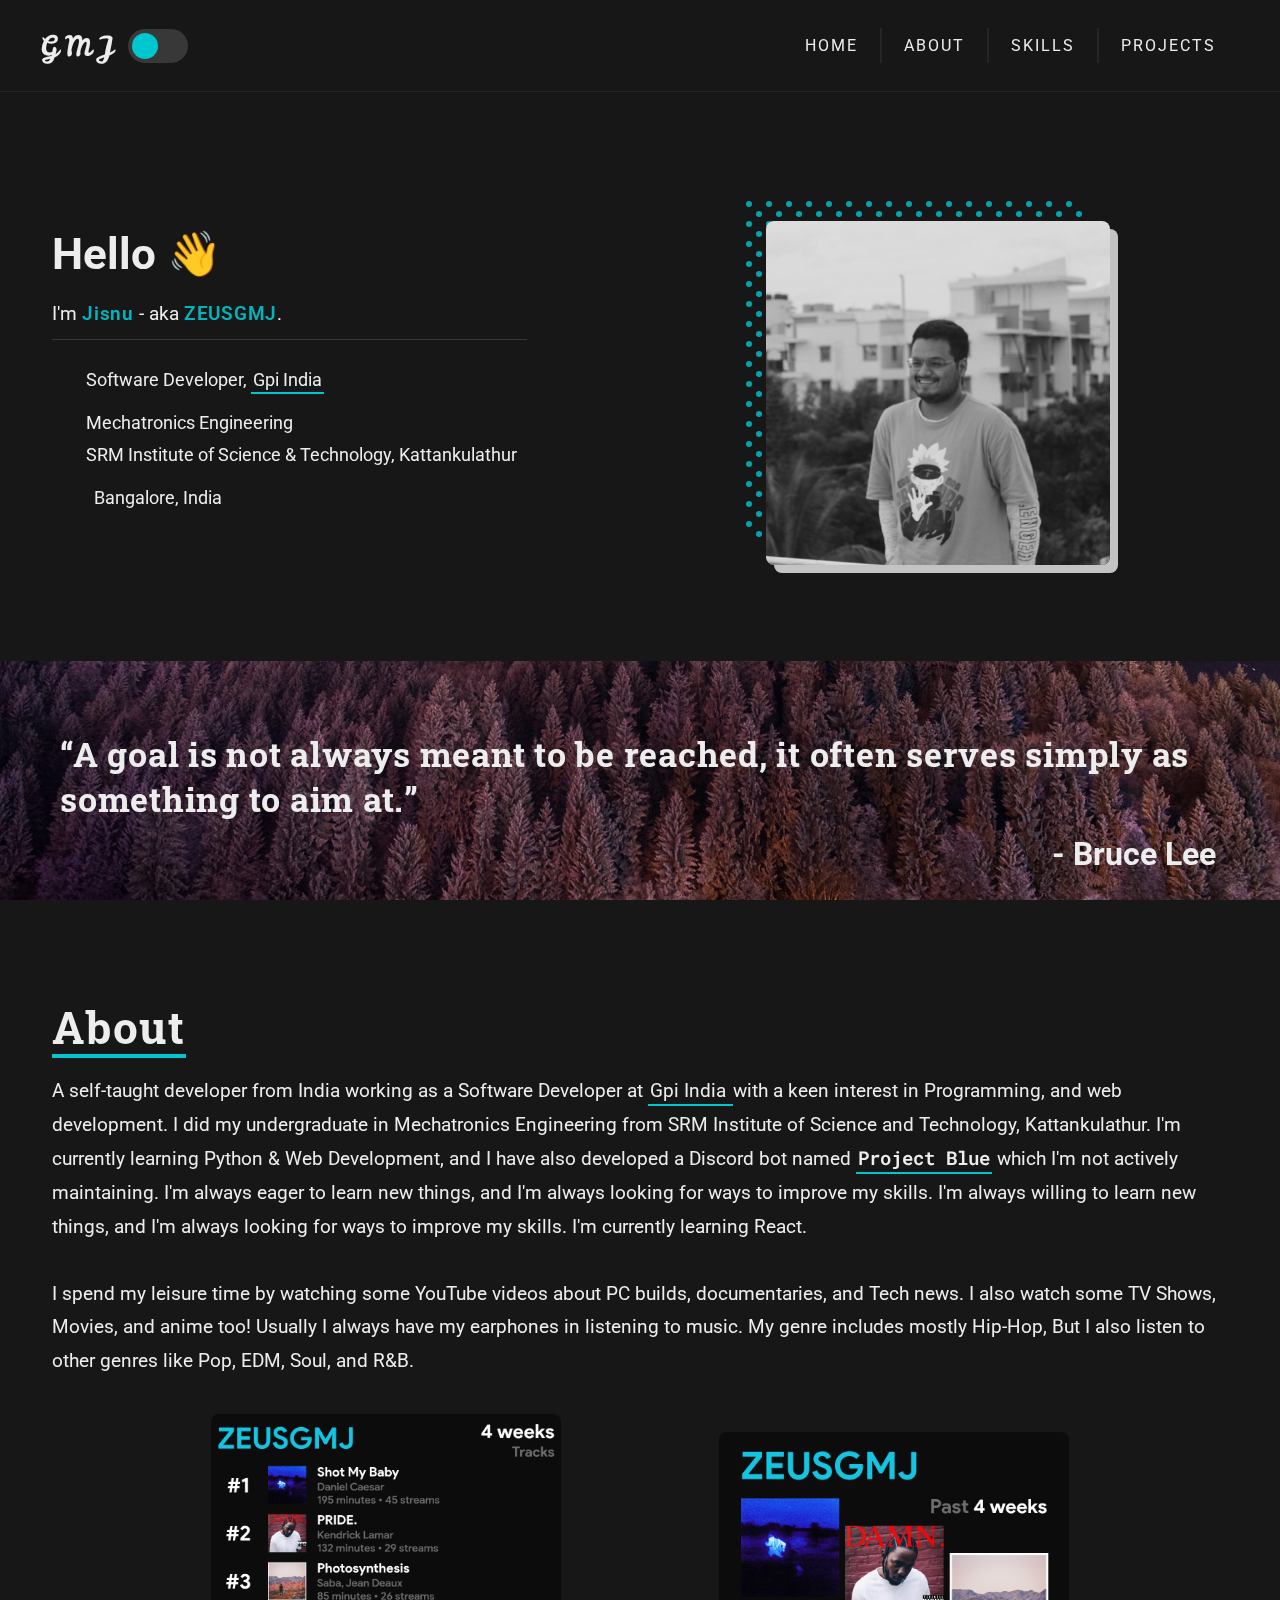
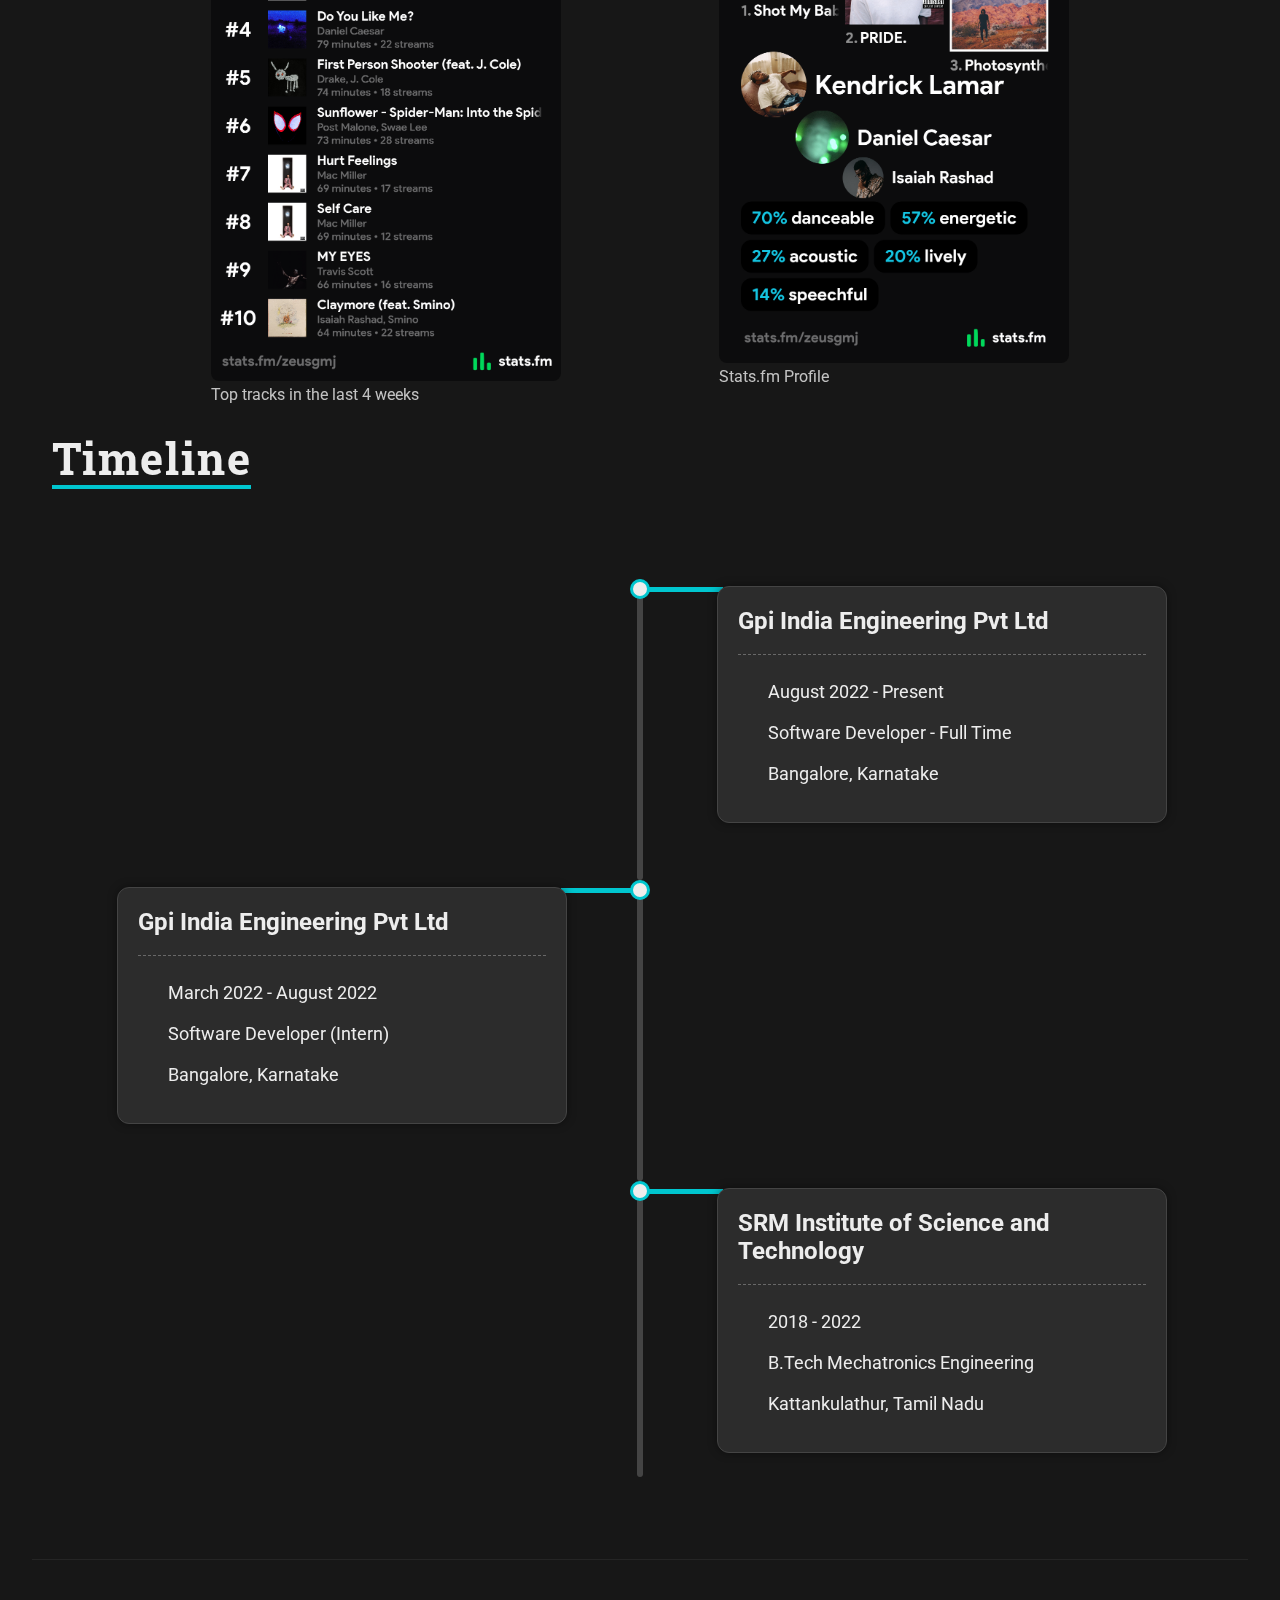
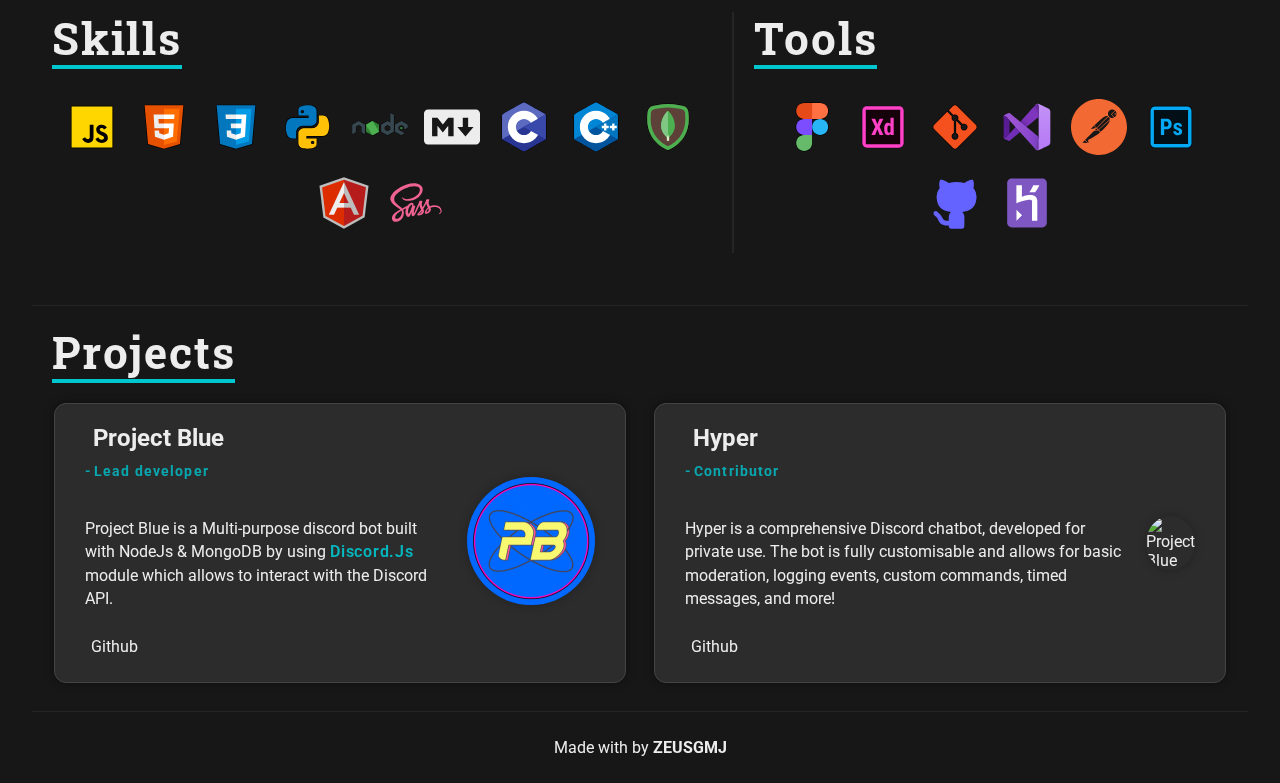
==== commit 52600c0c: "update image extension." ====
--- a/index.html
+++ b/index.html
@@ -142,7 +142,7 @@
 			</div>
 
 			<div class="cover-img">
-				<img src="assets/imgs/Cover.JPG" alt="G M Jisnu" class="cover" />
+				<img src="assets/imgs/Cover.jpg" alt="G M Jisnu" class="cover" />
 			</div>
 		</div>
 	</section>
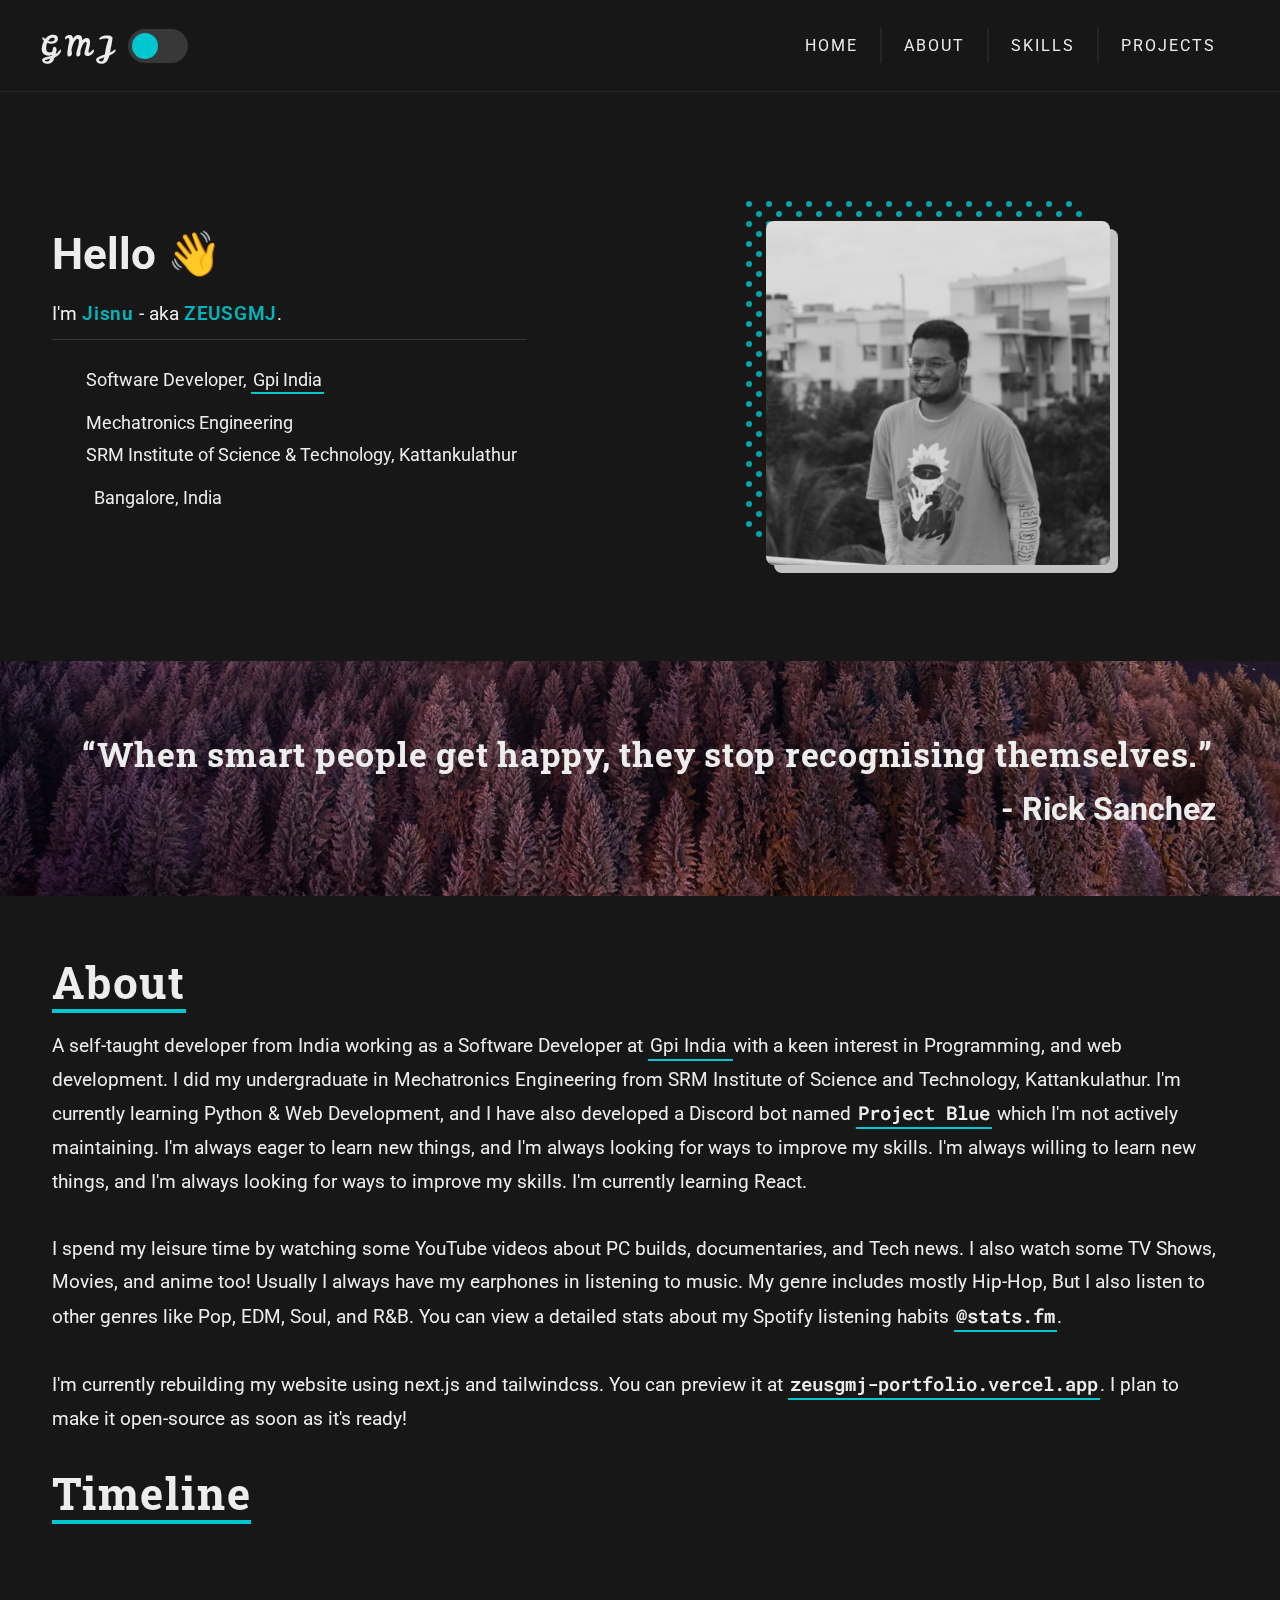
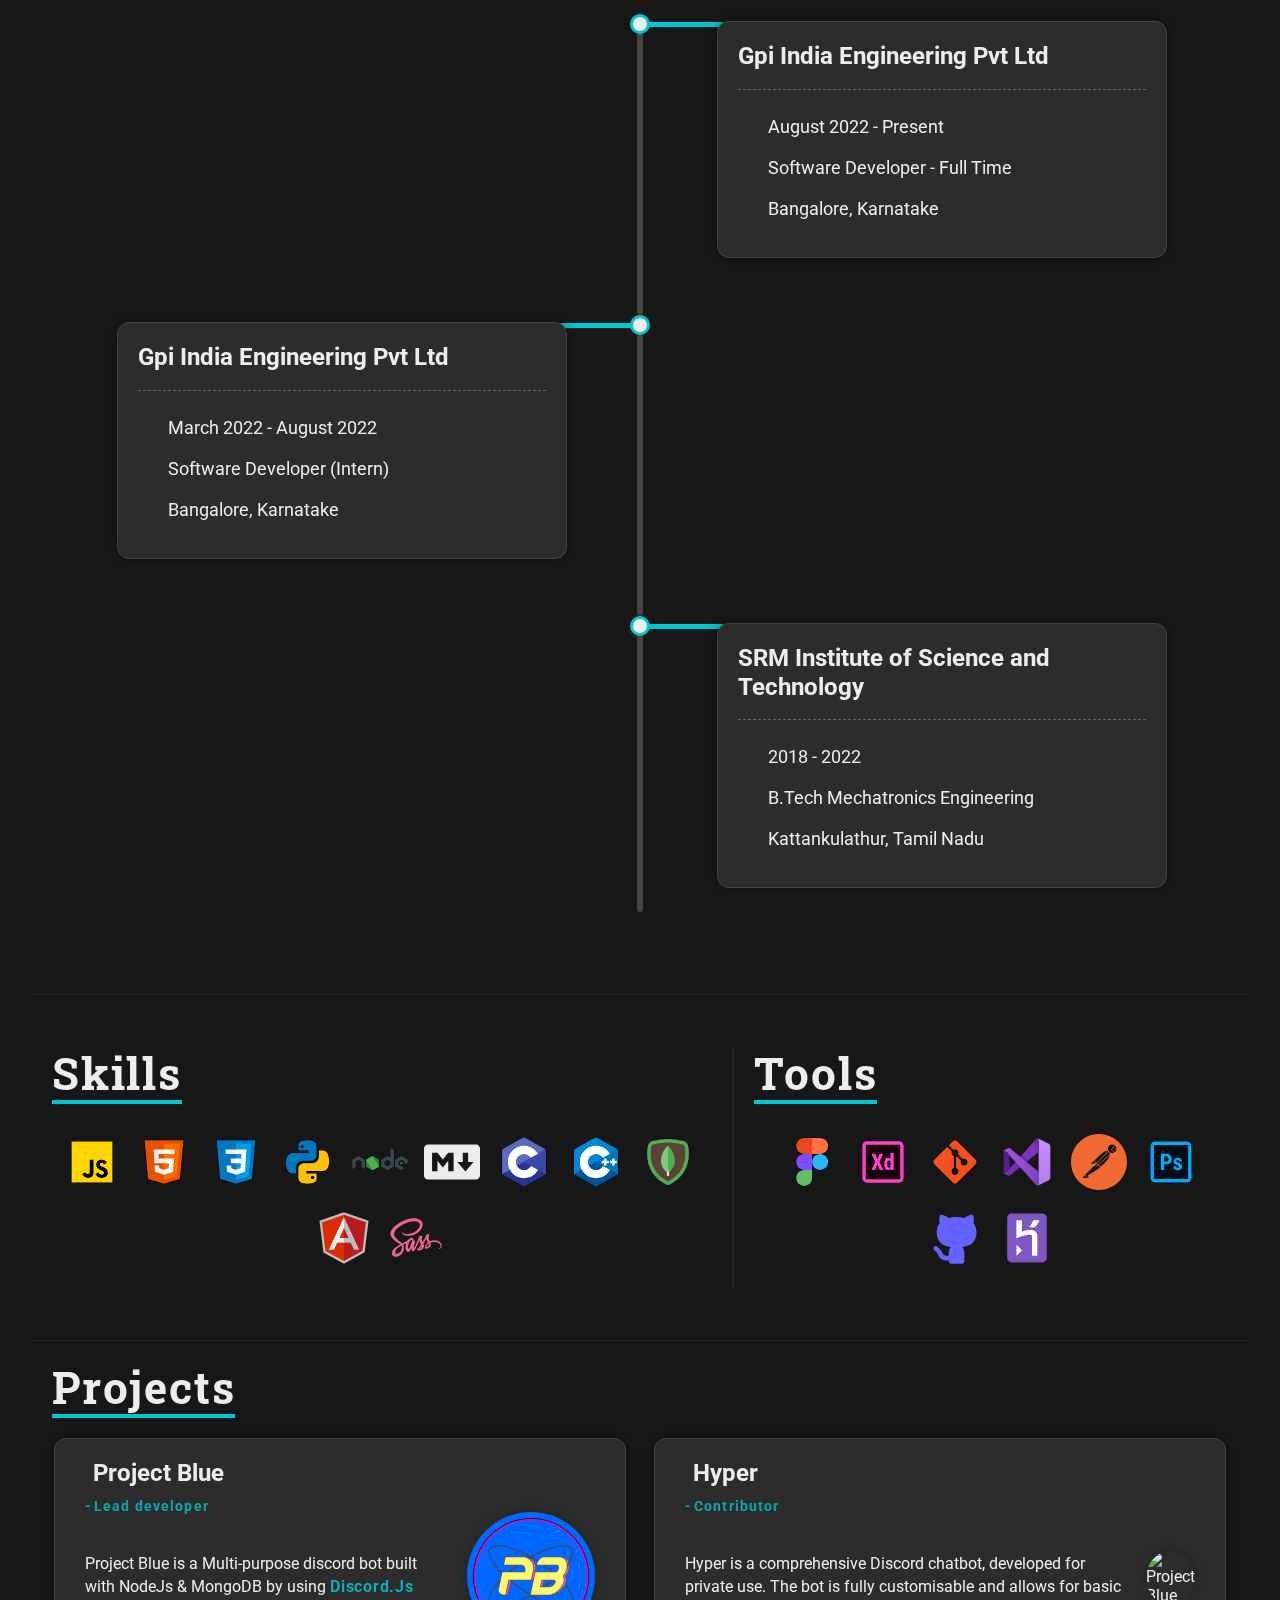
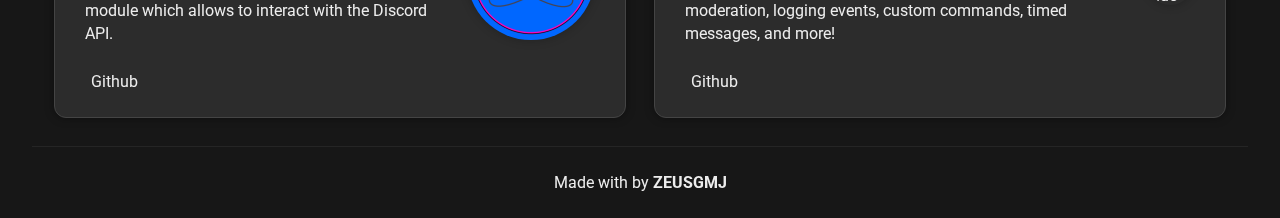
==== commit 2b9f018c: "Update music and portfolio information" ====
--- a/index.html
+++ b/index.html
@@ -173,26 +173,10 @@
 
 				I spend my leisure time by watching some YouTube videos about PC builds, documentaries, and Tech news. I
 				also watch some TV Shows, Movies, and anime too! Usually I always have my earphones in listening to
-				music. My genre includes mostly Hip-Hop, But I also listen to other genres like Pop, EDM, Soul, and R&B.
+				music. My genre includes mostly Hip-Hop, But I also listen to other genres like Pop, EDM, Soul, and R&B. You can view a detailed stats about my Spotify listening habits <a href="https://stats.fm/zeusgmj" target="_blank" rel="noopener" class="link-text">@stats.fm</a>.<br /><br />
+
+				I'm currently rebuilding my website using next.js and tailwindcss. You can preview it at <a href="https://zeusgmj-portfolio.vercel.app/" target="_blank" rel="noopener" class="link-text">zeusgmj-portfolio.vercel.app</a>. I plan to make it open-source as soon as it's ready!
 			</p>
-
-			<div class="flex statsfm">
-				<a href="https://stats.fm/zeusgmj" rel="noopener" target="_blank">
-					<figure>
-						<img class="statsfm-image_tracks" src="/assets/imgs/statsfm/statsfm-tracks.png"
-							alt="ZEUSGMJ's Spotify stats. Powered by Stats.fm" loading="lazy" />
-						<figcaption class="figure-caption">Top tracks in the last 4 weeks</figcaption>
-					</figure>
-				</a>
-
-				<a href="https://stats.fm/zeusgmj" rel="noopener" target="_blank">
-					<figure>
-						<img class="statsfm-image_profile" src="/assets/imgs/statsfm/statsfm-profile.png"
-							alt="ZEUSGMJ's Spotify stats. Powered by Stats.fm" loading="lazy" />
-						<figcaption class="figure-caption">Stats.fm Profile</figcaption>
-					</figure>
-				</a>
-			</div>
 
 			<div class="timeline">
 				<h2 class="title">Timeline</h2>
--- a/style.css
+++ b/style.css
@@ -585,32 +585,6 @@
 
 .about .info {
 	padding-bottom: 1.25rem;
-}
-
-/* Stats Fm */
-.statsfm {
-	justify-content: space-evenly;
-	padding: 1rem 0;
-}
-
-.statsfm figure img.statsfm-image_tracks,
-.statsfm figure img.statsfm-image_profile {
-	width: 100%;
-	height: 100%;
-	border-radius: 8px;
-}
-
-.statsfm figure {
-	max-width: 350px;
-	transition: all .5s cubic-bezier(0.68, -0.55, 0.27, 1.55);
-}
-
-.statsfm figure:hover {
-	transform: scale(1.05);
-}
-
-.statsfm figure figcaption {
-	color: rgba(var(--clr-off-white-rgb), 0.8);
 }
 
 /* Timeline */
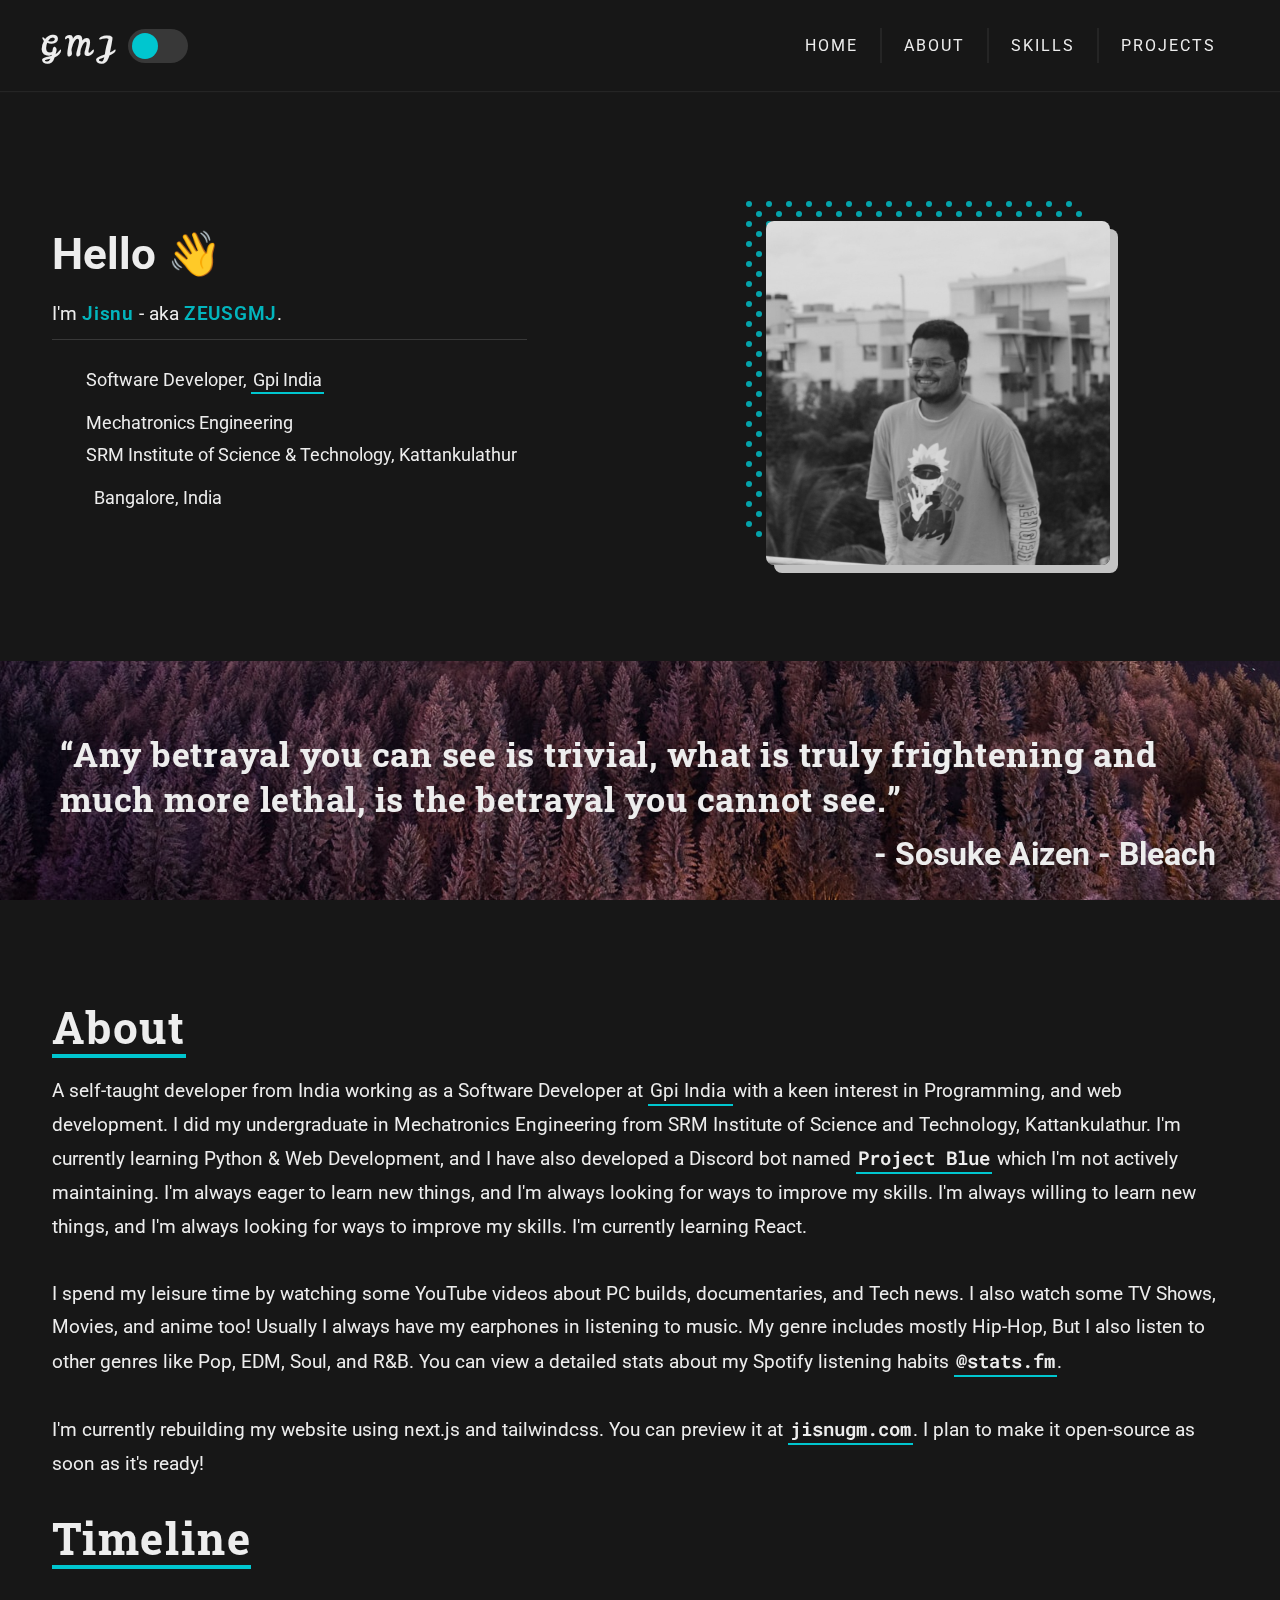
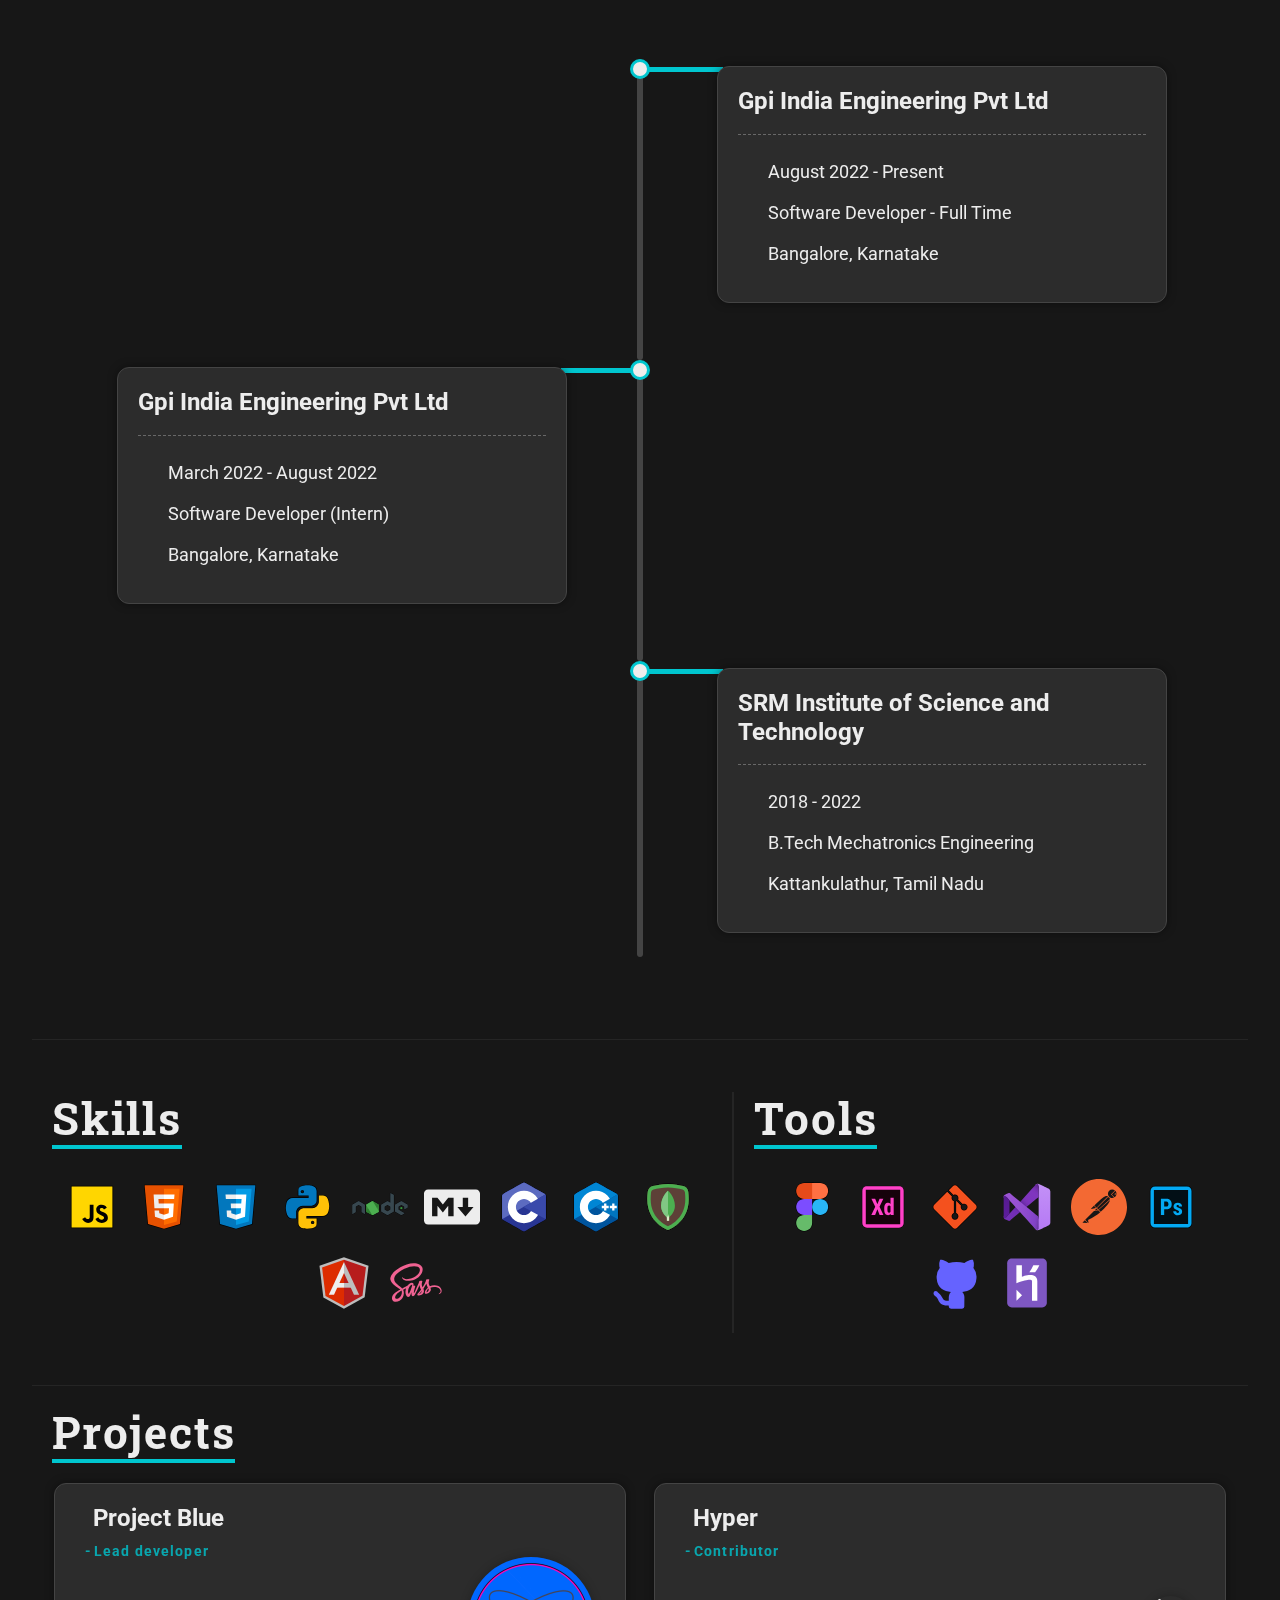
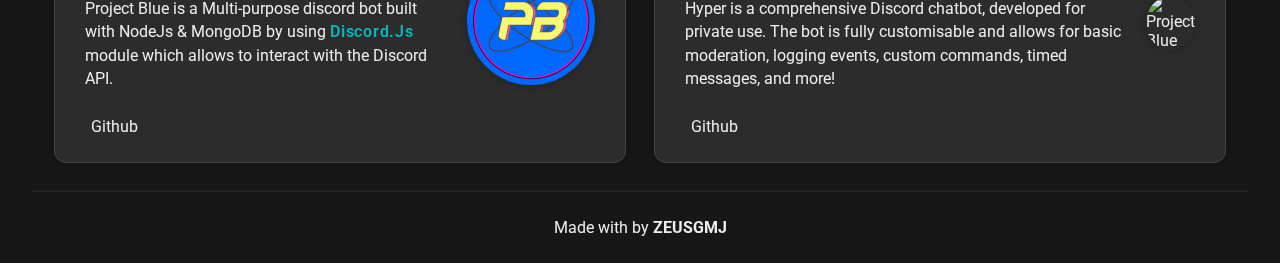
==== commit d005efa0: "Update url" ====
--- a/index.html
+++ b/index.html
@@ -175,7 +175,7 @@
 				also watch some TV Shows, Movies, and anime too! Usually I always have my earphones in listening to
 				music. My genre includes mostly Hip-Hop, But I also listen to other genres like Pop, EDM, Soul, and R&B. You can view a detailed stats about my Spotify listening habits <a href="https://stats.fm/zeusgmj" target="_blank" rel="noopener" class="link-text">@stats.fm</a>.<br /><br />
 
-				I'm currently rebuilding my website using next.js and tailwindcss. You can preview it at <a href="https://zeusgmj-portfolio.vercel.app/" target="_blank" rel="noopener" class="link-text">zeusgmj-portfolio.vercel.app</a>. I plan to make it open-source as soon as it's ready!
+				I'm currently rebuilding my website using next.js and tailwindcss. You can preview it at <a href="https://www.jisnugm.com" target="_blank" rel="noopener" class="link-text">jisnugm.com</a>. I plan to make it open-source as soon as it's ready!
 			</p>
 
 			<div class="timeline">
@@ -474,4 +474,4 @@
 	</noscript>
 </body>
 
-</html>+</html>
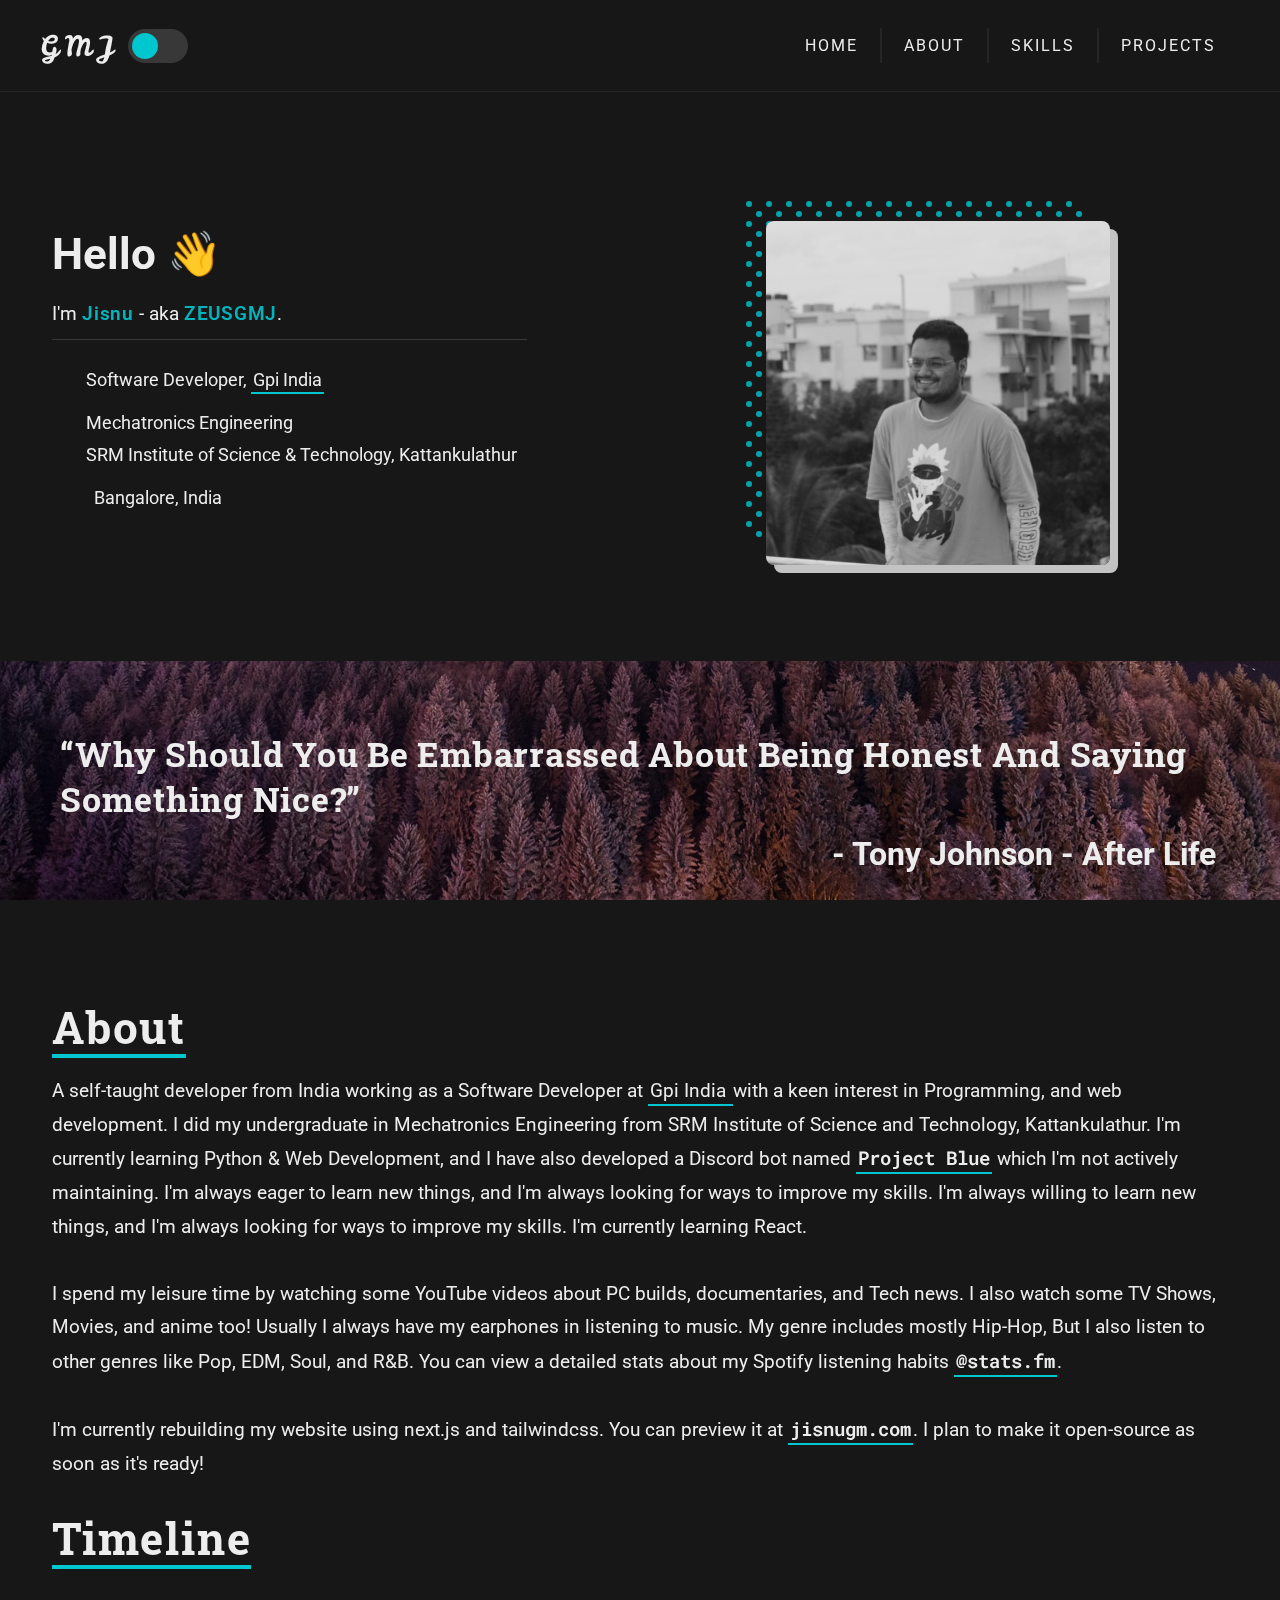
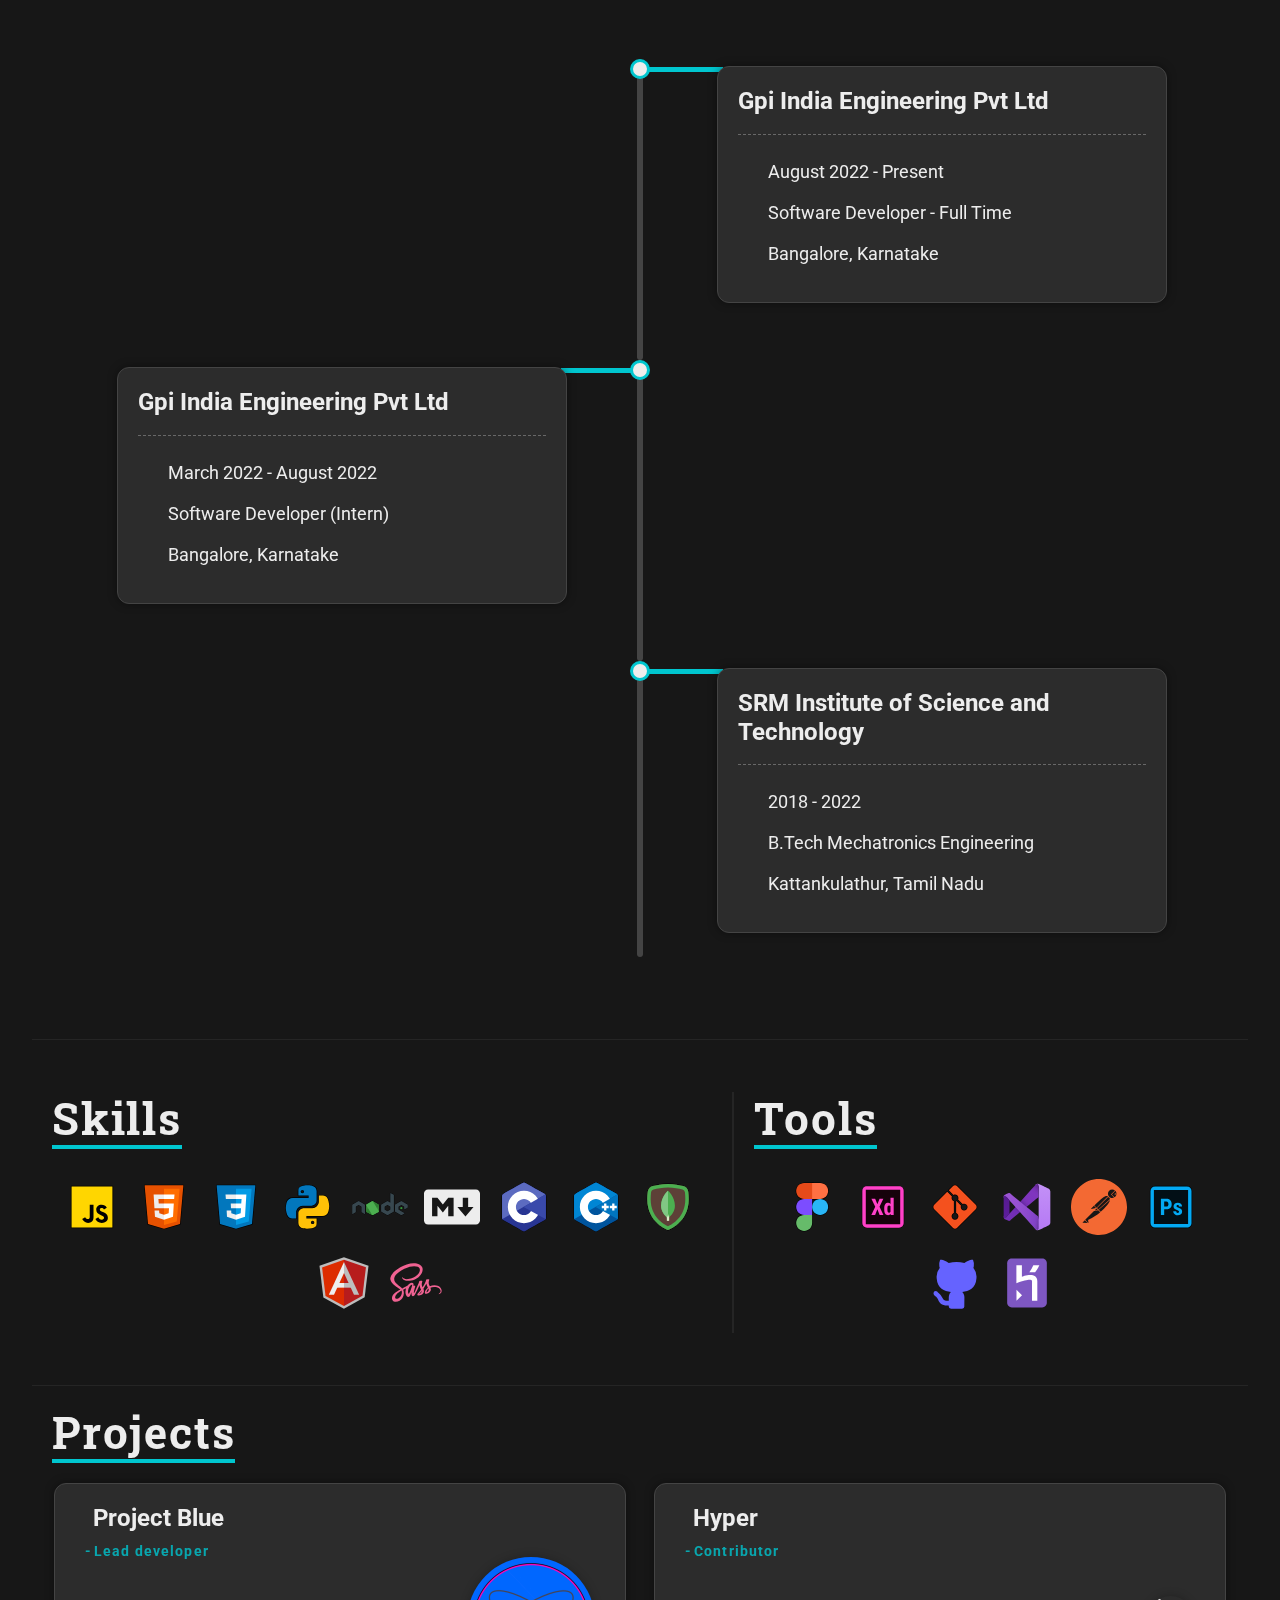
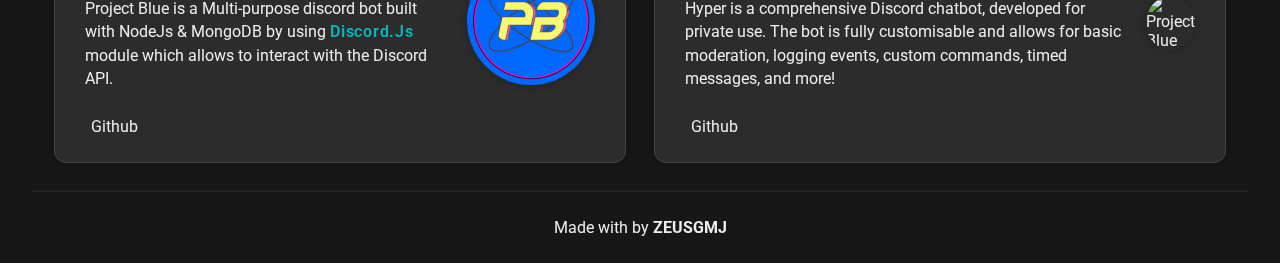
==== commit 838eff87: "Update index.html meta tags" ====
--- a/index.html
+++ b/index.html
@@ -9,12 +9,25 @@
 	<link rel="manifest" href="favicon/site.webmanifest" />
 	<meta http-equiv="X-UA-Compatible" content="IE=edge" />
 	<meta name="viewport" content="width=device-width, initial-scale=1.0" />
-	<title>Jisnu GM</title>
-	<meta name="description" content="Personal Website of G M Jisnu" />
-	<meta name="keywords" content="gm jisnu, zeusgmj, jisnu gm" />
-	<meta property="og:title" content="Jisnu GM" />
-	<meta property="og:description" content="Personal Website of G M Jisnu" />
+	<title>Jisnu GM - Website (Old)</title>
+	<meta name="title" content="Jisnu GM - Website (Old)" />
+	<meta name="description" content="Hello! This is my old personal site made from scratch with HTML, CSS and a little bit of JavaScript." />
+	<meta name="keywords" content="gm jisnu, jisnu gm, jisnu, portfolio" />
+	<!-- Open Graph / Facebook -->
+	<meta property="og:type" content="website" />
+	<meta property="og:url" content="https://v1.jisnugm.com/" />
+	<meta property="og:title" content="Jisnu GM - Website (Old)" />
+	<meta property="og:description" content="Hello! This is my old personal site made from scratch with HTML, CSS and a little bit of JavaScript." />
+	<!-- Twitter -->
+	<meta property="twitter:card" content="summary_large_image" />
+	<meta property="twitter:url" content="https://v1.jisnugm.com/" />
+	<meta property="twitter:title" content="Jisnu GM - Website (Old)" />
+	<meta property="twitter:description" content="Hello! This is my old personal site made from scratch with HTML, CSS and a little bit of JavaScript." />
+
+	<meta name="author" content="Jisnu GM">
+	<meta name="robots" content="index, follow">
 	<meta name="theme-color" content="#068488" />
+	<link rel="canonical" href="https://v1.jisnugm.com/index.html" />
 	<link rel="stylesheet" href="utilities.css" />
 	<link rel="stylesheet" href="style.css" />
 	<link rel="stylesheet" href="https://cdnjs.cloudflare.com/ajax/libs/font-awesome/6.0.0-beta2/css/all.min.css"
